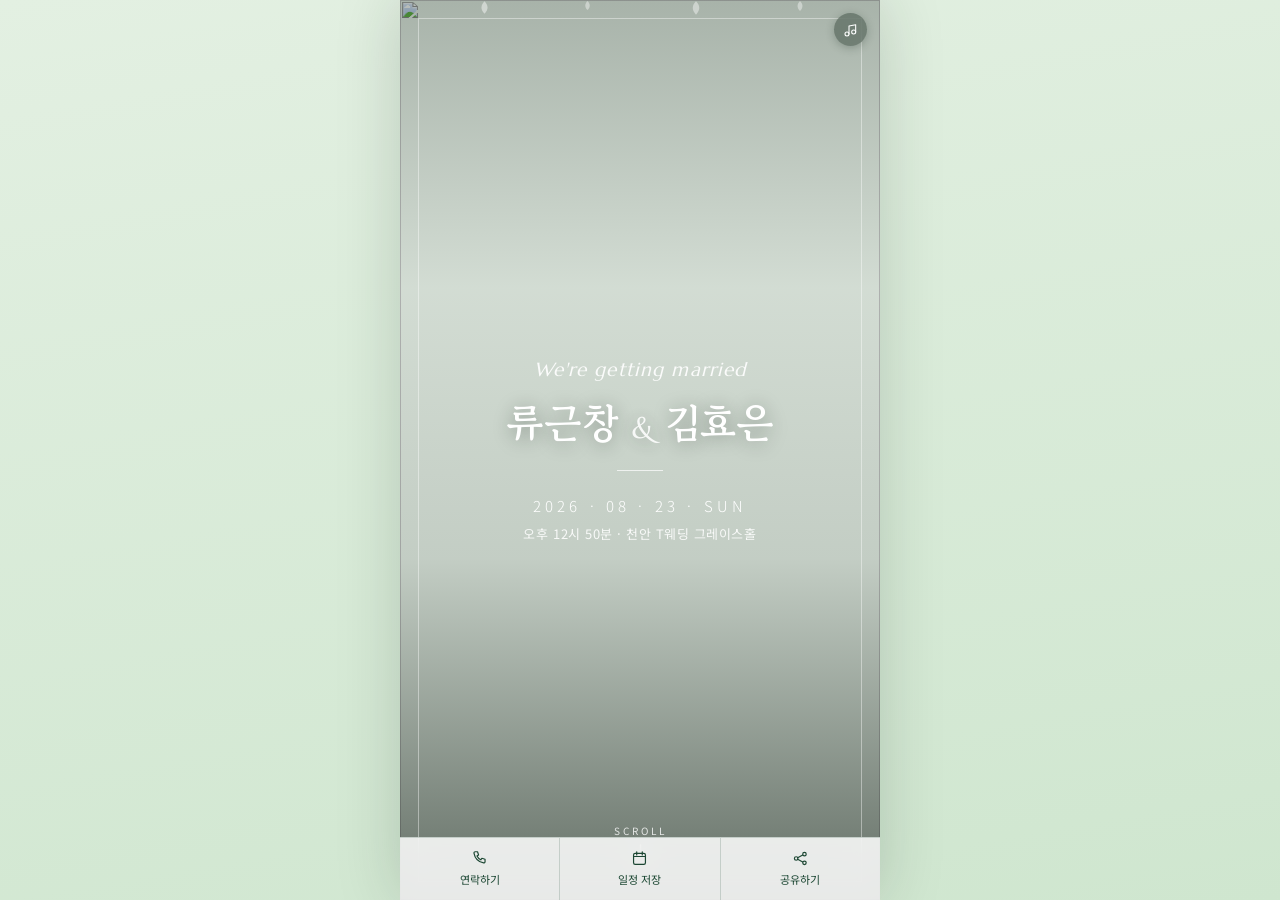
==== index.html @ 2bc33053 "청첩장_배포 디자인 구현: 류근창·김효은 모바일 청첩장 Claude Design .dc.html을 순수 HTML/CSS/JS 정적 사이트로 재구현. - 커버·인사말·소개·달력/D-" ====
<!DOCTYPE html>
<html lang="ko">
<head>
<meta charset="utf-8">
<meta name="viewport" content="width=device-width, initial-scale=1, maximum-scale=1, user-scalable=no">
<title>류근창 ♥ 김효은 결혼합니다</title>
<meta name="description" content="2026년 8월 23일 일요일 오후 12시 50분 · 천안 T웨딩 그레이스홀">
<meta property="og:type" content="website">
<meta property="og:title" content="류근창 · 김효은 결혼합니다">
<meta property="og:description" content="2026년 8월 23일, 저희 두 사람의 결혼식에 초대합니다.">
<meta property="og:image" content="https://lh3.googleusercontent.com/d/1HU-cmM_zGHq_GwoNxlMlmOtzhJCgrHWK=w1200">
<meta property="og:url" content="https://20260823.hyoeun.io">
<link rel="preconnect" href="https://fonts.googleapis.com">
<link rel="preconnect" href="https://fonts.gstatic.com" crossorigin>
<link href="https://fonts.googleapis.com/css2?family=Cormorant+Garamond:ital,wght@0,400;0,500;0,600;1,400&family=Marcellus&family=Jost:wght@300;400;500&family=Gowun+Batang:wght@400;700&family=Nanum+Pen+Script&family=Noto+Sans+KR:wght@300;400;500;700&display=swap" rel="stylesheet">
<style>
  * { box-sizing: border-box; }
  body { margin: 0; }
  ::-webkit-scrollbar { width: 0; height: 0; }
  #invscroll { scroll-snap-type: none; }
  [hidden] { display: none !important; }
  @keyframes cueBounce { 0%,100%{ transform: translateY(0); opacity:.5 } 50%{ transform: translateY(7px); opacity:1 } }
  @keyframes pulseRing { 0%{ transform: scale(.85); opacity:.55 } 70%{ transform: scale(1.5); opacity:0 } 100%{ opacity:0 } }
  @keyframes toastIn { from{ opacity:0; transform: translate(-50%, 12px) } to{ opacity:1; transform: translate(-50%,0) } }
  @keyframes lbIn { from{ opacity:0 } to{ opacity:1 } }
  @keyframes leafFall { 0%{ transform: translate(0,-34px) rotate(0); opacity:0 } 9%{ opacity:.78 } 90%{ opacity:.5 } 100%{ transform: translate(38px,880px) rotate(280deg); opacity:0 } }
  @keyframes kenburns { 0%{ transform: scale(1.05) } 100%{ transform: scale(1.15) } }
  @keyframes flrMove { 0%{ transform: translateX(-110%) } 100%{ transform: translateX(110%) } }
  @keyframes flrHold { 0%{ opacity:1 } 42%{ opacity:1 } 72%{ opacity:0 } 100%{ opacity:0 } }
  @keyframes flrFade { 0%{ opacity:0 } 16%{ opacity:1 } 84%{ opacity:1 } 100%{ opacity:0 } }
  @keyframes flrVeil { 0%{ opacity:0 } 48%{ opacity:.92 } 58%{ opacity:.92 } 100%{ opacity:0 } }
  @keyframes flrMono { 0%{ opacity:1 } 52%{ opacity:1 } 78%{ opacity:0 } 100%{ opacity:0 } }
  /* keep centered content clear of the fixed bottom bar (~48px) */
  #invscroll > section:not(:first-child):not(:last-child) { padding-bottom: 92px !important; }
  .seg { flex:1; padding:12px; border-radius:6px; cursor:pointer; font-size:13px; transition:all .2s ease; font-family:inherit; border:1px solid var(--c-line,rgba(54,68,61,.16)); background:transparent; color:var(--c-deep,#36443d); }
  .seg.on { border:1px solid var(--c-accent,#7a9277); background:var(--c-accent,#7a9277); color:#fff; }
  .mapfallback { display:none; }
  .mapfail .mapfallback { display:flex; }
  .mapfail img { display:none; }
</style>
</head>
<body>
<div id="page" style="min-height:100dvh; background:linear-gradient(170deg,#e3f0e2,#cfe6cf); display:flex; justify-content:center; align-items:stretch; font-family:'Noto Sans KR',sans-serif;">

  <div id="screen" style="position:relative; width:100%; max-width:480px; height:100dvh; overflow:hidden; background:var(--c-bg,#f4f1ea); box-shadow:0 0 60px rgba(20,40,28,.18); --c-bg:#eaf3ea; --c-paper:#ffffff; --c-cream:#e2f2e2; --c-deep:#1c4733; --c-accent:#2f9e5f; --c-soft:#c6eccf; --c-line:rgba(28,71,51,.18); --c-ink:#2c4a3a; --f-disp:'Marcellus',serif; --f-kr:'Gowun Batang',serif; --f-body:'Noto Sans KR',sans-serif; --align:center;">

    <audio id="bgm" loop preload="auto" src="https://drive.google.com/uc?export=download&id=1CvDtnBqQvxfju5xZDW-bJQG2Vm-kQZB6"></audio>
    <button id="musicBtn" aria-label="배경음악" style="position:absolute; top:13px; right:13px; z-index:45; width:33px; height:33px; border-radius:50%; border:none; background:rgba(20,40,28,.4); backdrop-filter:blur(6px); -webkit-backdrop-filter:blur(6px); display:flex; align-items:center; justify-content:center; cursor:pointer; color:#fff; box-shadow:0 2px 8px rgba(20,40,28,.25);"></button>

    <div id="invscroll" style="height:100%; overflow-y:auto; -webkit-overflow-scrolling:touch; font-family:var(--f-body,'Noto Sans KR',sans-serif); color:var(--c-ink,#4a554d);">

      <!-- ===== COVER ===== -->
      <section style="position:relative; min-height:100%; display:flex; flex-direction:column; justify-content:center; align-items:center; text-align:center; overflow:hidden;">
        <img src="https://lh3.googleusercontent.com/d/1HU-cmM_zGHq_GwoNxlMlmOtzhJCgrHWK=w1600" alt="" style="position:absolute; inset:0; width:100%; height:100%; object-fit:cover; animation:kenburns 22s ease-in-out infinite alternate; transform-origin:center;">
        <div style="position:absolute; inset:0; background:linear-gradient(180deg, rgba(40,55,45,.34) 0%, rgba(40,55,45,.12) 32%, rgba(40,55,45,.20) 62%, rgba(30,42,33,.66) 100%); pointer-events:none;"></div>
        <div style="position:absolute; inset:0; z-index:2; overflow:hidden; pointer-events:none;">
          <svg width="15" height="15" viewBox="0 0 24 24" fill="rgba(255,255,255,.45)" style="position:absolute; top:0; left:16%; animation:leafFall 10s linear infinite 1.5s;"><path d="M12 2C6 8 5 15 12 22 19 15 18 8 12 2Z"></path></svg>
          <svg width="11" height="11" viewBox="0 0 24 24" fill="rgba(255,255,255,.4)" style="position:absolute; top:0; left:38%; animation:leafFall 13s linear infinite 4s;"><path d="M12 2C6 8 5 15 12 22 19 15 18 8 12 2Z"></path></svg>
          <svg width="16" height="16" viewBox="0 0 24 24" fill="rgba(255,255,255,.42)" style="position:absolute; top:0; left:60%; animation:leafFall 11.5s linear infinite .5s;"><path d="M12 2C6 8 5 15 12 22 19 15 18 8 12 2Z"></path></svg>
          <svg width="12" height="12" viewBox="0 0 24 24" fill="rgba(255,255,255,.4)" style="position:absolute; top:0; left:82%; animation:leafFall 12s linear infinite 2.8s;"><path d="M12 2C6 8 5 15 12 22 19 15 18 8 12 2Z"></path></svg>
        </div>
        <div style="position:absolute; inset:18px; border:1px solid rgba(255,255,255,.4); pointer-events:none;"></div>
        <div style="position:relative; z-index:3; pointer-events:none; padding:0 30px;">
          <div style="font-family:var(--f-disp,'Cormorant Garamond',serif); font-style:italic; font-size:19px; letter-spacing:.06em; color:#fff; opacity:.92; margin-bottom:18px;">We're getting married</div>
          <div style="font-family:var(--f-kr,'Gowun Batang',serif); font-size:40px; line-height:1.18; color:#fff; font-weight:700; text-shadow:0 2px 18px rgba(20,30,22,.4);">류근창<span style="font-family:var(--f-disp,'Cormorant Garamond',serif); font-size:30px; vertical-align:middle; margin:0 12px; opacity:.85; font-weight:400;">&amp;</span>김효은</div>
          <div style="width:46px; height:1px; background:rgba(255,255,255,.7); margin:24px auto;"></div>
          <div style="color:#fff; font-size:15px; letter-spacing:.28em; font-weight:300;">2026 · 08 · 23 · SUN</div>
          <div style="color:rgba(255,255,255,.88); font-size:13px; margin-top:8px; letter-spacing:.04em;">오후 12시 50분 · 천안 T웨딩 그레이스홀</div>
        </div>
        <div style="position:absolute; bottom:34px; left:50%; transform:translateX(-50%); z-index:3; display:flex; flex-direction:column; align-items:center; gap:6px; pointer-events:none;">
          <span style="font-size:10px; letter-spacing:.3em; color:rgba(255,255,255,.8);">SCROLL</span>
          <svg width="16" height="22" viewBox="0 0 16 22" style="animation:cueBounce 1.8s ease-in-out infinite;"><path d="M8 1v18M2 13l6 6 6-6" stroke="#fff" stroke-width="1.4" fill="none" stroke-linecap="round" stroke-linejoin="round"></path></svg>
        </div>
      </section>

      <!-- ===== 인사말 ===== -->
      <section style="min-height:100%; display:flex; flex-direction:column; justify-content:center; background:#f6f3ec; padding:62px 32px; position:relative; overflow:hidden;">
        <div data-reveal style="text-align:var(--align,center); margin-bottom:30px;">
          <div style="font-family:var(--f-disp,'Cormorant Garamond',serif); font-size:13px; letter-spacing:.34em; text-transform:uppercase; color:var(--c-accent,#7a9277); margin-bottom:12px;">Invitation</div>
          <h2 style="font-family:var(--f-kr,'Gowun Batang',serif); font-weight:500; font-size:24px; color:var(--c-deep,#36443d); margin:0;">초대합니다</h2>
          <div style="display:flex; align-items:center; justify-content:center; gap:9px; margin-top:16px;"><span style="width:20px; height:1px; background:var(--c-accent,#2f9e5f); opacity:.5;"></span><svg width="17" height="17" viewBox="0 0 24 24" fill="none" stroke="var(--c-accent,#2f9e5f)" stroke-width="1.4" stroke-linecap="round" stroke-linejoin="round"><path d="M12 21C6.5 17 4.5 10.5 12 3c7.5 7.5 5.5 14 0 18Z"></path><path d="M12 6.5V19"></path><path d="M12 12l2.6-2.6M12 14.6l-2.4-2.4"></path></svg><span style="width:20px; height:1px; background:var(--c-accent,#2f9e5f); opacity:.5;"></span></div>
        </div>
        <p data-reveal style="font-family:var(--f-kr,'Gowun Batang',serif); text-align:center; font-size:17px; line-height:2.15; color:var(--c-ink,#4a554d); margin:0 0 40px; letter-spacing:.01em; text-wrap:pretty;">
          여름의 푸른 빛이<br>가장 짙어질 무렵,<br><br>오랜 시간 서로의 계절을<br>함께 걸어온 두 사람이<br>이제 같은 곳을 바라보며<br>새로운 길을 시작합니다.<br><br>귀한 걸음으로 축복해 주시면<br>더없는 기쁨으로 간직하겠습니다.
        </p>
        <div data-reveal style="display:flex; flex-direction:column; align-items:center; gap:14px;">
          <div style="display:flex; align-items:center; gap:10px; font-family:var(--f-kr,'Gowun Batang',serif); font-size:15px; color:var(--c-deep,#36443d);">
            <span style="color:var(--c-accent,#7a9277); font-size:13px;">류청림 · 송소영</span>의 <strong style="font-weight:500;">아들</strong> 근창
          </div>
          <div style="display:flex; align-items:center; gap:10px; font-family:var(--f-kr,'Gowun Batang',serif); font-size:15px; color:var(--c-deep,#36443d);">
            <span style="color:var(--c-accent,#7a9277); font-size:13px;">김승수 · 변수아</span>의 <strong style="font-weight:500;">딸</strong> 효은
          </div>
          <div style="display:flex; gap:10px; margin-top:10px;">
            <a href="tel:01075284143" style="display:flex; align-items:center; gap:6px; padding:9px 16px; border:1px solid var(--c-line,rgba(54,68,61,.16)); border-radius:999px; font-size:12px; color:var(--c-deep,#36443d); text-decoration:none;"><svg width="13" height="13" viewBox="0 0 24 24" fill="none" stroke="currentColor" stroke-width="1.6" stroke-linecap="round" stroke-linejoin="round" style="flex-shrink:0;"><path d="M6.5 3.5h3l1.3 4-2 1.4a11 11 0 0 0 4.8 4.8l1.4-2 4 1.3v3a1.6 1.6 0 0 1-1.7 1.6A15.4 15.4 0 0 1 5 5.2 1.6 1.6 0 0 1 6.5 3.5Z"></path></svg>신랑측에 연락</a>
            <a href="tel:01075287504" style="display:flex; align-items:center; gap:6px; padding:9px 16px; border:1px solid var(--c-line,rgba(54,68,61,.16)); border-radius:999px; font-size:12px; color:var(--c-deep,#36443d); text-decoration:none;"><svg width="13" height="13" viewBox="0 0 24 24" fill="none" stroke="currentColor" stroke-width="1.6" stroke-linecap="round" stroke-linejoin="round" style="flex-shrink:0;"><path d="M6.5 3.5h3l1.3 4-2 1.4a11 11 0 0 0 4.8 4.8l1.4-2 4 1.3v3a1.6 1.6 0 0 1-1.7 1.6A15.4 15.4 0 0 1 5 5.2 1.6 1.6 0 0 1 6.5 3.5Z"></path></svg>신부측에 연락</a>
          </div>
        </div>
      </section>

      <!-- ===== 신랑·신부 소개 ===== -->
      <section style="min-height:100%; display:flex; flex-direction:column; justify-content:center; background:#f6f3ec; padding:62px 28px;">
        <div data-reveal style="text-align:var(--align,center); margin-bottom:34px;">
          <div style="font-family:var(--f-disp,'Cormorant Garamond',serif); font-size:13px; letter-spacing:.34em; text-transform:uppercase; color:var(--c-accent,#7a9277); margin-bottom:12px;">The Couple</div>
          <h2 style="font-family:var(--f-kr,'Gowun Batang',serif); font-weight:500; font-size:24px; color:var(--c-deep,#36443d); margin:0;">신랑 &amp; 신부</h2>
          <div style="display:flex; align-items:center; justify-content:center; gap:9px; margin-top:16px;"><span style="width:20px; height:1px; background:var(--c-accent,#2f9e5f); opacity:.5;"></span><svg width="17" height="17" viewBox="0 0 24 24" fill="none" stroke="var(--c-accent,#2f9e5f)" stroke-width="1.4" stroke-linecap="round" stroke-linejoin="round"><path d="M12 21C6.5 17 4.5 10.5 12 3c7.5 7.5 5.5 14 0 18Z"></path><path d="M12 6.5V19"></path><path d="M12 12l2.6-2.6M12 14.6l-2.4-2.4"></path></svg><span style="width:20px; height:1px; background:var(--c-accent,#2f9e5f); opacity:.5;"></span></div>
        </div>
        <div data-reveal style="border-radius:9px; overflow:hidden; box-shadow:0 10px 30px -18px rgba(40,55,45,.5); margin-bottom:22px;">
          <img src="https://lh3.googleusercontent.com/d/1rzuOg5e8L5MOCc_r9_g5XE16R3dM5-Sp=w1200" alt="신랑 신부" style="display:block; width:100%; aspect-ratio:4/3; object-fit:cover;">
        </div>
        <div data-reveal style="background:var(--c-paper,#fff); border-radius:9px; padding:24px 8px; display:flex; align-items:stretch; box-shadow:0 8px 24px -16px rgba(40,55,45,.4);">
          <div style="flex:1; text-align:center; padding:0 5px;">
            <div style="font-family:var(--f-disp,'Cormorant Garamond',serif); font-size:13px; letter-spacing:.2em; color:var(--c-accent,#7a9277);">GROOM</div>
            <div style="font-family:var(--f-kr,'Gowun Batang',serif); font-size:20px; color:var(--c-deep,#36443d); margin:6px 0 10px;">류근창</div>
            <p style="font-size:12px; line-height:1.95; letter-spacing:-.01em; color:var(--c-ink,#4a554d); margin:0;">오랜 시간 변함없이<br>늘 한결같은 사람<br>효은이의 사랑하는 반쪽</p>
          </div>
          <div style="width:1px; background:var(--c-line,rgba(54,68,61,.18)); flex-shrink:0;"></div>
          <div style="flex:1; text-align:center; padding:0 5px;">
            <div style="font-family:var(--f-disp,'Cormorant Garamond',serif); font-size:13px; letter-spacing:.2em; color:var(--c-accent,#7a9277);">BRIDE</div>
            <div style="font-family:var(--f-kr,'Gowun Batang',serif); font-size:20px; color:var(--c-deep,#36443d); margin:6px 0 10px;">김효은</div>
            <p style="font-size:12px; line-height:1.95; letter-spacing:-.01em; color:var(--c-ink,#4a554d); margin:0;">끊임없이 도전하는<br>늘 열정적인 사람<br>근창이의 평생 동반자</p>
          </div>
        </div>
      </section>

      <!-- ===== 캘린더 / D-day ===== -->
      <section style="min-height:100%; display:flex; flex-direction:column; justify-content:center; background:#f6f3ec; padding:62px 30px;">
        <div data-reveal style="text-align:var(--align,center); margin-bottom:26px;">
          <div style="font-family:var(--f-disp,'Cormorant Garamond',serif); font-size:13px; letter-spacing:.34em; text-transform:uppercase; color:var(--c-accent,#7a9277); margin-bottom:12px;">The Date</div>
          <h2 style="font-family:var(--f-kr,'Gowun Batang',serif); font-weight:500; font-size:24px; color:var(--c-deep,#36443d); margin:0;">예식 날짜</h2><div style="display:flex; align-items:center; justify-content:center; gap:9px; margin-top:14px;"><span style="width:20px; height:1px; background:var(--c-accent,#2f9e5f); opacity:.5;"></span><svg width="17" height="17" viewBox="0 0 24 24" fill="none" stroke="var(--c-accent,#2f9e5f)" stroke-width="1.4" stroke-linecap="round" stroke-linejoin="round"><path d="M12 21C6.5 17 4.5 10.5 12 3c7.5 7.5 5.5 14 0 18Z"></path><path d="M12 6.5V19"></path><path d="M12 12l2.6-2.6M12 14.6l-2.4-2.4"></path></svg><span style="width:20px; height:1px; background:var(--c-accent,#2f9e5f); opacity:.5;"></span></div>
        </div>
        <div data-reveal style="background:var(--c-paper,#fff); border-radius:9px; padding:24px 20px; box-shadow:0 8px 24px -16px rgba(40,55,45,.4);">
          <div style="text-align:center; font-family:var(--f-disp,'Cormorant Garamond',serif); font-size:17px; letter-spacing:.2em; color:var(--c-deep,#36443d); margin-bottom:18px;">AUGUST 2026</div>
          <div style="display:grid; grid-template-columns:repeat(7,1fr); gap:2px; text-align:center; font-size:12px;">
            <div style="color:#c98b7a; padding:6px 0;">일</div><div style="color:var(--c-ink,#4a554d); padding:6px 0;">월</div><div style="color:var(--c-ink,#4a554d); padding:6px 0;">화</div><div style="color:var(--c-ink,#4a554d); padding:6px 0;">수</div><div style="color:var(--c-ink,#4a554d); padding:6px 0;">목</div><div style="color:var(--c-ink,#4a554d); padding:6px 0;">금</div><div style="color:var(--c-accent,#7a9277); padding:6px 0;">토</div>
            <div></div><div></div><div></div><div></div><div></div><div></div><div style="padding:8px 0; color:var(--c-deep,#36443d);">1</div>
            <div style="padding:8px 0; color:#c98b7a;">2</div><div style="padding:8px 0;">3</div><div style="padding:8px 0;">4</div><div style="padding:8px 0;">5</div><div style="padding:8px 0;">6</div><div style="padding:8px 0;">7</div><div style="padding:8px 0; color:var(--c-deep,#36443d);">8</div>
            <div style="padding:8px 0; color:#c98b7a;">9</div><div style="padding:8px 0;">10</div><div style="padding:8px 0;">11</div><div style="padding:8px 0;">12</div><div style="padding:8px 0;">13</div><div style="padding:8px 0;">14</div><div style="padding:8px 0; color:var(--c-deep,#36443d);">15</div>
            <div style="padding:8px 0; color:#c98b7a;">16</div><div style="padding:8px 0;">17</div><div style="padding:8px 0;">18</div><div style="padding:8px 0;">19</div><div style="padding:8px 0;">20</div><div style="padding:8px 0;">21</div><div style="padding:8px 0; color:var(--c-deep,#36443d);">22</div>
            <div style="padding:2px 0;"><div style="position:relative; width:38px; height:38px; margin:0 auto; display:flex; align-items:center; justify-content:center;"><svg viewBox="0 0 24 24" style="position:absolute; inset:0; width:100%; height:100%; filter:drop-shadow(0 2px 4px rgba(214,40,40,.45));"><path d="M12 21C6.5 17 3 13 3 8.8 3 6 5 4 7.5 4c1.7 0 3.2 1 4.5 2.6C13.3 5 14.8 4 16.5 4 19 4 21 6 21 8.8c0 4.2-3.5 8.2-9 12.2Z" fill="#e23b4e"></path></svg><span style="position:absolute; inset:-4px;"><svg viewBox="0 0 24 24" style="width:100%; height:100%; animation:pulseRing 2.4s ease-out infinite; transform-origin:center;"><path d="M12 21C6.5 17 3 13 3 8.8 3 6 5 4 7.5 4c1.7 0 3.2 1 4.5 2.6C13.3 5 14.8 4 16.5 4 19 4 21 6 21 8.8c0 4.2-3.5 8.2-9 12.2Z" fill="none" stroke="#e23b4e" stroke-width="1.1"></path></svg></span><span style="position:relative; z-index:1; color:#fff; font-size:11px; font-weight:600; margin-top:1px;">23</span></div></div><div style="padding:8px 0;">24</div><div style="padding:8px 0;">25</div><div style="padding:8px 0;">26</div><div style="padding:8px 0;">27</div><div style="padding:8px 0;">28</div><div style="padding:8px 0; color:var(--c-deep,#36443d);">29</div>
            <div style="padding:8px 0; color:#c98b7a;">30</div><div style="padding:8px 0;">31</div>
          </div>
          <div style="text-align:center; margin-top:18px; padding-top:16px; border-top:1px solid var(--c-line,rgba(54,68,61,.16)); font-size:13px; color:var(--c-ink,#4a554d);">2026년 8월 23일 일요일 · 오후 12시 50분</div>
        </div>
        <div data-reveal style="margin-top:20px; background:linear-gradient(160deg,#1f5138,#143a29); border-radius:10px; padding:20px 20px 18px; text-align:center; color:#fff; position:relative; overflow:hidden; box-shadow:0 14px 30px -16px rgba(20,40,28,.7);">
          <svg viewBox="0 0 24 24" width="120" height="120" fill="rgba(255,255,255,.05)" style="position:absolute; right:-22px; bottom:-26px; pointer-events:none;"><path d="M12 2C6 8 5 15 12 22 19 15 18 8 12 2Z"></path></svg>
          <div style="display:inline-flex; align-items:center; gap:7px; font-size:12.5px; letter-spacing:.04em; opacity:.92;"><span style="display:inline-flex; color:#ff8fa0;"><svg width="12" height="12" viewBox="0 0 24 24" fill="#ff8fa0"><path d="M12 20C6.5 16 3.5 12.5 3.5 8.8 3.5 6.2 5.5 4.5 8 4.5c1.7 0 3.1 1 4 2.3.9-1.3 2.3-2.3 4-2.3 2.5 0 4.5 1.7 4.5 4.3 0 3.7-3 7.2-8.5 11.2Z"></path></svg></span>류근창 · 김효은의 결혼식까지</div>
          <div style="display:flex; justify-content:center; gap:7px; margin-top:14px;">
            <div style="flex:1; max-width:68px; background:rgba(255,255,255,.1); border:1px solid rgba(255,255,255,.16); border-radius:6.5px; padding:13px 0;"><div id="cdD" style="font-family:'Gowun Batang',serif; font-size:26px; font-weight:700; line-height:1;">00</div><div style="font-size:10.5px; letter-spacing:.14em; opacity:.7; margin-top:7px;">DAYS</div></div>
            <div style="flex:1; max-width:68px; background:rgba(255,255,255,.1); border:1px solid rgba(255,255,255,.16); border-radius:6.5px; padding:13px 0;"><div id="cdH" style="font-family:'Gowun Batang',serif; font-size:26px; font-weight:700; line-height:1;">00</div><div style="font-size:10.5px; letter-spacing:.14em; opacity:.7; margin-top:7px;">HOURS</div></div>
            <div style="flex:1; max-width:68px; background:rgba(255,255,255,.1); border:1px solid rgba(255,255,255,.16); border-radius:6.5px; padding:13px 0;"><div id="cdM" style="font-family:'Gowun Batang',serif; font-size:26px; font-weight:700; line-height:1;">00</div><div style="font-size:10.5px; letter-spacing:.14em; opacity:.7; margin-top:7px;">MIN</div></div>
            <div style="flex:1; max-width:68px; background:rgba(255,255,255,.1); border:1px solid rgba(255,255,255,.16); border-radius:6.5px; padding:13px 0;"><div id="cdS" style="font-family:'Gowun Batang',serif; font-size:26px; font-weight:700; line-height:1; color:#ffd9a0;">00</div><div style="font-size:10.5px; letter-spacing:.14em; opacity:.7; margin-top:7px;">SEC</div></div>
          </div>
        </div>
      </section>

      <!-- ===== 갤러리 ===== -->
      <section style="min-height:100%; display:flex; flex-direction:column; justify-content:center; background:#f6f3ec; padding:62px 24px;">
        <div data-reveal style="text-align:var(--align,center); margin-bottom:14px;">
          <div style="font-family:var(--f-disp,'Cormorant Garamond',serif); font-size:13px; letter-spacing:.34em; text-transform:uppercase; color:var(--c-accent,#7a9277); margin-bottom:12px;">Gallery</div>
          <h2 style="font-family:var(--f-kr,'Gowun Batang',serif); font-weight:500; font-size:24px; color:var(--c-deep,#36443d); margin:0;">우리의 순간들</h2><div style="display:flex; align-items:center; justify-content:center; gap:9px; margin-top:14px;"><span style="width:20px; height:1px; background:var(--c-accent,#2f9e5f); opacity:.5;"></span><svg width="17" height="17" viewBox="0 0 24 24" fill="none" stroke="var(--c-accent,#2f9e5f)" stroke-width="1.4" stroke-linecap="round" stroke-linejoin="round"><path d="M12 21C6.5 17 4.5 10.5 12 3c7.5 7.5 5.5 14 0 18Z"></path><path d="M12 6.5V19"></path><path d="M12 12l2.6-2.6M12 14.6l-2.4-2.4"></path></svg><span style="width:20px; height:1px; background:var(--c-accent,#2f9e5f); opacity:.5;"></span></div>
        </div>
        <p data-reveal style="text-align:center; font-size:11.5px; color:var(--c-ink,#4a554d); opacity:.75; margin:0 0 22px;">사진을 누르면 크게 볼 수 있어요</p>
        <div id="gallery" style="display:grid; grid-auto-flow:column; grid-template-rows:repeat(2, auto); grid-auto-columns:132px; gap:8px; overflow-x:auto; padding:2px 24px 12px; margin:0 -24px; -webkit-overflow-scrolling:touch; scroll-snap-type:x proximity;"></div>
      </section>

      <!-- ===== 오시는 길 ===== -->
      <section style="min-height:100%; display:flex; flex-direction:column; justify-content:center; background:#f6f3ec; padding:62px 28px;">
        <div data-reveal style="text-align:var(--align,center); margin-bottom:26px;">
          <div style="font-family:var(--f-disp,'Cormorant Garamond',serif); font-size:13px; letter-spacing:.34em; text-transform:uppercase; color:var(--c-accent,#7a9277); margin-bottom:12px;">Location</div>
          <h2 style="font-family:var(--f-kr,'Gowun Batang',serif); font-weight:500; font-size:24px; color:var(--c-deep,#36443d); margin:0;">오시는 길</h2><div style="display:flex; align-items:center; justify-content:center; gap:9px; margin-top:14px;"><span style="width:20px; height:1px; background:var(--c-accent,#2f9e5f); opacity:.5;"></span><svg width="17" height="17" viewBox="0 0 24 24" fill="none" stroke="var(--c-accent,#2f9e5f)" stroke-width="1.4" stroke-linecap="round" stroke-linejoin="round"><path d="M12 21C6.5 17 4.5 10.5 12 3c7.5 7.5 5.5 14 0 18Z"></path><path d="M12 6.5V19"></path><path d="M12 12l2.6-2.6M12 14.6l-2.4-2.4"></path></svg><span style="width:20px; height:1px; background:var(--c-accent,#2f9e5f); opacity:.5;"></span></div>
        </div>
        <div data-reveal style="text-align:center; margin-bottom:18px;">
          <div style="font-family:var(--f-kr,'Gowun Batang',serif); font-size:18px; color:var(--c-deep,#36443d);">천안 T웨딩 그레이스홀</div>
          <div style="font-size:13px; color:var(--c-ink,#4a554d); margin-top:6px;">충남 천안시 동남구 목천읍 응원3길 27 · 그레이스홀</div>
        </div>
        <div data-reveal style="margin-bottom:18px;">
          <a href="https://naver.me/5WUywOkk" target="_blank" rel="noopener" class="mapwrap" style="display:block; border-radius:8px; overflow:hidden; box-shadow:0 8px 24px -16px rgba(40,55,45,.4);">
            <img src="https://lh3.googleusercontent.com/d/1PEMx1M0zTEIC0MtdOgb6MJo6tQ1mpjhr=w1000" alt="티웨딩 천안 그레이스홀 약도" style="display:block; width:100%; height:auto;" onerror="this.closest('.mapwrap').classList.add('mapfail')">
            <div class="mapfallback" style="flex-direction:column; align-items:center; justify-content:center; gap:8px; height:200px; background:repeating-linear-gradient(45deg,#eef3ee 0 14px,#e6efe6 14px 28px); color:var(--c-ink,#4a554d);">
              <svg width="30" height="30" viewBox="0 0 24 24" fill="none" stroke="currentColor" stroke-width="1.4"><path d="M12 21s7-6.2 7-11a7 7 0 1 0-14 0c0 4.8 7 11 7 11Z"></path><circle cx="12" cy="10" r="2.4"></circle></svg>
              <span style="font-size:12px;">네이버 지도에서 약도 보기</span>
            </div>
          </a>
        </div>
        <div data-reveal style="display:grid; grid-template-columns:repeat(3,1fr); gap:8px; margin-bottom:24px;">
          <a href="https://naver.me/5WUywOkk" target="_blank" rel="noopener" style="text-align:center; padding:11px 0; border:1px solid var(--c-line,rgba(54,68,61,.16)); border-radius:6px; font-size:12px; color:var(--c-deep,#36443d); text-decoration:none;">네이버지도</a>
          <a href="https://map.kakao.com" target="_blank" rel="noopener" style="text-align:center; padding:11px 0; border:1px solid var(--c-line,rgba(54,68,61,.16)); border-radius:6px; font-size:12px; color:var(--c-deep,#36443d); text-decoration:none;">카카오맵</a>
          <a href="https://www.tmap.co.kr" target="_blank" rel="noopener" style="text-align:center; padding:11px 0; border:1px solid var(--c-line,rgba(54,68,61,.16)); border-radius:6px; font-size:12px; color:var(--c-deep,#36443d); text-decoration:none;">티맵</a>
        </div>
        <div data-reveal style="display:flex; flex-direction:column; gap:14px;">
          <div style="display:flex; gap:12px;"><span style="flex-shrink:0; line-height:1; color:var(--c-deep,#36443d);"><svg width="19" height="19" viewBox="0 0 24 24" fill="none" stroke="currentColor" stroke-width="1.5" stroke-linecap="round" stroke-linejoin="round"><path d="M5 11V6.5A2.5 2.5 0 0 1 7.5 4h9A2.5 2.5 0 0 1 19 6.5V16H5z"></path><path d="M5 12h14"></path><path d="M8 19v1.5M16 19v1.5"></path><path d="M8 16h.01M16 16h.01"></path></svg></span><div><div style="font-size:13px; color:var(--c-deep,#36443d); font-weight:500; margin-bottom:7px;">셔틀버스 탑승 정보 (20~30분 간격)</div><div style="font-size:12px; line-height:1.6; color:var(--c-ink,#4a554d);"><b>천안 터미널</b> : 신세계백화점 옆 올리브영 앞 탑승<br>"올리브영 천안타운" 검색 (스타벅스, 애슐리 사이 위치)</div><div style="font-size:12px; line-height:1.6; color:var(--c-ink,#4a554d); margin-top:5px;"><b>천안역</b> : 동부광장 건너편 GS25편의점 앞 탑승<br>"GS25 천안역점"으로 검색</div></div></div>
          <div style="display:flex; gap:12px;"><span style="flex-shrink:0; line-height:1; color:var(--c-deep,#36443d);"><svg width="19" height="19" viewBox="0 0 24 24" fill="none" stroke="currentColor" stroke-width="1.5" stroke-linecap="round" stroke-linejoin="round"><rect x="4.5" y="4.5" width="15" height="15" rx="3"></rect><path d="M9.5 16V8h3a2.5 2.5 0 0 1 0 5h-3"></path></svg></span><div><div style="font-size:13px; color:var(--c-deep,#36443d); font-weight:500; margin-bottom:3px;">주차 안내</div><div style="font-size:12px; line-height:1.6; color:var(--c-ink,#4a554d);">건물 야외 주차장 · 2시간 무료 (예식 하객)</div></div></div>
        </div>
      </section>

      <!-- ===== 마음 전하실 곳 ===== -->
      <section style="min-height:100%; display:flex; flex-direction:column; justify-content:center; background:#f6f3ec; padding:62px 28px;">
        <div data-reveal style="text-align:var(--align,center); margin-bottom:14px;">
          <div style="font-family:var(--f-disp,'Cormorant Garamond',serif); font-size:13px; letter-spacing:.34em; text-transform:uppercase; color:var(--c-accent,#7a9277); margin-bottom:12px;">With Heart</div>
          <h2 style="font-family:var(--f-kr,'Gowun Batang',serif); font-weight:500; font-size:24px; color:var(--c-deep,#36443d); margin:0;">마음 전하실 곳</h2><div style="display:flex; align-items:center; justify-content:center; gap:9px; margin-top:14px;"><span style="width:20px; height:1px; background:var(--c-accent,#2f9e5f); opacity:.5;"></span><svg width="17" height="17" viewBox="0 0 24 24" fill="none" stroke="var(--c-accent,#2f9e5f)" stroke-width="1.4" stroke-linecap="round" stroke-linejoin="round"><path d="M12 21C6.5 17 4.5 10.5 12 3c7.5 7.5 5.5 14 0 18Z"></path><path d="M12 6.5V19"></path><path d="M12 12l2.6-2.6M12 14.6l-2.4-2.4"></path></svg><span style="width:20px; height:1px; background:var(--c-accent,#2f9e5f); opacity:.5;"></span></div>
        </div>
        <p data-reveal style="text-align:center; font-size:12.5px; line-height:1.7; color:var(--c-ink,#4a554d); margin:0 0 24px;">참석이 어려우신 분들을 위해<br>계좌번호를 안내드립니다.</p>
        <div data-reveal style="display:flex; flex-direction:column; gap:12px;">
          <div style="background:var(--c-paper,#fff); border-radius:7px; overflow:hidden; box-shadow:0 6px 18px -14px rgba(40,55,45,.4);">
            <button data-acc-toggle="groom" style="width:100%; display:flex; justify-content:space-between; align-items:center; padding:16px 20px; background:transparent; border:none; cursor:pointer; font-size:14px; color:var(--c-deep,#36443d); font-family:var(--f-kr,'Gowun Batang',serif);"><span>신랑측 마음 전하실 곳</span><span class="acc-label" style="color:var(--c-accent,#7a9277); font-size:12px;">열기 +</span></button>
            <div class="acc-body" data-acc="groom" hidden style="padding:0 20px 12px;"></div>
          </div>
          <div style="background:var(--c-paper,#fff); border-radius:7px; overflow:hidden; box-shadow:0 6px 18px -14px rgba(40,55,45,.4);">
            <button data-acc-toggle="bride" style="width:100%; display:flex; justify-content:space-between; align-items:center; padding:16px 20px; background:transparent; border:none; cursor:pointer; font-size:14px; color:var(--c-deep,#36443d); font-family:var(--f-kr,'Gowun Batang',serif);"><span>신부측 마음 전하실 곳</span><span class="acc-label" style="color:var(--c-accent,#7a9277); font-size:12px;">열기 +</span></button>
            <div class="acc-body" data-acc="bride" hidden style="padding:0 20px 12px;"></div>
          </div>
        </div>
      </section>

      <!-- ===== RSVP ===== -->
      <section style="min-height:100%; display:flex; flex-direction:column; justify-content:center; background:#f6f3ec; padding:62px 30px;">
        <div data-reveal style="text-align:var(--align,center); margin-bottom:14px;">
          <div style="font-family:var(--f-disp,'Cormorant Garamond',serif); font-size:13px; letter-spacing:.34em; text-transform:uppercase; color:var(--c-accent,#7a9277); margin-bottom:12px;">R.S.V.P</div>
          <h2 style="font-family:var(--f-kr,'Gowun Batang',serif); font-weight:500; font-size:24px; color:var(--c-deep,#36443d); margin:0;">참석 의사 전달</h2><div style="display:flex; align-items:center; justify-content:center; gap:9px; margin-top:14px;"><span style="width:20px; height:1px; background:var(--c-accent,#2f9e5f); opacity:.5;"></span><svg width="17" height="17" viewBox="0 0 24 24" fill="none" stroke="var(--c-accent,#2f9e5f)" stroke-width="1.4" stroke-linecap="round" stroke-linejoin="round"><path d="M12 21C6.5 17 4.5 10.5 12 3c7.5 7.5 5.5 14 0 18Z"></path><path d="M12 6.5V19"></path><path d="M12 12l2.6-2.6M12 14.6l-2.4-2.4"></path></svg><span style="width:20px; height:1px; background:var(--c-accent,#2f9e5f); opacity:.5;"></span></div>
        </div>
        <p data-reveal style="text-align:center; font-size:12.5px; line-height:1.7; color:var(--c-ink,#4a554d); margin:0 0 26px;">정성껏 준비하기 위해<br>참석 여부를 알려주시면 감사하겠습니다.</p>
        <div id="rsvpDone" hidden style="text-align:center; padding:34px 20px; background:var(--c-soft,#dde6dc); border-radius:9px;">
          <div style="display:flex; justify-content:center; margin-bottom:10px; color:var(--c-accent,#2f9e5f);"><svg width="34" height="34" viewBox="0 0 24 24" fill="none" stroke="currentColor" stroke-width="1.4" stroke-linecap="round" stroke-linejoin="round"><path d="M5 19C5 11 11 5 19 5c0 8-6 14-14 14Z"></path><path d="M5 19c4-1 8-4 11-8"></path></svg></div>
          <div style="font-family:var(--f-kr,'Gowun Batang',serif); font-size:17px; color:var(--c-deep,#36443d);">소중한 마음 감사합니다</div>
          <div style="font-size:12.5px; color:var(--c-ink,#4a554d); margin-top:6px;">참석 의사가 전달되었어요.</div>
        </div>
        <div id="rsvpForm" data-reveal style="display:flex; flex-direction:column; gap:16px;">
          <div>
            <div style="font-size:12px; color:var(--c-deep,#36443d); margin-bottom:8px;">어느 측 하객이신가요?</div>
            <div style="display:flex; gap:8px;">
              <button class="seg on" data-rsvp="side" data-val="신랑측">신랑측</button>
              <button class="seg" data-rsvp="side" data-val="신부측">신부측</button>
            </div>
          </div>
          <div>
            <div style="font-size:12px; color:var(--c-deep,#36443d); margin-bottom:8px;">참석 여부</div>
            <div style="display:flex; gap:8px;">
              <button class="seg on" data-rsvp="attending" data-val="참석">참석합니다</button>
              <button class="seg" data-rsvp="attending" data-val="불참">참석이 어려워요</button>
            </div>
          </div>
          <div>
            <div style="font-size:12px; color:var(--c-deep,#36443d); margin-bottom:8px;">식사 여부</div>
            <div style="display:flex; gap:8px;">
              <button class="seg on" data-rsvp="meal" data-val="식사 함">식사 함</button>
              <button class="seg" data-rsvp="meal" data-val="식사 안함">식사 안함</button>
            </div>
          </div>
          <div>
            <div style="font-size:12px; color:var(--c-deep,#36443d); margin-bottom:8px;">성함</div>
            <input id="rsvpName" placeholder="이름을 입력해 주세요" style="width:100%; padding:13px 14px; border:1px solid var(--c-line,rgba(54,68,61,.16)); border-radius:6px; font-size:14px; color:var(--c-deep,#36443d); outline:none; background:var(--c-bg,#f4f1ea);">
          </div>
          <div>
            <div style="font-size:12px; color:var(--c-deep,#36443d); margin-bottom:8px;">동행 인원 (본인 포함)</div>
            <div style="display:flex; align-items:center; gap:18px;">
              <button id="countDec" style="width:38px; height:38px; border-radius:50%; border:1px solid var(--c-line,rgba(54,68,61,.16)); background:transparent; font-size:18px; color:var(--c-deep,#36443d); cursor:pointer;">−</button>
              <span id="countVal" style="font-family:var(--f-disp,'Cormorant Garamond',serif); font-size:22px; color:var(--c-deep,#36443d); min-width:24px; text-align:center;">1</span>
              <button id="countInc" style="width:38px; height:38px; border-radius:50%; border:1px solid var(--c-line,rgba(54,68,61,.16)); background:transparent; font-size:18px; color:var(--c-deep,#36443d); cursor:pointer;">+</button>
              <span style="font-size:13px; color:var(--c-ink,#4a554d);">명</span>
            </div>
          </div>
          <button id="rsvpSubmit" style="margin-top:6px; width:100%; padding:15px; border:none; border-radius:6px; background:var(--c-accent,#7a9277); color:#fff; font-size:14px; font-weight:500; cursor:pointer; letter-spacing:.04em;">참석 의사 전달하기</button>
        </div>
      </section>

      <!-- ===== 방명록 ===== -->
      <section style="min-height:100%; display:flex; flex-direction:column; justify-content:center; background:#f6f3ec; padding:70px 26px;">
        <div data-reveal style="text-align:var(--align,center); margin-bottom:24px;">
          <div style="font-family:var(--f-disp,'Cormorant Garamond',serif); font-size:13px; letter-spacing:.34em; text-transform:uppercase; color:var(--c-accent,#7a9277); margin-bottom:12px;">Guestbook</div>
          <h2 style="font-family:var(--f-kr,'Gowun Batang',serif); font-weight:500; font-size:24px; color:var(--c-deep,#36443d); margin:0;">축하 한마디</h2><div style="display:flex; align-items:center; justify-content:center; gap:9px; margin-top:14px;"><span style="width:20px; height:1px; background:var(--c-accent,#2f9e5f); opacity:.5;"></span><svg width="17" height="17" viewBox="0 0 24 24" fill="none" stroke="var(--c-accent,#2f9e5f)" stroke-width="1.4" stroke-linecap="round" stroke-linejoin="round"><path d="M12 21C6.5 17 4.5 10.5 12 3c7.5 7.5 5.5 14 0 18Z"></path><path d="M12 6.5V19"></path><path d="M12 12l2.6-2.6M12 14.6l-2.4-2.4"></path></svg><span style="width:20px; height:1px; background:var(--c-accent,#2f9e5f); opacity:.5;"></span></div>
        </div>
        <div data-reveal style="text-align:center; font-size:11.5px; color:var(--c-ink,#4a554d); opacity:.75; margin:-10px 0 18px;">남겨주신 한마디가 <span id="gbCount" style="color:var(--c-accent,#2f9e5f); font-weight:600;">0</span>개 모였어요</div>
        <div data-reveal style="position:relative; margin-bottom:20px; box-shadow:0 14px 32px -18px rgba(28,71,51,.5); background:#fbf7ec; border-radius:8px; min-height:480px;">
          <img src="https://lh3.googleusercontent.com/d/1d8DTrn1e1Z0Q5IqJGQxYq7F-xcFn2dWh=w1000" alt="방명록" style="display:block; width:100%;" onerror="this.style.display='none'">
          <div id="gbBoard" style="position:absolute; inset:0;"></div>
        </div>
        <div id="gbPager" hidden style="display:flex; align-items:center; justify-content:center; gap:16px; margin-bottom:20px;">
          <button id="gbPrev" style="width:38px; height:38px; border-radius:50%; border:1px solid var(--c-line,rgba(28,71,51,.18)); background:var(--c-paper,#fff); color:var(--c-deep,#36443d); font-size:17px; cursor:pointer; display:flex; align-items:center; justify-content:center; box-shadow:0 4px 12px -8px rgba(28,71,51,.5);">‹</button>
          <span id="gbPageLabel" style="font-family:var(--f-disp,'Cormorant Garamond',serif); font-size:13px; letter-spacing:.1em; color:var(--c-deep,#36443d);">1 / 1</span>
          <button id="gbNext" style="width:38px; height:38px; border-radius:50%; border:1px solid var(--c-line,rgba(28,71,51,.18)); background:var(--c-paper,#fff); color:var(--c-deep,#36443d); font-size:17px; cursor:pointer; display:flex; align-items:center; justify-content:center; box-shadow:0 4px 12px -8px rgba(28,71,51,.5);">›</button>
        </div>
        <button id="gbFormBtn" style="width:100%; padding:14px; border:1px solid var(--c-deep,#36443d); border-radius:8px; background:transparent; color:var(--c-deep,#36443d); font-size:13px; font-family:inherit; cursor:pointer; letter-spacing:.03em; display:inline-flex; align-items:center; justify-content:center; gap:7px;"><svg width="16" height="16" viewBox="0 0 24 24" fill="none" stroke="currentColor" stroke-width="1.5" stroke-linecap="round" stroke-linejoin="round"><path d="M12 20h9"></path><path d="M16.5 3.5a2.1 2.1 0 0 1 3 3L7 19l-4 1 1-4Z"></path></svg>방명록 남기기</button>
      </section>

      <!-- ===== 마무리 / 공유 ===== -->
      <section style="min-height:100%; display:flex; flex-direction:column; justify-content:flex-start; background:#132a1e; padding:80px 0 40px; text-align:center; color:#fff; position:relative; overflow:hidden;">
        <img src="https://lh3.googleusercontent.com/d/140Dj7KTsQaoLHNhXYe7yNgWlylRfezfH=w1000" alt="" style="position:absolute; inset:0; object-fit:cover; z-index:0; width:100%; height:100%;">
        <div style="position:absolute; z-index:1; inset:0; background:linear-gradient(0deg, rgba(15,32,22,0) 55%, rgba(15,32,22,.34) 82%, rgba(15,32,22,.72) 100%);"></div>
        <div data-reveal style="position:relative; z-index:2; padding:0 34px;">
          <div style="font-family:var(--f-disp,'Cormorant Garamond',serif); font-style:italic; font-size:20px; opacity:.9; margin-bottom:18px;">Thank you</div><p style="font-family:var(--f-kr,'Gowun Batang',serif); font-size:15px; line-height:2; opacity:.95; margin:0 0 30px;">저희의 시작을 함께해 주셔서<br>진심으로 감사합니다.</p>
          <div style="font-size:12px; letter-spacing:.24em; opacity:.7;">2026 · 08 · 23</div>
        </div>
      </section>

    </div>

    <!-- BOTTOM BAR -->
    <div style="position:absolute; bottom:0; left:0; right:0; z-index:40; display:flex; background:rgba(255,255,255,.85); backdrop-filter:blur(12px); -webkit-backdrop-filter:blur(12px); border-top:1px solid var(--c-line,rgba(54,68,61,.16));">
      <button id="barContact" style="flex:1; display:flex; flex-direction:column; align-items:center; gap:3px; padding:11px 0 13px; border:none; background:transparent; cursor:pointer; color:var(--c-deep,#36443d); font-size:11px; font-family:inherit;"><svg width="19" height="19" viewBox="0 0 24 24" fill="none" stroke="currentColor" stroke-width="1.5" stroke-linecap="round" stroke-linejoin="round"><path d="M6.5 3.5h3l1.3 4-2 1.4a11 11 0 0 0 4.8 4.8l1.4-2 4 1.3v3a1.6 1.6 0 0 1-1.7 1.6A15.4 15.4 0 0 1 5 5.2 1.6 1.6 0 0 1 6.5 3.5Z"></path></svg>연락하기</button>
      <button id="barCal" style="flex:1; display:flex; flex-direction:column; align-items:center; gap:3px; padding:11px 0 13px; border:none; border-left:1px solid var(--c-line,rgba(54,68,61,.12)); border-right:1px solid var(--c-line,rgba(54,68,61,.12)); background:transparent; cursor:pointer; color:var(--c-deep,#36443d); font-size:11px; font-family:inherit;"><svg width="19" height="19" viewBox="0 0 24 24" fill="none" stroke="currentColor" stroke-width="1.5" stroke-linecap="round" stroke-linejoin="round"><rect x="4.5" y="5.5" width="15" height="14" rx="2"></rect><path d="M4.5 9.5h15"></path><path d="M8.5 3.5v4M15.5 3.5v4"></path></svg>일정 저장</button>
      <button id="barShare" style="flex:1; display:flex; flex-direction:column; align-items:center; gap:3px; padding:11px 0 13px; border:none; background:transparent; cursor:pointer; color:var(--c-deep,#36443d); font-size:11px; font-family:inherit;"><svg width="19" height="19" viewBox="0 0 24 24" fill="none" stroke="currentColor" stroke-width="1.5" stroke-linecap="round" stroke-linejoin="round"><circle cx="6.5" cy="12" r="2.2"></circle><circle cx="17" cy="6.5" r="2.2"></circle><circle cx="17" cy="17.5" r="2.2"></circle><path d="M8.4 11l6.4-3.4M8.4 13l6.4 3.4"></path></svg>공유하기</button>
    </div>

    <!-- INTRO LENS-FLARE SWEEP -->
    <div id="flare" style="position:absolute; inset:0; z-index:46; pointer-events:none; overflow:hidden;">
      <div style="position:absolute; inset:0; background:#ffffff; animation:flrHold 2.3s ease-in-out forwards;"></div>
      <div style="position:absolute; inset:0; background:radial-gradient(ellipse 120% 80% at 50% 44%, #ffffff 0%, rgba(255,250,238,.82) 45%, rgba(255,246,228,.4) 70%, rgba(255,246,228,0) 100%); animation:flrVeil 2.3s ease-in-out forwards;"></div>
      <div style="position:absolute; inset:0; animation:flrMove 2.3s cubic-bezier(.5,0,.5,1) forwards, flrFade 2.3s ease forwards;">
        <div style="position:absolute; top:44%; left:50%; transform:translate(-50%,-50%); width:230%; height:2px; background:linear-gradient(90deg, transparent, rgba(255,247,228,.85) 40%, #ffffff 50%, rgba(255,247,228,.85) 60%, transparent); box-shadow:0 0 9px 1px rgba(255,250,238,.85);"></div>
        <div style="position:absolute; top:44%; left:50%; transform:translate(-50%,-50%); width:170%; height:12px; background:linear-gradient(90deg, transparent, rgba(255,244,224,.4) 44%, rgba(255,251,240,.7) 50%, rgba(255,244,224,.4) 56%, transparent); filter:blur(5px);"></div>
        <div style="position:absolute; top:44%; left:50%; transform:translate(-50%,-50%); width:3px; height:62%; background:linear-gradient(180deg, transparent, rgba(255,251,240,.7) 50%, transparent);"></div>
        <div style="position:absolute; top:44%; left:50%; transform:translate(-50%,-50%); width:78px; height:78px; border-radius:50%; background:radial-gradient(circle, #ffffff 0%, rgba(255,250,236,.85) 32%, rgba(255,246,226,0) 72%); box-shadow:0 0 44px 16px rgba(255,249,232,.8);"></div>
        <div style="position:absolute; top:50%; left:63%; transform:translate(-50%,-50%); width:18px; height:18px; border-radius:50%; background:rgba(255,240,210,.32);"></div>
        <div style="position:absolute; top:38%; left:39%; transform:translate(-50%,-50%); width:11px; height:11px; border-radius:50%; background:rgba(214,236,255,.3);"></div>
        <div style="position:absolute; top:55%; left:29%; transform:translate(-50%,-50%); width:26px; height:26px; border-radius:50%; border:1px solid rgba(255,236,205,.35); background:rgba(255,236,205,.12);"></div>
        <div style="position:absolute; top:46%; left:72%; transform:translate(-50%,-50%); width:34px; height:34px; border-radius:50%; border:1px solid rgba(220,240,255,.3); background:transparent;"></div>
      </div>
      <div style="position:absolute; inset:0; display:flex; flex-direction:column; align-items:center; justify-content:center; gap:13px; animation:flrMono 2.3s ease forwards;">
        <div style="font-family:var(--f-disp,'Cormorant Garamond',serif); font-style:italic; font-size:15px; letter-spacing:.14em; color:#6f8a72;">The Wedding of</div>
        <div style="font-family:var(--f-disp,'Cormorant Garamond',serif); font-size:30px; letter-spacing:.1em; color:#1c4733;">R &amp; K</div>
        <div style="font-family:var(--f-disp,'Cormorant Garamond',serif); font-size:12px; letter-spacing:.24em; color:#3a5643;">2026 · 08 · 23</div>
      </div>
    </div>

    <!-- LIGHTBOX -->
    <div id="lightbox" hidden style="position:absolute; inset:0; z-index:60; background:rgba(20,28,22,.94); display:flex; flex-direction:column; align-items:center; justify-content:center; animation:lbIn .25s ease;">
      <div id="lbCounter" style="position:absolute; top:46px; left:0; right:0; text-align:center; color:rgba(255,255,255,.85); font-family:'Cormorant Garamond',serif; letter-spacing:.2em; font-size:14px;">1 / 20</div>
      <button id="lbClose" style="position:absolute; top:42px; right:18px; width:34px; height:34px; border-radius:50%; border:none; background:rgba(255,255,255,.16); color:#fff; font-size:18px; cursor:pointer;"><svg width="15" height="15" viewBox="0 0 24 24" fill="none" stroke="currentColor" stroke-width="1.8" stroke-linecap="round"><path d="M6 6l12 12M18 6L6 18"></path></svg></button>
      <img id="lbImg" src="" alt="" style="width:300px; height:400px; object-fit:cover; border-radius:7px;">
      <div style="position:absolute; bottom:48px; left:0; right:0; display:flex; justify-content:center; gap:40px;">
        <button id="lbPrev" style="width:46px; height:46px; border-radius:50%; border:1px solid rgba(255,255,255,.4); background:rgba(255,255,255,.1); color:#fff; font-size:18px; cursor:pointer;">‹</button>
        <button id="lbNext" style="width:46px; height:46px; border-radius:50%; border:1px solid rgba(255,255,255,.4); background:rgba(255,255,255,.1); color:#fff; font-size:18px; cursor:pointer;">›</button>
      </div>
    </div>

    <!-- GUESTBOOK FORM MODAL -->
    <div id="gbModal" hidden style="position:absolute; inset:0; z-index:60; background:rgba(20,28,22,.55); display:flex; align-items:center; justify-content:center; padding:26px; animation:lbIn .2s ease;">
      <div style="width:100%; max-width:320px; background:var(--c-paper,#fff); border-radius:12px; padding:22px; box-shadow:0 24px 60px -20px rgba(0,0,0,.5);">
        <div style="display:flex; align-items:center; justify-content:space-between; margin-bottom:14px;"><span style="font-family:var(--f-kr,'Gowun Batang',serif); font-size:15px; color:var(--c-deep,#36443d);">두 사람에게 한마디</span><button id="gbModalClose" style="width:28px; height:28px; border-radius:50%; border:none; background:var(--c-bg,#f4f1ea); color:var(--c-deep,#36443d); font-size:14px; cursor:pointer;">✕</button></div>
        <input id="gbName" placeholder="이름" style="width:100%; padding:11px 13px; border:1px solid var(--c-line,rgba(54,68,61,.16)); border-radius:5px; font-size:13px; color:var(--c-deep,#36443d); outline:none; background:var(--c-bg,#f4f1ea); margin-bottom:9px;">
        <textarea id="gbMsg" placeholder="축하 메시지를 남겨주세요" rows="3" style="width:100%; padding:11px 13px; border:1px solid var(--c-line,rgba(54,68,61,.16)); border-radius:5px; font-size:13px; color:var(--c-deep,#36443d); outline:none; resize:none; background:var(--c-bg,#f4f1ea); font-family:inherit; margin-bottom:10px;"></textarea>
        <button id="gbAdd" style="width:100%; padding:13px; border:none; border-radius:5px; background:var(--c-deep,#36443d); color:#fff; font-size:13px; cursor:pointer; letter-spacing:.03em; display:inline-flex; align-items:center; justify-content:center; gap:7px;"><svg width="16" height="16" viewBox="0 0 24 24" fill="none" stroke="currentColor" stroke-width="1.5" stroke-linecap="round" stroke-linejoin="round"><rect x="3.5" y="5.5" width="17" height="13" rx="2"></rect><path d="M4 6.5l8 6 8-6"></path></svg>축하 메시지 남기기</button>
      </div>
    </div>

    <!-- TOAST -->
    <div id="toast" hidden style="position:absolute; bottom:38px; left:50%; transform:translateX(-50%); z-index:70; background:rgba(30,42,33,.94); color:#fff; padding:12px 22px; border-radius:999px; font-size:12.5px; white-space:nowrap; animation:toastIn .3s ease; box-shadow:0 8px 24px rgba(0,0,0,.25);"></div>

  </div>
</div>
<script src="app.js"></script>
</body>
</html>
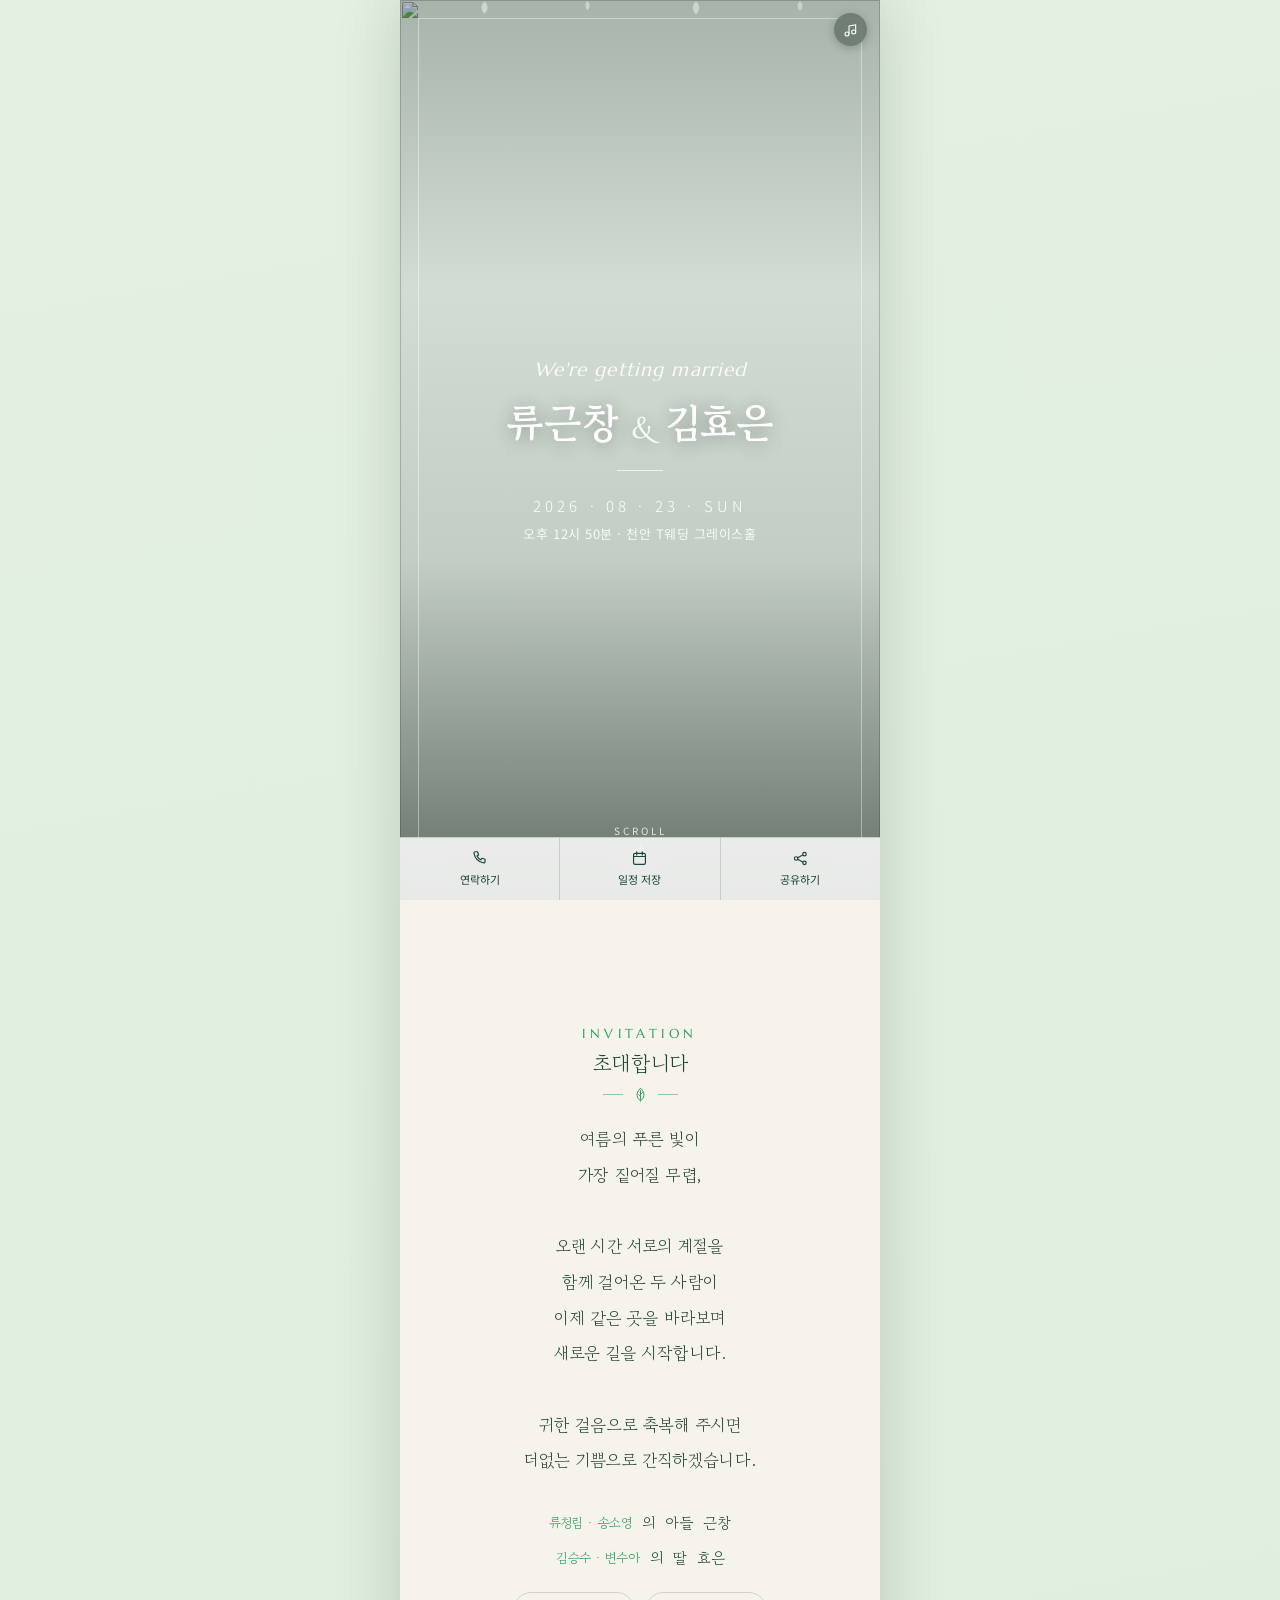
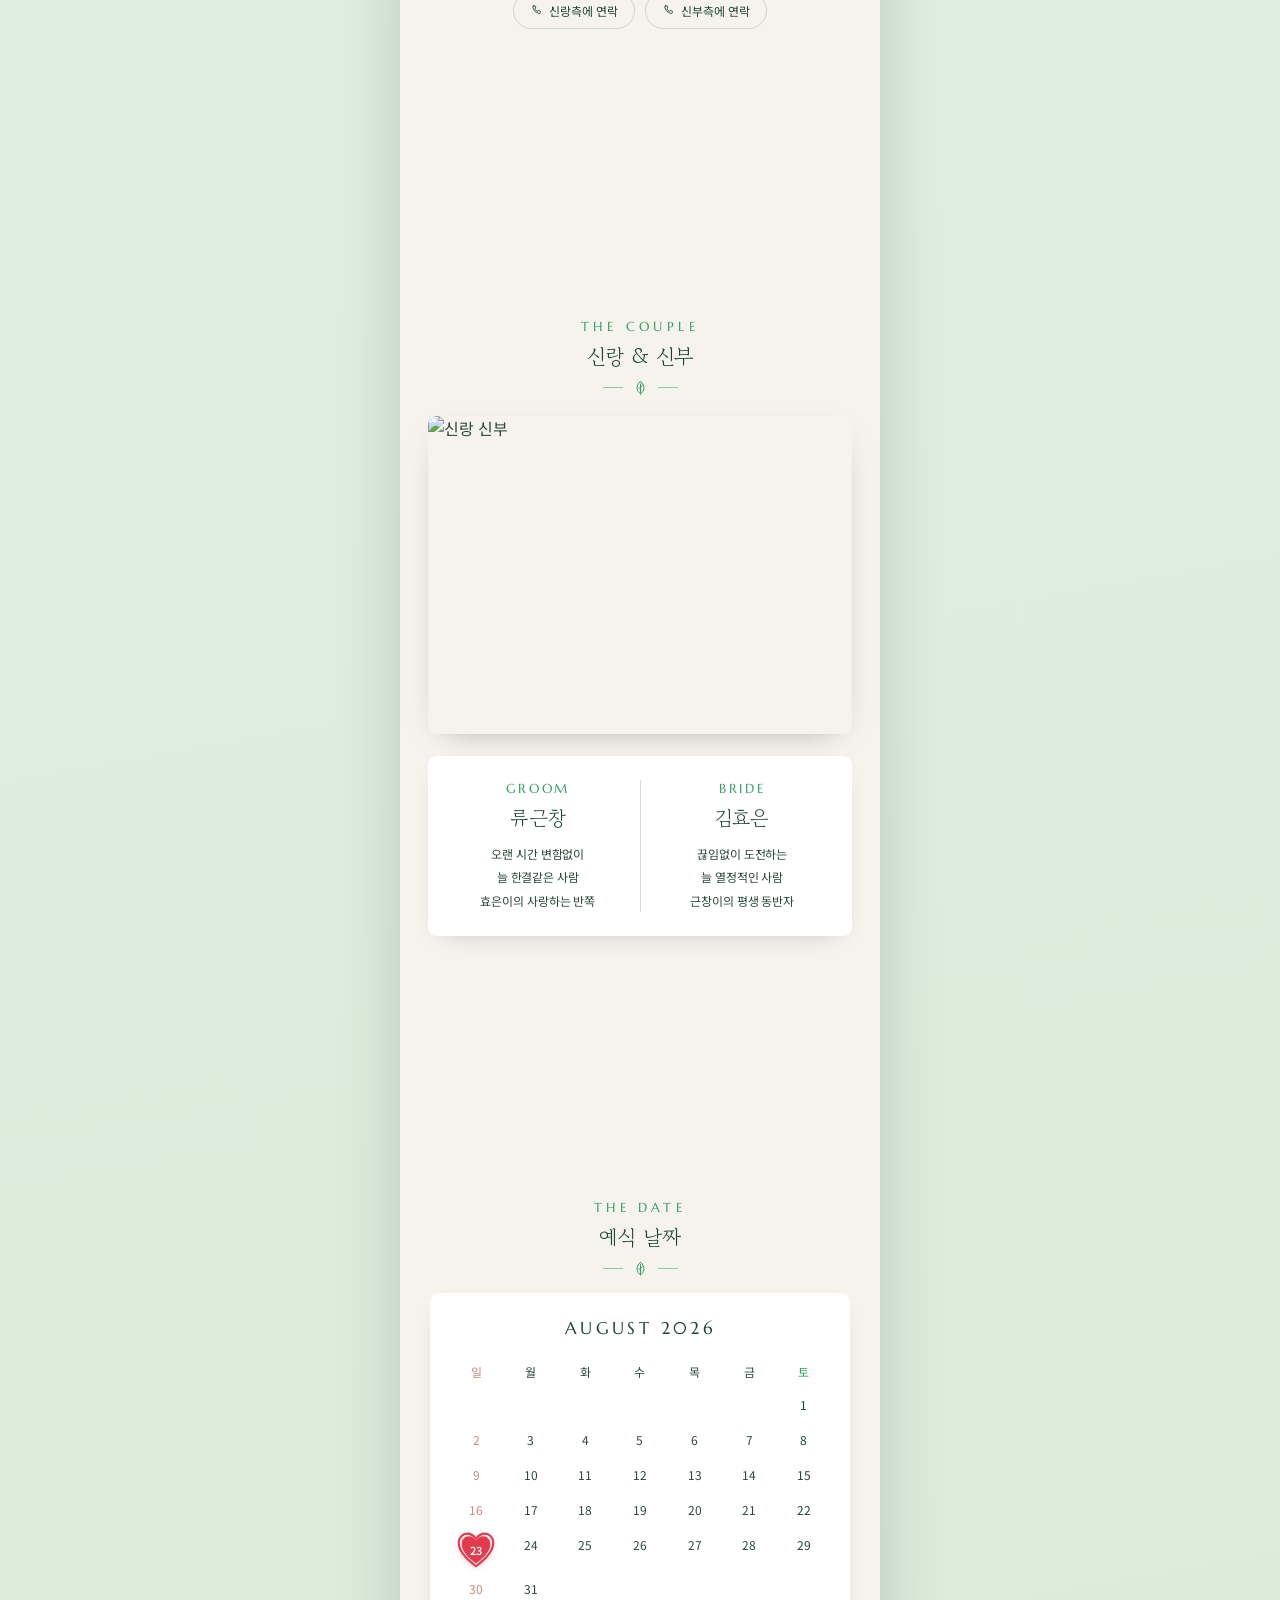
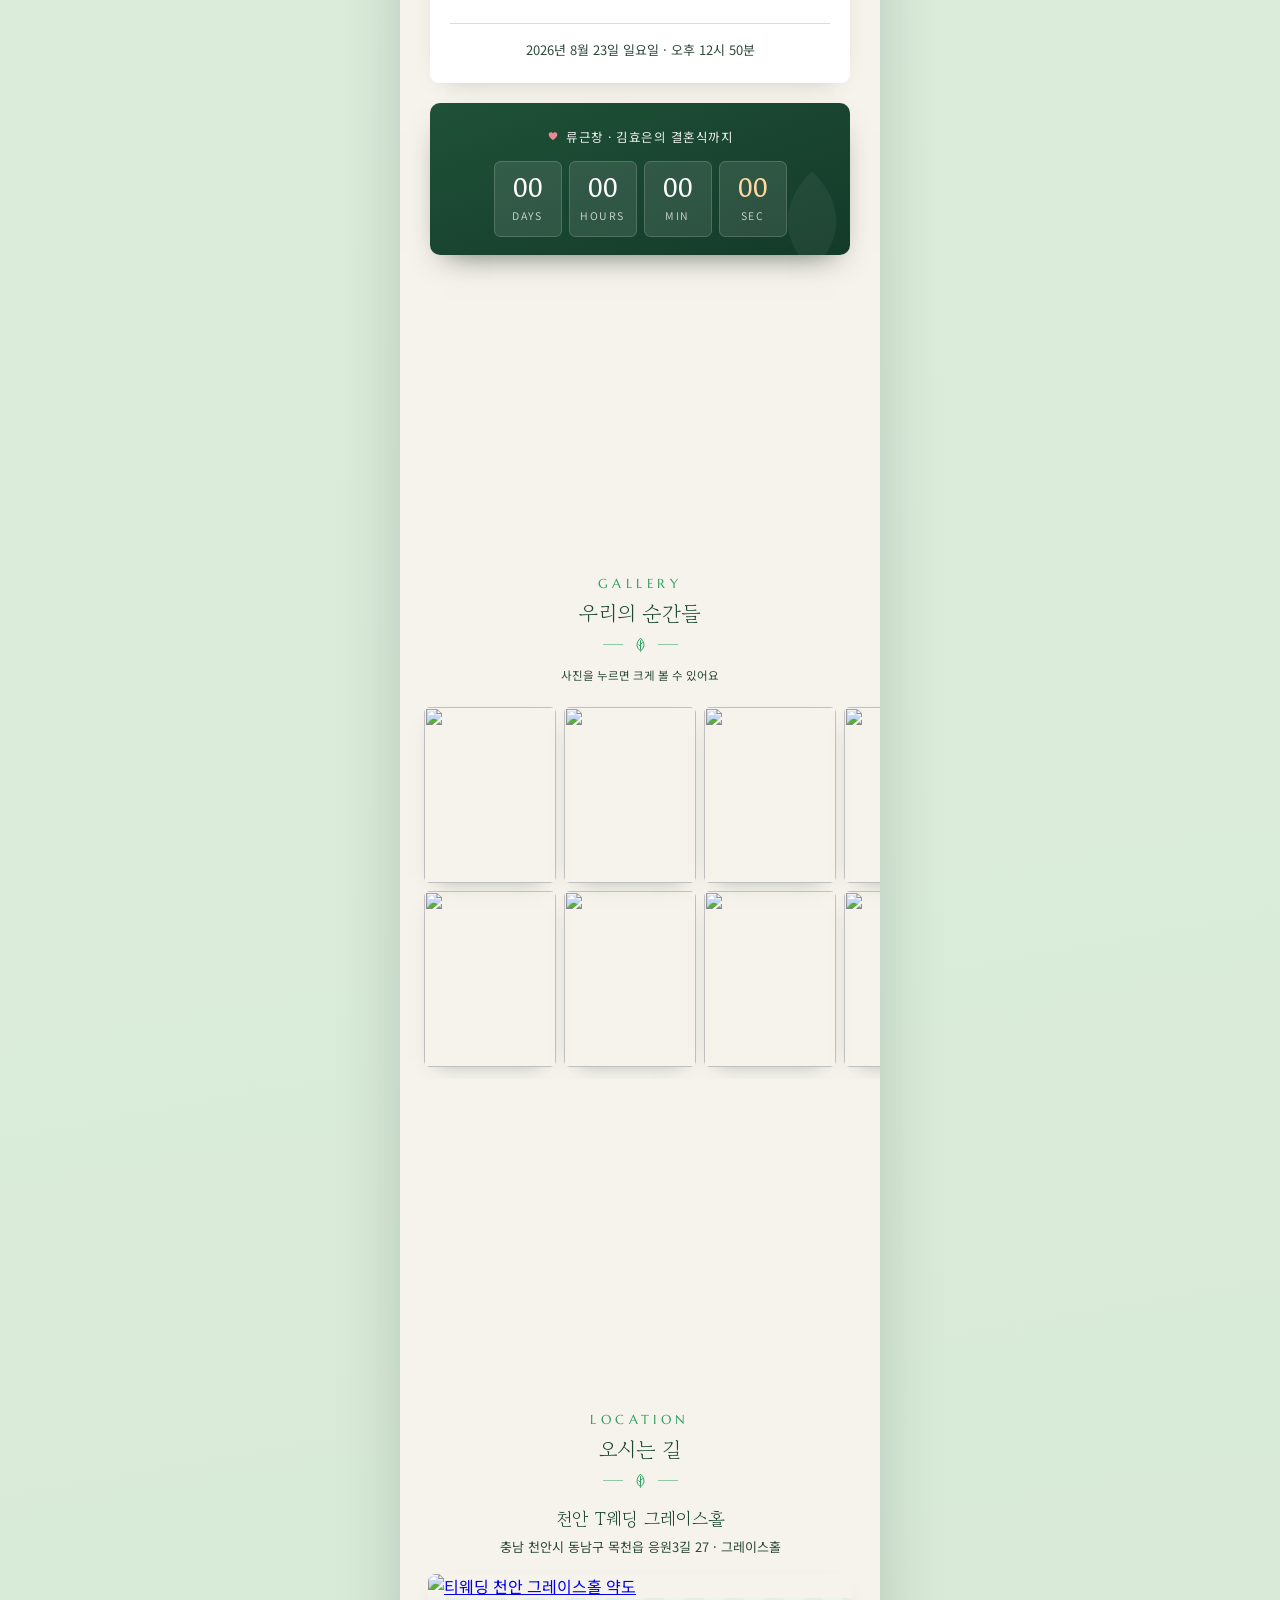
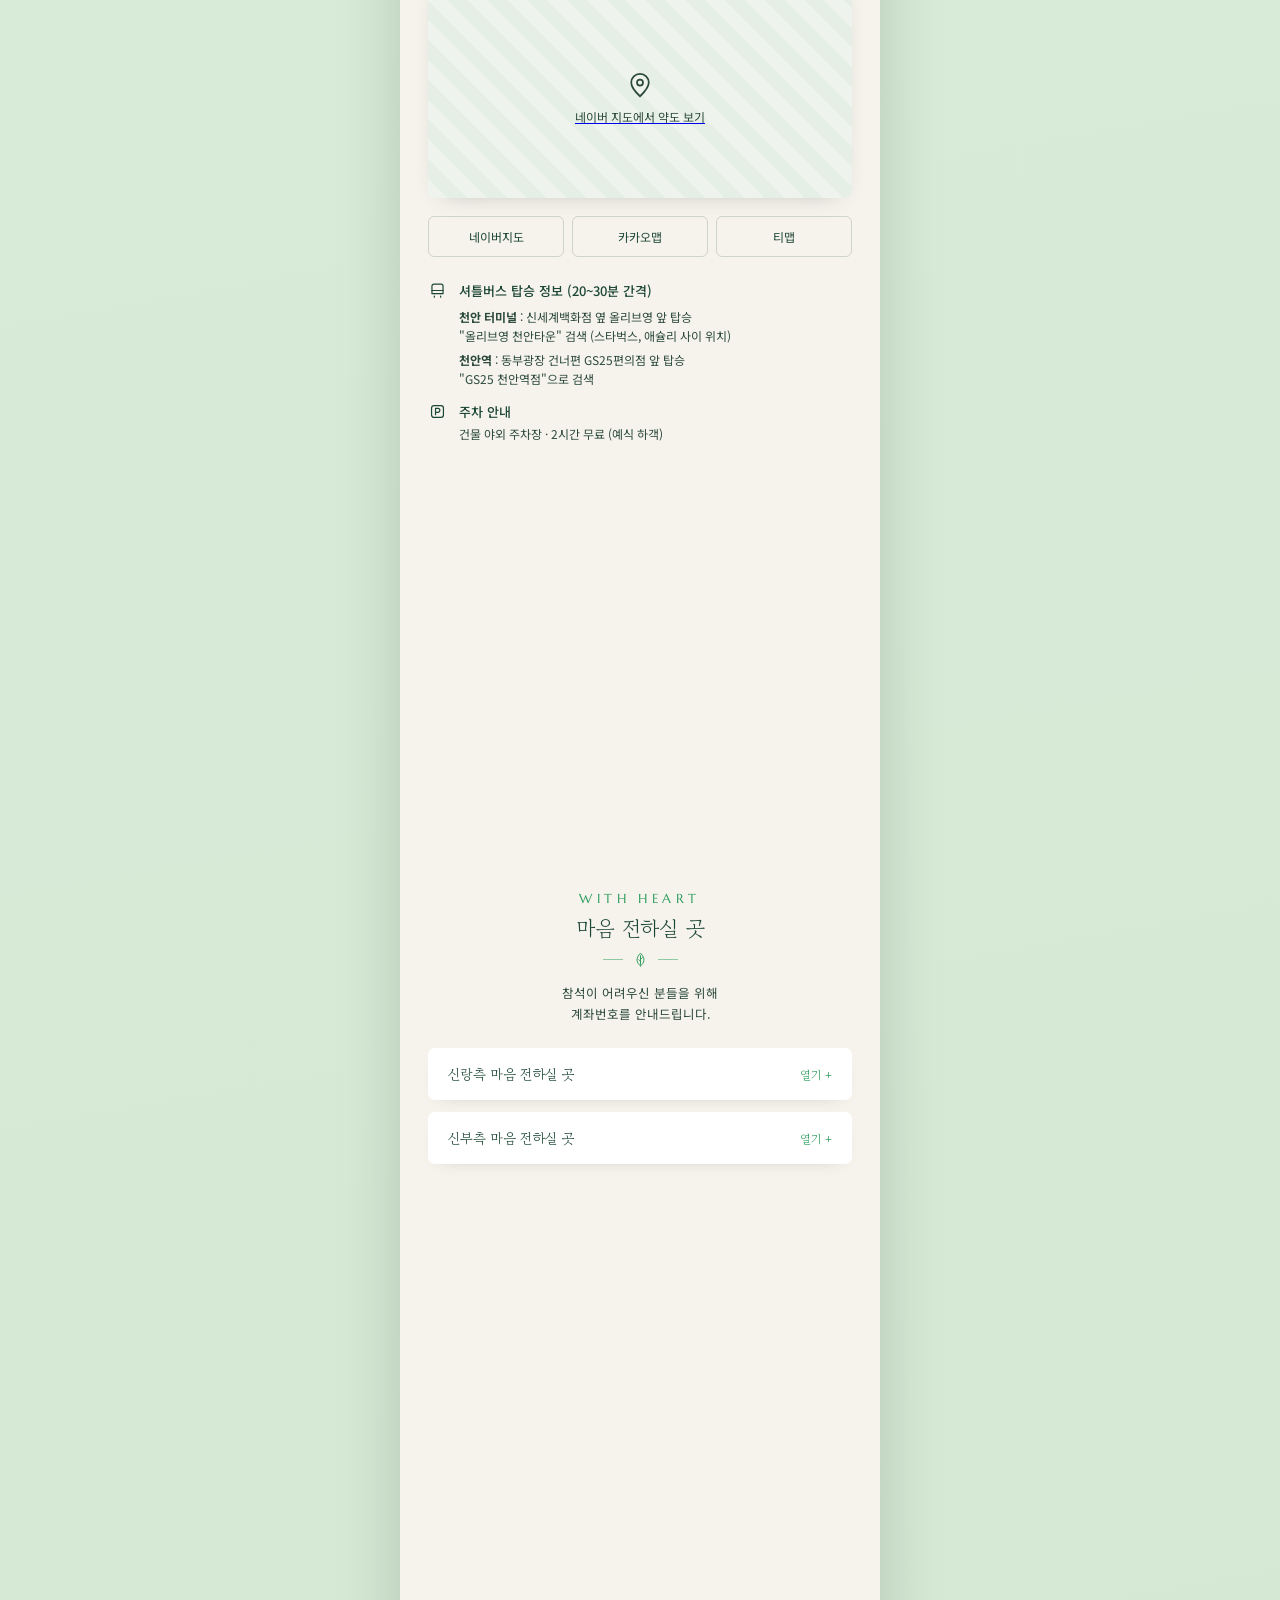
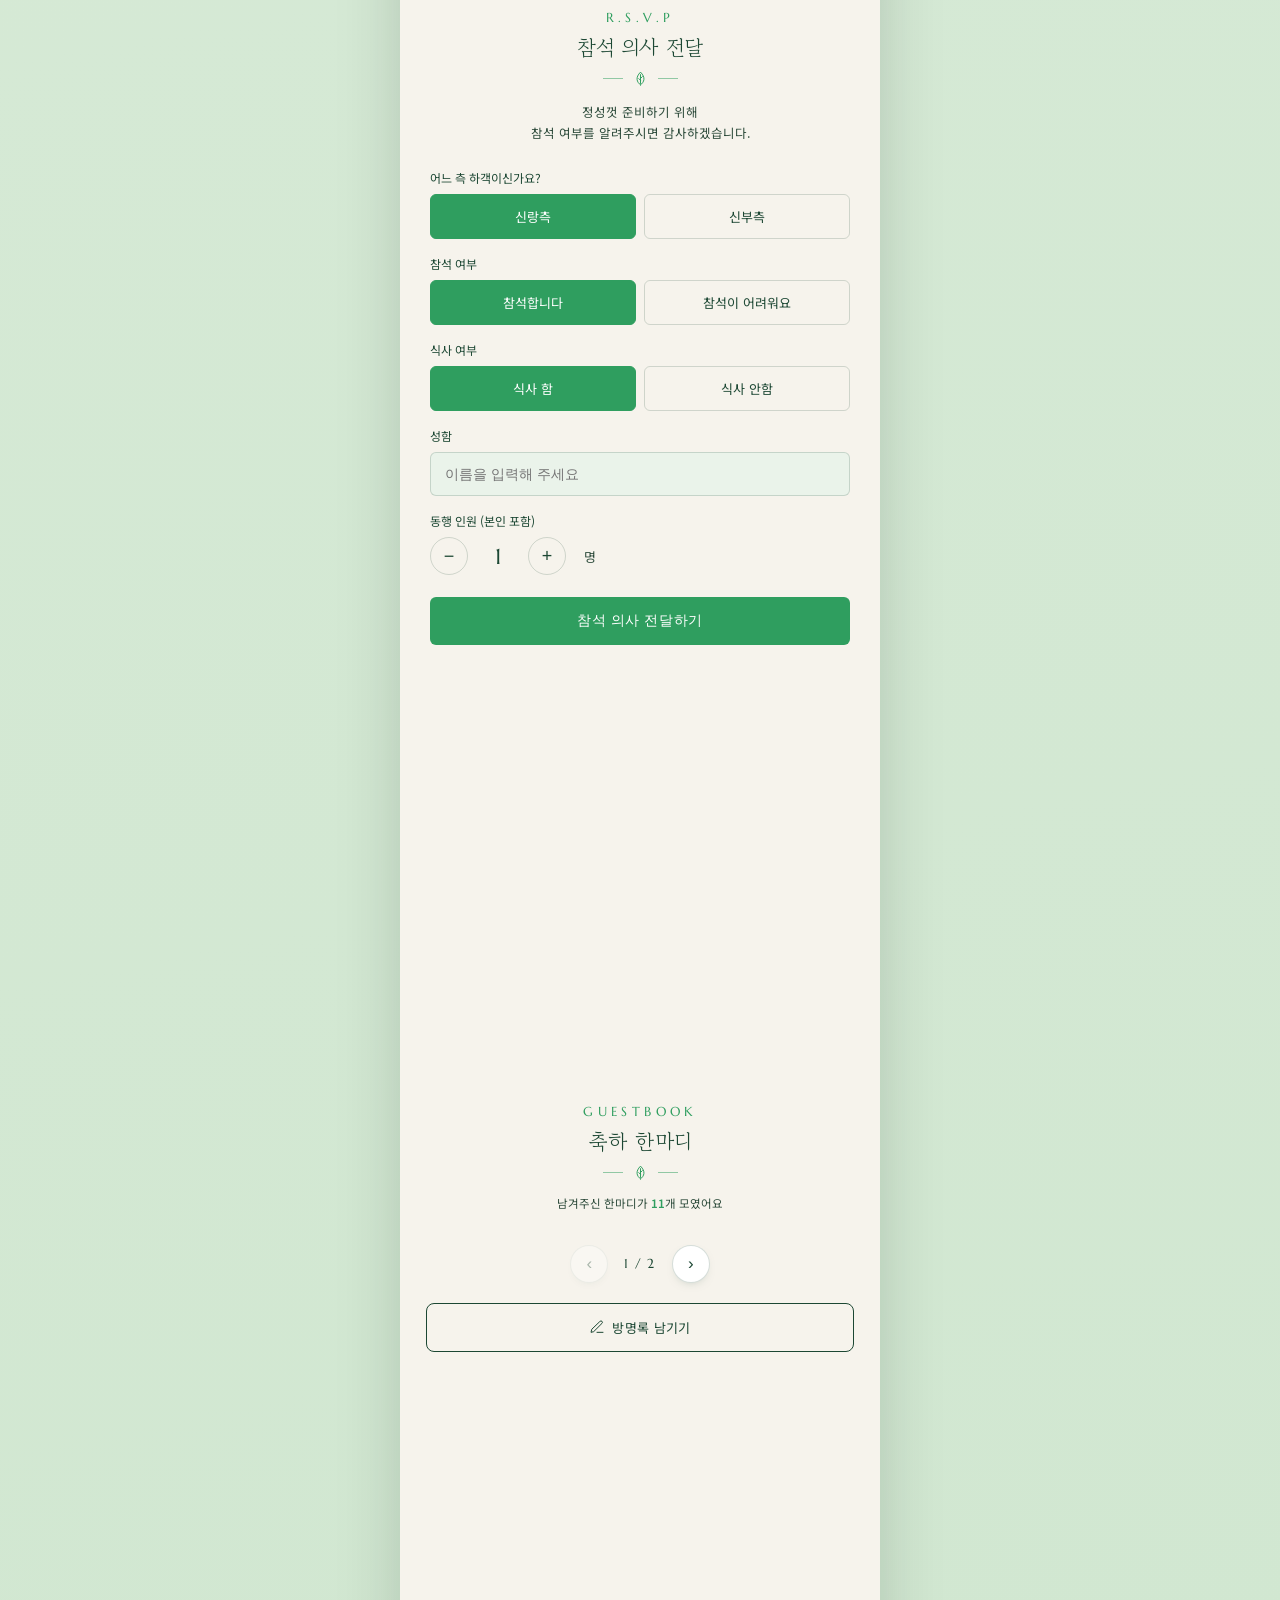
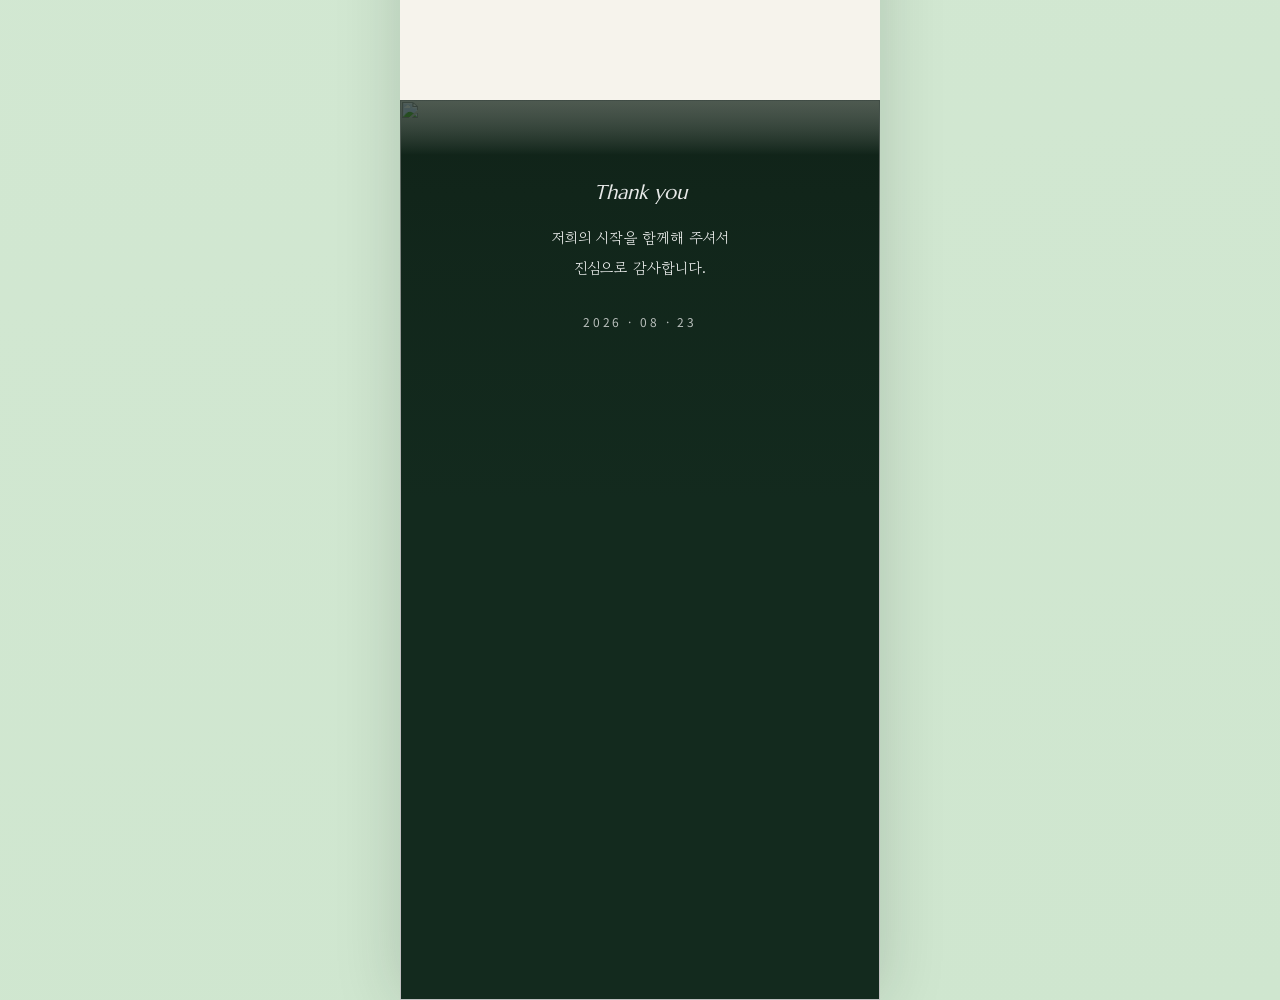
==== commit 3578fff1: "문서 스크롤 구조로 전환 — 모바일 주소창 자동 숨김 내부 div(#invscroll) 스크롤은 브라우저가 '페이지 스크롤'로 인식하지 않아 주소창이 접히지 않던 문제 해결. 문서" ====
--- a/index.html
+++ b/index.html
@@ -17,8 +17,13 @@
   * { box-sizing: border-box; }
   body { margin: 0; }
   ::-webkit-scrollbar { width: 0; height: 0; }
-  #invscroll { scroll-snap-type: none; }
+  /* 문서(html) 자체가 스크롤 컨테이너 → 모바일 브라우저 주소창이 스크롤 시 자동으로 접힘.
+     네이티브 CSS 스크롤 스냅(iOS 사파리 포함). */
+  html { scroll-snap-type: y proximity; }
+  #invscroll > section { scroll-snap-align: start; }
   [hidden] { display: none !important; }
+  /* 데스크톱: 우상단 음악 버튼을 480px 프레임 안쪽에 정렬 */
+  @media (min-width: 481px) { #musicBtn { right: calc(50% - 227px) !important; } }
   @keyframes cueBounce { 0%,100%{ transform: translateY(0); opacity:.5 } 50%{ transform: translateY(7px); opacity:1 } }
   @keyframes pulseRing { 0%{ transform: scale(.85); opacity:.55 } 70%{ transform: scale(1.5); opacity:0 } 100%{ opacity:0 } }
   @keyframes toastIn { from{ opacity:0; transform: translate(-50%, 12px) } to{ opacity:1; transform: translate(-50%,0) } }
@@ -40,17 +45,20 @@
 </style>
 </head>
 <body>
-<div id="page" style="min-height:100dvh; background:linear-gradient(170deg,#e3f0e2,#cfe6cf); display:flex; justify-content:center; align-items:stretch; font-family:'Noto Sans KR',sans-serif;">
-
-  <div id="screen" style="position:relative; width:100%; max-width:480px; height:100dvh; overflow:hidden; background:var(--c-bg,#f4f1ea); box-shadow:0 0 60px rgba(20,40,28,.18); --c-bg:#eaf3ea; --c-paper:#ffffff; --c-cream:#e2f2e2; --c-deep:#1c4733; --c-accent:#2f9e5f; --c-soft:#c6eccf; --c-line:rgba(28,71,51,.18); --c-ink:#2c4a3a; --f-disp:'Marcellus',serif; --f-kr:'Gowun Batang',serif; --f-body:'Noto Sans KR',sans-serif; --align:center;">
-
-    <audio id="bgm" loop preload="auto" src="https://drive.google.com/uc?export=download&id=1CvDtnBqQvxfju5xZDW-bJQG2Vm-kQZB6"></audio>
-    <button id="musicBtn" aria-label="배경음악" style="position:absolute; top:13px; right:13px; z-index:45; width:33px; height:33px; border-radius:50%; border:none; background:rgba(20,40,28,.4); backdrop-filter:blur(6px); -webkit-backdrop-filter:blur(6px); display:flex; align-items:center; justify-content:center; cursor:pointer; color:#fff; box-shadow:0 2px 8px rgba(20,40,28,.25);"></button>
-
-    <div id="invscroll" style="height:100%; overflow-y:auto; -webkit-overflow-scrolling:touch; font-family:var(--f-body,'Noto Sans KR',sans-serif); color:var(--c-ink,#4a554d);">
+<div id="page" style="min-height:100dvh; background:linear-gradient(170deg,#e3f0e2,#cfe6cf); display:flex; justify-content:center; align-items:flex-start; font-family:'Noto Sans KR',sans-serif;">
+
+  <div id="screen" style="position:relative; width:100%; max-width:480px; min-height:100dvh; background:var(--c-bg,#f4f1ea); box-shadow:0 0 60px rgba(20,40,28,.18); --c-bg:#eaf3ea; --c-paper:#ffffff; --c-cream:#e2f2e2; --c-deep:#1c4733; --c-accent:#2f9e5f; --c-soft:#c6eccf; --c-line:rgba(28,71,51,.18); --c-ink:#2c4a3a; --f-disp:'Marcellus',serif; --f-kr:'Gowun Batang',serif; --f-body:'Noto Sans KR',sans-serif; --align:center;">
+
+    <audio id="bgm" loop preload="auto">
+      <source src="assets/bgm.mp3" type="audio/mpeg">
+      <source src="https://drive.google.com/uc?export=download&id=1CvDtnBqQvxfju5xZDW-bJQG2Vm-kQZB6" type="audio/mpeg">
+    </audio>
+    <button id="musicBtn" aria-label="배경음악" style="position:fixed; top:13px; right:13px; z-index:45; width:33px; height:33px; border-radius:50%; border:none; background:rgba(20,40,28,.4); backdrop-filter:blur(6px); -webkit-backdrop-filter:blur(6px); display:flex; align-items:center; justify-content:center; cursor:pointer; color:#fff; box-shadow:0 2px 8px rgba(20,40,28,.25);"></button>
+
+    <div id="invscroll" style="font-family:var(--f-body,'Noto Sans KR',sans-serif); color:var(--c-ink,#4a554d);">
 
       <!-- ===== COVER ===== -->
-      <section style="position:relative; min-height:100%; display:flex; flex-direction:column; justify-content:center; align-items:center; text-align:center; overflow:hidden;">
+      <section style="position:relative; min-height:100dvh; display:flex; flex-direction:column; justify-content:center; align-items:center; text-align:center; overflow:hidden;">
         <img src="https://lh3.googleusercontent.com/d/1HU-cmM_zGHq_GwoNxlMlmOtzhJCgrHWK=w1600" alt="" style="position:absolute; inset:0; width:100%; height:100%; object-fit:cover; animation:kenburns 22s ease-in-out infinite alternate; transform-origin:center;">
         <div style="position:absolute; inset:0; background:linear-gradient(180deg, rgba(40,55,45,.34) 0%, rgba(40,55,45,.12) 32%, rgba(40,55,45,.20) 62%, rgba(30,42,33,.66) 100%); pointer-events:none;"></div>
         <div style="position:absolute; inset:0; z-index:2; overflow:hidden; pointer-events:none;">
@@ -74,13 +82,13 @@
       </section>
 
       <!-- ===== 인사말 ===== -->
-      <section style="min-height:100%; display:flex; flex-direction:column; justify-content:center; background:#f6f3ec; padding:62px 32px; position:relative; overflow:hidden;">
-        <div data-reveal style="text-align:var(--align,center); margin-bottom:30px;">
-          <div style="font-family:var(--f-disp,'Cormorant Garamond',serif); font-size:13px; letter-spacing:.34em; text-transform:uppercase; color:var(--c-accent,#7a9277); margin-bottom:12px;">Invitation</div>
-          <h2 style="font-family:var(--f-kr,'Gowun Batang',serif); font-weight:500; font-size:24px; color:var(--c-deep,#36443d); margin:0;">초대합니다</h2>
-          <div style="display:flex; align-items:center; justify-content:center; gap:9px; margin-top:16px;"><span style="width:20px; height:1px; background:var(--c-accent,#2f9e5f); opacity:.5;"></span><svg width="17" height="17" viewBox="0 0 24 24" fill="none" stroke="var(--c-accent,#2f9e5f)" stroke-width="1.4" stroke-linecap="round" stroke-linejoin="round"><path d="M12 21C6.5 17 4.5 10.5 12 3c7.5 7.5 5.5 14 0 18Z"></path><path d="M12 6.5V19"></path><path d="M12 12l2.6-2.6M12 14.6l-2.4-2.4"></path></svg><span style="width:20px; height:1px; background:var(--c-accent,#2f9e5f); opacity:.5;"></span></div>
-        </div>
-        <p data-reveal style="font-family:var(--f-kr,'Gowun Batang',serif); text-align:center; font-size:17px; line-height:2.15; color:var(--c-ink,#4a554d); margin:0 0 40px; letter-spacing:.01em; text-wrap:pretty;">
+      <section style="min-height:100dvh; display:flex; flex-direction:column; justify-content:center; background:#f6f3ec; padding:46px 32px; position:relative; overflow:hidden;">
+        <div data-reveal style="text-align:var(--align,center); margin-bottom:18px;">
+          <div style="font-family:var(--f-disp,'Cormorant Garamond',serif); font-size:13px; letter-spacing:.34em; text-transform:uppercase; color:var(--c-accent,#7a9277); margin-bottom:6px;">Invitation</div>
+          <h2 style="font-family:var(--f-kr,'Gowun Batang',serif); font-weight:500; font-size:21px; color:var(--c-deep,#36443d); margin:0;">초대합니다</h2>
+          <div style="display:flex; align-items:center; justify-content:center; gap:9px; margin-top:8px;"><span style="width:20px; height:1px; background:var(--c-accent,#2f9e5f); opacity:.5;"></span><svg width="17" height="17" viewBox="0 0 24 24" fill="none" stroke="var(--c-accent,#2f9e5f)" stroke-width="1.4" stroke-linecap="round" stroke-linejoin="round"><path d="M12 21C6.5 17 4.5 10.5 12 3c7.5 7.5 5.5 14 0 18Z"></path><path d="M12 6.5V19"></path><path d="M12 12l2.6-2.6M12 14.6l-2.4-2.4"></path></svg><span style="width:20px; height:1px; background:var(--c-accent,#2f9e5f); opacity:.5;"></span></div>
+        </div>
+        <p data-reveal style="font-family:var(--f-kr,'Gowun Batang',serif); text-align:center; font-size:17px; line-height:2.1; color:var(--c-ink,#4a554d); margin:0 0 34px; letter-spacing:.01em; text-wrap:pretty;">
           여름의 푸른 빛이<br>가장 짙어질 무렵,<br><br>오랜 시간 서로의 계절을<br>함께 걸어온 두 사람이<br>이제 같은 곳을 바라보며<br>새로운 길을 시작합니다.<br><br>귀한 걸음으로 축복해 주시면<br>더없는 기쁨으로 간직하겠습니다.
         </p>
         <div data-reveal style="display:flex; flex-direction:column; align-items:center; gap:14px;">
@@ -98,11 +106,11 @@
       </section>
 
       <!-- ===== 신랑·신부 소개 ===== -->
-      <section style="min-height:100%; display:flex; flex-direction:column; justify-content:center; background:#f6f3ec; padding:62px 28px;">
-        <div data-reveal style="text-align:var(--align,center); margin-bottom:34px;">
-          <div style="font-family:var(--f-disp,'Cormorant Garamond',serif); font-size:13px; letter-spacing:.34em; text-transform:uppercase; color:var(--c-accent,#7a9277); margin-bottom:12px;">The Couple</div>
-          <h2 style="font-family:var(--f-kr,'Gowun Batang',serif); font-weight:500; font-size:24px; color:var(--c-deep,#36443d); margin:0;">신랑 &amp; 신부</h2>
-          <div style="display:flex; align-items:center; justify-content:center; gap:9px; margin-top:16px;"><span style="width:20px; height:1px; background:var(--c-accent,#2f9e5f); opacity:.5;"></span><svg width="17" height="17" viewBox="0 0 24 24" fill="none" stroke="var(--c-accent,#2f9e5f)" stroke-width="1.4" stroke-linecap="round" stroke-linejoin="round"><path d="M12 21C6.5 17 4.5 10.5 12 3c7.5 7.5 5.5 14 0 18Z"></path><path d="M12 6.5V19"></path><path d="M12 12l2.6-2.6M12 14.6l-2.4-2.4"></path></svg><span style="width:20px; height:1px; background:var(--c-accent,#2f9e5f); opacity:.5;"></span></div>
+      <section style="min-height:100dvh; display:flex; flex-direction:column; justify-content:center; background:#f6f3ec; padding:46px 28px;">
+        <div data-reveal style="text-align:var(--align,center); margin-bottom:20px;">
+          <div style="font-family:var(--f-disp,'Cormorant Garamond',serif); font-size:13px; letter-spacing:.34em; text-transform:uppercase; color:var(--c-accent,#7a9277); margin-bottom:6px;">The Couple</div>
+          <h2 style="font-family:var(--f-kr,'Gowun Batang',serif); font-weight:500; font-size:21px; color:var(--c-deep,#36443d); margin:0;">신랑 &amp; 신부</h2>
+          <div style="display:flex; align-items:center; justify-content:center; gap:9px; margin-top:8px;"><span style="width:20px; height:1px; background:var(--c-accent,#2f9e5f); opacity:.5;"></span><svg width="17" height="17" viewBox="0 0 24 24" fill="none" stroke="var(--c-accent,#2f9e5f)" stroke-width="1.4" stroke-linecap="round" stroke-linejoin="round"><path d="M12 21C6.5 17 4.5 10.5 12 3c7.5 7.5 5.5 14 0 18Z"></path><path d="M12 6.5V19"></path><path d="M12 12l2.6-2.6M12 14.6l-2.4-2.4"></path></svg><span style="width:20px; height:1px; background:var(--c-accent,#2f9e5f); opacity:.5;"></span></div>
         </div>
         <div data-reveal style="border-radius:9px; overflow:hidden; box-shadow:0 10px 30px -18px rgba(40,55,45,.5); margin-bottom:22px;">
           <img src="https://lh3.googleusercontent.com/d/1rzuOg5e8L5MOCc_r9_g5XE16R3dM5-Sp=w1200" alt="신랑 신부" style="display:block; width:100%; aspect-ratio:4/3; object-fit:cover;">
@@ -123,10 +131,10 @@
       </section>
 
       <!-- ===== 캘린더 / D-day ===== -->
-      <section style="min-height:100%; display:flex; flex-direction:column; justify-content:center; background:#f6f3ec; padding:62px 30px;">
-        <div data-reveal style="text-align:var(--align,center); margin-bottom:26px;">
-          <div style="font-family:var(--f-disp,'Cormorant Garamond',serif); font-size:13px; letter-spacing:.34em; text-transform:uppercase; color:var(--c-accent,#7a9277); margin-bottom:12px;">The Date</div>
-          <h2 style="font-family:var(--f-kr,'Gowun Batang',serif); font-weight:500; font-size:24px; color:var(--c-deep,#36443d); margin:0;">예식 날짜</h2><div style="display:flex; align-items:center; justify-content:center; gap:9px; margin-top:14px;"><span style="width:20px; height:1px; background:var(--c-accent,#2f9e5f); opacity:.5;"></span><svg width="17" height="17" viewBox="0 0 24 24" fill="none" stroke="var(--c-accent,#2f9e5f)" stroke-width="1.4" stroke-linecap="round" stroke-linejoin="round"><path d="M12 21C6.5 17 4.5 10.5 12 3c7.5 7.5 5.5 14 0 18Z"></path><path d="M12 6.5V19"></path><path d="M12 12l2.6-2.6M12 14.6l-2.4-2.4"></path></svg><span style="width:20px; height:1px; background:var(--c-accent,#2f9e5f); opacity:.5;"></span></div>
+      <section style="min-height:100dvh; display:flex; flex-direction:column; justify-content:center; background:#f6f3ec; padding:46px 30px;">
+        <div data-reveal style="text-align:var(--align,center); margin-bottom:16px;">
+          <div style="font-family:var(--f-disp,'Cormorant Garamond',serif); font-size:13px; letter-spacing:.34em; text-transform:uppercase; color:var(--c-accent,#7a9277); margin-bottom:6px;">The Date</div>
+          <h2 style="font-family:var(--f-kr,'Gowun Batang',serif); font-weight:500; font-size:21px; color:var(--c-deep,#36443d); margin:0;">예식 날짜</h2><div style="display:flex; align-items:center; justify-content:center; gap:9px; margin-top:8px;"><span style="width:20px; height:1px; background:var(--c-accent,#2f9e5f); opacity:.5;"></span><svg width="17" height="17" viewBox="0 0 24 24" fill="none" stroke="var(--c-accent,#2f9e5f)" stroke-width="1.4" stroke-linecap="round" stroke-linejoin="round"><path d="M12 21C6.5 17 4.5 10.5 12 3c7.5 7.5 5.5 14 0 18Z"></path><path d="M12 6.5V19"></path><path d="M12 12l2.6-2.6M12 14.6l-2.4-2.4"></path></svg><span style="width:20px; height:1px; background:var(--c-accent,#2f9e5f); opacity:.5;"></span></div>
         </div>
         <div data-reveal style="background:var(--c-paper,#fff); border-radius:9px; padding:24px 20px; box-shadow:0 8px 24px -16px rgba(40,55,45,.4);">
           <div style="text-align:center; font-family:var(--f-disp,'Cormorant Garamond',serif); font-size:17px; letter-spacing:.2em; color:var(--c-deep,#36443d); margin-bottom:18px;">AUGUST 2026</div>
@@ -154,20 +162,20 @@
       </section>
 
       <!-- ===== 갤러리 ===== -->
-      <section style="min-height:100%; display:flex; flex-direction:column; justify-content:center; background:#f6f3ec; padding:62px 24px;">
+      <section style="min-height:100dvh; display:flex; flex-direction:column; justify-content:center; background:#f6f3ec; padding:46px 24px;">
         <div data-reveal style="text-align:var(--align,center); margin-bottom:14px;">
-          <div style="font-family:var(--f-disp,'Cormorant Garamond',serif); font-size:13px; letter-spacing:.34em; text-transform:uppercase; color:var(--c-accent,#7a9277); margin-bottom:12px;">Gallery</div>
-          <h2 style="font-family:var(--f-kr,'Gowun Batang',serif); font-weight:500; font-size:24px; color:var(--c-deep,#36443d); margin:0;">우리의 순간들</h2><div style="display:flex; align-items:center; justify-content:center; gap:9px; margin-top:14px;"><span style="width:20px; height:1px; background:var(--c-accent,#2f9e5f); opacity:.5;"></span><svg width="17" height="17" viewBox="0 0 24 24" fill="none" stroke="var(--c-accent,#2f9e5f)" stroke-width="1.4" stroke-linecap="round" stroke-linejoin="round"><path d="M12 21C6.5 17 4.5 10.5 12 3c7.5 7.5 5.5 14 0 18Z"></path><path d="M12 6.5V19"></path><path d="M12 12l2.6-2.6M12 14.6l-2.4-2.4"></path></svg><span style="width:20px; height:1px; background:var(--c-accent,#2f9e5f); opacity:.5;"></span></div>
+          <div style="font-family:var(--f-disp,'Cormorant Garamond',serif); font-size:13px; letter-spacing:.34em; text-transform:uppercase; color:var(--c-accent,#7a9277); margin-bottom:6px;">Gallery</div>
+          <h2 style="font-family:var(--f-kr,'Gowun Batang',serif); font-weight:500; font-size:21px; color:var(--c-deep,#36443d); margin:0;">우리의 순간들</h2><div style="display:flex; align-items:center; justify-content:center; gap:9px; margin-top:8px;"><span style="width:20px; height:1px; background:var(--c-accent,#2f9e5f); opacity:.5;"></span><svg width="17" height="17" viewBox="0 0 24 24" fill="none" stroke="var(--c-accent,#2f9e5f)" stroke-width="1.4" stroke-linecap="round" stroke-linejoin="round"><path d="M12 21C6.5 17 4.5 10.5 12 3c7.5 7.5 5.5 14 0 18Z"></path><path d="M12 6.5V19"></path><path d="M12 12l2.6-2.6M12 14.6l-2.4-2.4"></path></svg><span style="width:20px; height:1px; background:var(--c-accent,#2f9e5f); opacity:.5;"></span></div>
         </div>
         <p data-reveal style="text-align:center; font-size:11.5px; color:var(--c-ink,#4a554d); opacity:.75; margin:0 0 22px;">사진을 누르면 크게 볼 수 있어요</p>
         <div id="gallery" style="display:grid; grid-auto-flow:column; grid-template-rows:repeat(2, auto); grid-auto-columns:132px; gap:8px; overflow-x:auto; padding:2px 24px 12px; margin:0 -24px; -webkit-overflow-scrolling:touch; scroll-snap-type:x proximity;"></div>
       </section>
 
       <!-- ===== 오시는 길 ===== -->
-      <section style="min-height:100%; display:flex; flex-direction:column; justify-content:center; background:#f6f3ec; padding:62px 28px;">
-        <div data-reveal style="text-align:var(--align,center); margin-bottom:26px;">
-          <div style="font-family:var(--f-disp,'Cormorant Garamond',serif); font-size:13px; letter-spacing:.34em; text-transform:uppercase; color:var(--c-accent,#7a9277); margin-bottom:12px;">Location</div>
-          <h2 style="font-family:var(--f-kr,'Gowun Batang',serif); font-weight:500; font-size:24px; color:var(--c-deep,#36443d); margin:0;">오시는 길</h2><div style="display:flex; align-items:center; justify-content:center; gap:9px; margin-top:14px;"><span style="width:20px; height:1px; background:var(--c-accent,#2f9e5f); opacity:.5;"></span><svg width="17" height="17" viewBox="0 0 24 24" fill="none" stroke="var(--c-accent,#2f9e5f)" stroke-width="1.4" stroke-linecap="round" stroke-linejoin="round"><path d="M12 21C6.5 17 4.5 10.5 12 3c7.5 7.5 5.5 14 0 18Z"></path><path d="M12 6.5V19"></path><path d="M12 12l2.6-2.6M12 14.6l-2.4-2.4"></path></svg><span style="width:20px; height:1px; background:var(--c-accent,#2f9e5f); opacity:.5;"></span></div>
+      <section style="min-height:100dvh; display:flex; flex-direction:column; justify-content:center; background:#f6f3ec; padding:46px 28px;">
+        <div data-reveal style="text-align:var(--align,center); margin-bottom:16px;">
+          <div style="font-family:var(--f-disp,'Cormorant Garamond',serif); font-size:13px; letter-spacing:.34em; text-transform:uppercase; color:var(--c-accent,#7a9277); margin-bottom:6px;">Location</div>
+          <h2 style="font-family:var(--f-kr,'Gowun Batang',serif); font-weight:500; font-size:21px; color:var(--c-deep,#36443d); margin:0;">오시는 길</h2><div style="display:flex; align-items:center; justify-content:center; gap:9px; margin-top:8px;"><span style="width:20px; height:1px; background:var(--c-accent,#2f9e5f); opacity:.5;"></span><svg width="17" height="17" viewBox="0 0 24 24" fill="none" stroke="var(--c-accent,#2f9e5f)" stroke-width="1.4" stroke-linecap="round" stroke-linejoin="round"><path d="M12 21C6.5 17 4.5 10.5 12 3c7.5 7.5 5.5 14 0 18Z"></path><path d="M12 6.5V19"></path><path d="M12 12l2.6-2.6M12 14.6l-2.4-2.4"></path></svg><span style="width:20px; height:1px; background:var(--c-accent,#2f9e5f); opacity:.5;"></span></div>
         </div>
         <div data-reveal style="text-align:center; margin-bottom:18px;">
           <div style="font-family:var(--f-kr,'Gowun Batang',serif); font-size:18px; color:var(--c-deep,#36443d);">천안 T웨딩 그레이스홀</div>
@@ -194,10 +202,10 @@
       </section>
 
       <!-- ===== 마음 전하실 곳 ===== -->
-      <section style="min-height:100%; display:flex; flex-direction:column; justify-content:center; background:#f6f3ec; padding:62px 28px;">
+      <section style="min-height:100dvh; display:flex; flex-direction:column; justify-content:center; background:#f6f3ec; padding:46px 28px;">
         <div data-reveal style="text-align:var(--align,center); margin-bottom:14px;">
-          <div style="font-family:var(--f-disp,'Cormorant Garamond',serif); font-size:13px; letter-spacing:.34em; text-transform:uppercase; color:var(--c-accent,#7a9277); margin-bottom:12px;">With Heart</div>
-          <h2 style="font-family:var(--f-kr,'Gowun Batang',serif); font-weight:500; font-size:24px; color:var(--c-deep,#36443d); margin:0;">마음 전하실 곳</h2><div style="display:flex; align-items:center; justify-content:center; gap:9px; margin-top:14px;"><span style="width:20px; height:1px; background:var(--c-accent,#2f9e5f); opacity:.5;"></span><svg width="17" height="17" viewBox="0 0 24 24" fill="none" stroke="var(--c-accent,#2f9e5f)" stroke-width="1.4" stroke-linecap="round" stroke-linejoin="round"><path d="M12 21C6.5 17 4.5 10.5 12 3c7.5 7.5 5.5 14 0 18Z"></path><path d="M12 6.5V19"></path><path d="M12 12l2.6-2.6M12 14.6l-2.4-2.4"></path></svg><span style="width:20px; height:1px; background:var(--c-accent,#2f9e5f); opacity:.5;"></span></div>
+          <div style="font-family:var(--f-disp,'Cormorant Garamond',serif); font-size:13px; letter-spacing:.34em; text-transform:uppercase; color:var(--c-accent,#7a9277); margin-bottom:6px;">With Heart</div>
+          <h2 style="font-family:var(--f-kr,'Gowun Batang',serif); font-weight:500; font-size:21px; color:var(--c-deep,#36443d); margin:0;">마음 전하실 곳</h2><div style="display:flex; align-items:center; justify-content:center; gap:9px; margin-top:8px;"><span style="width:20px; height:1px; background:var(--c-accent,#2f9e5f); opacity:.5;"></span><svg width="17" height="17" viewBox="0 0 24 24" fill="none" stroke="var(--c-accent,#2f9e5f)" stroke-width="1.4" stroke-linecap="round" stroke-linejoin="round"><path d="M12 21C6.5 17 4.5 10.5 12 3c7.5 7.5 5.5 14 0 18Z"></path><path d="M12 6.5V19"></path><path d="M12 12l2.6-2.6M12 14.6l-2.4-2.4"></path></svg><span style="width:20px; height:1px; background:var(--c-accent,#2f9e5f); opacity:.5;"></span></div>
         </div>
         <p data-reveal style="text-align:center; font-size:12.5px; line-height:1.7; color:var(--c-ink,#4a554d); margin:0 0 24px;">참석이 어려우신 분들을 위해<br>계좌번호를 안내드립니다.</p>
         <div data-reveal style="display:flex; flex-direction:column; gap:12px;">
@@ -213,10 +221,10 @@
       </section>
 
       <!-- ===== RSVP ===== -->
-      <section style="min-height:100%; display:flex; flex-direction:column; justify-content:center; background:#f6f3ec; padding:62px 30px;">
+      <section style="min-height:100dvh; display:flex; flex-direction:column; justify-content:center; background:#f6f3ec; padding:46px 30px;">
         <div data-reveal style="text-align:var(--align,center); margin-bottom:14px;">
-          <div style="font-family:var(--f-disp,'Cormorant Garamond',serif); font-size:13px; letter-spacing:.34em; text-transform:uppercase; color:var(--c-accent,#7a9277); margin-bottom:12px;">R.S.V.P</div>
-          <h2 style="font-family:var(--f-kr,'Gowun Batang',serif); font-weight:500; font-size:24px; color:var(--c-deep,#36443d); margin:0;">참석 의사 전달</h2><div style="display:flex; align-items:center; justify-content:center; gap:9px; margin-top:14px;"><span style="width:20px; height:1px; background:var(--c-accent,#2f9e5f); opacity:.5;"></span><svg width="17" height="17" viewBox="0 0 24 24" fill="none" stroke="var(--c-accent,#2f9e5f)" stroke-width="1.4" stroke-linecap="round" stroke-linejoin="round"><path d="M12 21C6.5 17 4.5 10.5 12 3c7.5 7.5 5.5 14 0 18Z"></path><path d="M12 6.5V19"></path><path d="M12 12l2.6-2.6M12 14.6l-2.4-2.4"></path></svg><span style="width:20px; height:1px; background:var(--c-accent,#2f9e5f); opacity:.5;"></span></div>
+          <div style="font-family:var(--f-disp,'Cormorant Garamond',serif); font-size:13px; letter-spacing:.34em; text-transform:uppercase; color:var(--c-accent,#7a9277); margin-bottom:6px;">R.S.V.P</div>
+          <h2 style="font-family:var(--f-kr,'Gowun Batang',serif); font-weight:500; font-size:21px; color:var(--c-deep,#36443d); margin:0;">참석 의사 전달</h2><div style="display:flex; align-items:center; justify-content:center; gap:9px; margin-top:8px;"><span style="width:20px; height:1px; background:var(--c-accent,#2f9e5f); opacity:.5;"></span><svg width="17" height="17" viewBox="0 0 24 24" fill="none" stroke="var(--c-accent,#2f9e5f)" stroke-width="1.4" stroke-linecap="round" stroke-linejoin="round"><path d="M12 21C6.5 17 4.5 10.5 12 3c7.5 7.5 5.5 14 0 18Z"></path><path d="M12 6.5V19"></path><path d="M12 12l2.6-2.6M12 14.6l-2.4-2.4"></path></svg><span style="width:20px; height:1px; background:var(--c-accent,#2f9e5f); opacity:.5;"></span></div>
         </div>
         <p data-reveal style="text-align:center; font-size:12.5px; line-height:1.7; color:var(--c-ink,#4a554d); margin:0 0 26px;">정성껏 준비하기 위해<br>참석 여부를 알려주시면 감사하겠습니다.</p>
         <div id="rsvpDone" hidden style="text-align:center; padding:34px 20px; background:var(--c-soft,#dde6dc); border-radius:9px;">
@@ -264,14 +272,14 @@
       </section>
 
       <!-- ===== 방명록 ===== -->
-      <section style="min-height:100%; display:flex; flex-direction:column; justify-content:center; background:#f6f3ec; padding:70px 26px;">
+      <section style="min-height:100dvh; display:flex; flex-direction:column; justify-content:center; background:#f6f3ec; padding:46px 26px;">
         <div data-reveal style="text-align:var(--align,center); margin-bottom:24px;">
-          <div style="font-family:var(--f-disp,'Cormorant Garamond',serif); font-size:13px; letter-spacing:.34em; text-transform:uppercase; color:var(--c-accent,#7a9277); margin-bottom:12px;">Guestbook</div>
-          <h2 style="font-family:var(--f-kr,'Gowun Batang',serif); font-weight:500; font-size:24px; color:var(--c-deep,#36443d); margin:0;">축하 한마디</h2><div style="display:flex; align-items:center; justify-content:center; gap:9px; margin-top:14px;"><span style="width:20px; height:1px; background:var(--c-accent,#2f9e5f); opacity:.5;"></span><svg width="17" height="17" viewBox="0 0 24 24" fill="none" stroke="var(--c-accent,#2f9e5f)" stroke-width="1.4" stroke-linecap="round" stroke-linejoin="round"><path d="M12 21C6.5 17 4.5 10.5 12 3c7.5 7.5 5.5 14 0 18Z"></path><path d="M12 6.5V19"></path><path d="M12 12l2.6-2.6M12 14.6l-2.4-2.4"></path></svg><span style="width:20px; height:1px; background:var(--c-accent,#2f9e5f); opacity:.5;"></span></div>
+          <div style="font-family:var(--f-disp,'Cormorant Garamond',serif); font-size:13px; letter-spacing:.34em; text-transform:uppercase; color:var(--c-accent,#7a9277); margin-bottom:6px;">Guestbook</div>
+          <h2 style="font-family:var(--f-kr,'Gowun Batang',serif); font-weight:500; font-size:21px; color:var(--c-deep,#36443d); margin:0;">축하 한마디</h2><div style="display:flex; align-items:center; justify-content:center; gap:9px; margin-top:8px;"><span style="width:20px; height:1px; background:var(--c-accent,#2f9e5f); opacity:.5;"></span><svg width="17" height="17" viewBox="0 0 24 24" fill="none" stroke="var(--c-accent,#2f9e5f)" stroke-width="1.4" stroke-linecap="round" stroke-linejoin="round"><path d="M12 21C6.5 17 4.5 10.5 12 3c7.5 7.5 5.5 14 0 18Z"></path><path d="M12 6.5V19"></path><path d="M12 12l2.6-2.6M12 14.6l-2.4-2.4"></path></svg><span style="width:20px; height:1px; background:var(--c-accent,#2f9e5f); opacity:.5;"></span></div>
         </div>
         <div data-reveal style="text-align:center; font-size:11.5px; color:var(--c-ink,#4a554d); opacity:.75; margin:-10px 0 18px;">남겨주신 한마디가 <span id="gbCount" style="color:var(--c-accent,#2f9e5f); font-weight:600;">0</span>개 모였어요</div>
-        <div data-reveal style="position:relative; margin-bottom:20px; box-shadow:0 14px 32px -18px rgba(28,71,51,.5); background:#fbf7ec; border-radius:8px; min-height:480px;">
-          <img src="https://lh3.googleusercontent.com/d/1d8DTrn1e1Z0Q5IqJGQxYq7F-xcFn2dWh=w1000" alt="방명록" style="display:block; width:100%;" onerror="this.style.display='none'">
+        <div data-reveal style="position:relative; margin-bottom:16px; box-shadow:0 14px 32px -18px rgba(28,71,51,.5); background:#fbf7ec; border-radius:8px; overflow:hidden;">
+          <img id="gbImg" src="https://lh3.googleusercontent.com/d/1d8DTrn1e1Z0Q5IqJGQxYq7F-xcFn2dWh=w1000" alt="방명록" style="display:block; width:100%; height:auto;" onerror="this.style.display='none'">
           <div id="gbBoard" style="position:absolute; inset:0;"></div>
         </div>
         <div id="gbPager" hidden style="display:flex; align-items:center; justify-content:center; gap:16px; margin-bottom:20px;">
@@ -283,7 +291,7 @@
       </section>
 
       <!-- ===== 마무리 / 공유 ===== -->
-      <section style="min-height:100%; display:flex; flex-direction:column; justify-content:flex-start; background:#132a1e; padding:80px 0 40px; text-align:center; color:#fff; position:relative; overflow:hidden;">
+      <section style="min-height:100dvh; display:flex; flex-direction:column; justify-content:flex-start; background:#132a1e; padding:80px 0 40px; text-align:center; color:#fff; position:relative; overflow:hidden;">
         <img src="https://lh3.googleusercontent.com/d/140Dj7KTsQaoLHNhXYe7yNgWlylRfezfH=w1000" alt="" style="position:absolute; inset:0; object-fit:cover; z-index:0; width:100%; height:100%;">
         <div style="position:absolute; z-index:1; inset:0; background:linear-gradient(0deg, rgba(15,32,22,0) 55%, rgba(15,32,22,.34) 82%, rgba(15,32,22,.72) 100%);"></div>
         <div data-reveal style="position:relative; z-index:2; padding:0 34px;">
@@ -295,14 +303,14 @@
     </div>
 
     <!-- BOTTOM BAR -->
-    <div style="position:absolute; bottom:0; left:0; right:0; z-index:40; display:flex; background:rgba(255,255,255,.85); backdrop-filter:blur(12px); -webkit-backdrop-filter:blur(12px); border-top:1px solid var(--c-line,rgba(54,68,61,.16));">
+    <div style="position:fixed; bottom:0; left:50%; transform:translateX(-50%); width:100%; max-width:480px; z-index:40; display:flex; background:rgba(255,255,255,.85); backdrop-filter:blur(12px); -webkit-backdrop-filter:blur(12px); border-top:1px solid var(--c-line,rgba(54,68,61,.16));">
       <button id="barContact" style="flex:1; display:flex; flex-direction:column; align-items:center; gap:3px; padding:11px 0 13px; border:none; background:transparent; cursor:pointer; color:var(--c-deep,#36443d); font-size:11px; font-family:inherit;"><svg width="19" height="19" viewBox="0 0 24 24" fill="none" stroke="currentColor" stroke-width="1.5" stroke-linecap="round" stroke-linejoin="round"><path d="M6.5 3.5h3l1.3 4-2 1.4a11 11 0 0 0 4.8 4.8l1.4-2 4 1.3v3a1.6 1.6 0 0 1-1.7 1.6A15.4 15.4 0 0 1 5 5.2 1.6 1.6 0 0 1 6.5 3.5Z"></path></svg>연락하기</button>
       <button id="barCal" style="flex:1; display:flex; flex-direction:column; align-items:center; gap:3px; padding:11px 0 13px; border:none; border-left:1px solid var(--c-line,rgba(54,68,61,.12)); border-right:1px solid var(--c-line,rgba(54,68,61,.12)); background:transparent; cursor:pointer; color:var(--c-deep,#36443d); font-size:11px; font-family:inherit;"><svg width="19" height="19" viewBox="0 0 24 24" fill="none" stroke="currentColor" stroke-width="1.5" stroke-linecap="round" stroke-linejoin="round"><rect x="4.5" y="5.5" width="15" height="14" rx="2"></rect><path d="M4.5 9.5h15"></path><path d="M8.5 3.5v4M15.5 3.5v4"></path></svg>일정 저장</button>
       <button id="barShare" style="flex:1; display:flex; flex-direction:column; align-items:center; gap:3px; padding:11px 0 13px; border:none; background:transparent; cursor:pointer; color:var(--c-deep,#36443d); font-size:11px; font-family:inherit;"><svg width="19" height="19" viewBox="0 0 24 24" fill="none" stroke="currentColor" stroke-width="1.5" stroke-linecap="round" stroke-linejoin="round"><circle cx="6.5" cy="12" r="2.2"></circle><circle cx="17" cy="6.5" r="2.2"></circle><circle cx="17" cy="17.5" r="2.2"></circle><path d="M8.4 11l6.4-3.4M8.4 13l6.4 3.4"></path></svg>공유하기</button>
     </div>
 
     <!-- INTRO LENS-FLARE SWEEP -->
-    <div id="flare" style="position:absolute; inset:0; z-index:46; pointer-events:none; overflow:hidden;">
+    <div id="flare" style="position:fixed; inset:0; z-index:46; pointer-events:none; overflow:hidden;">
       <div style="position:absolute; inset:0; background:#ffffff; animation:flrHold 2.3s ease-in-out forwards;"></div>
       <div style="position:absolute; inset:0; background:radial-gradient(ellipse 120% 80% at 50% 44%, #ffffff 0%, rgba(255,250,238,.82) 45%, rgba(255,246,228,.4) 70%, rgba(255,246,228,0) 100%); animation:flrVeil 2.3s ease-in-out forwards;"></div>
       <div style="position:absolute; inset:0; animation:flrMove 2.3s cubic-bezier(.5,0,.5,1) forwards, flrFade 2.3s ease forwards;">
@@ -323,7 +331,7 @@
     </div>
 
     <!-- LIGHTBOX -->
-    <div id="lightbox" hidden style="position:absolute; inset:0; z-index:60; background:rgba(20,28,22,.94); display:flex; flex-direction:column; align-items:center; justify-content:center; animation:lbIn .25s ease;">
+    <div id="lightbox" hidden style="position:fixed; inset:0; z-index:60; background:rgba(20,28,22,.94); display:flex; flex-direction:column; align-items:center; justify-content:center; animation:lbIn .25s ease;">
       <div id="lbCounter" style="position:absolute; top:46px; left:0; right:0; text-align:center; color:rgba(255,255,255,.85); font-family:'Cormorant Garamond',serif; letter-spacing:.2em; font-size:14px;">1 / 20</div>
       <button id="lbClose" style="position:absolute; top:42px; right:18px; width:34px; height:34px; border-radius:50%; border:none; background:rgba(255,255,255,.16); color:#fff; font-size:18px; cursor:pointer;"><svg width="15" height="15" viewBox="0 0 24 24" fill="none" stroke="currentColor" stroke-width="1.8" stroke-linecap="round"><path d="M6 6l12 12M18 6L6 18"></path></svg></button>
       <img id="lbImg" src="" alt="" style="width:300px; height:400px; object-fit:cover; border-radius:7px;">
@@ -334,7 +342,7 @@
     </div>
 
     <!-- GUESTBOOK FORM MODAL -->
-    <div id="gbModal" hidden style="position:absolute; inset:0; z-index:60; background:rgba(20,28,22,.55); display:flex; align-items:center; justify-content:center; padding:26px; animation:lbIn .2s ease;">
+    <div id="gbModal" hidden style="position:fixed; inset:0; z-index:60; background:rgba(20,28,22,.55); display:flex; align-items:center; justify-content:center; padding:26px; animation:lbIn .2s ease;">
       <div style="width:100%; max-width:320px; background:var(--c-paper,#fff); border-radius:12px; padding:22px; box-shadow:0 24px 60px -20px rgba(0,0,0,.5);">
         <div style="display:flex; align-items:center; justify-content:space-between; margin-bottom:14px;"><span style="font-family:var(--f-kr,'Gowun Batang',serif); font-size:15px; color:var(--c-deep,#36443d);">두 사람에게 한마디</span><button id="gbModalClose" style="width:28px; height:28px; border-radius:50%; border:none; background:var(--c-bg,#f4f1ea); color:var(--c-deep,#36443d); font-size:14px; cursor:pointer;">✕</button></div>
         <input id="gbName" placeholder="이름" style="width:100%; padding:11px 13px; border:1px solid var(--c-line,rgba(54,68,61,.16)); border-radius:5px; font-size:13px; color:var(--c-deep,#36443d); outline:none; background:var(--c-bg,#f4f1ea); margin-bottom:9px;">
@@ -344,7 +352,7 @@
     </div>
 
     <!-- TOAST -->
-    <div id="toast" hidden style="position:absolute; bottom:38px; left:50%; transform:translateX(-50%); z-index:70; background:rgba(30,42,33,.94); color:#fff; padding:12px 22px; border-radius:999px; font-size:12.5px; white-space:nowrap; animation:toastIn .3s ease; box-shadow:0 8px 24px rgba(0,0,0,.25);"></div>
+    <div id="toast" hidden style="position:fixed; bottom:38px; left:50%; transform:translateX(-50%); z-index:70; background:rgba(30,42,33,.94); color:#fff; padding:12px 22px; border-radius:999px; font-size:12.5px; white-space:nowrap; animation:toastIn .3s ease; box-shadow:0 8px 24px rgba(0,0,0,.25);"></div>
 
   </div>
 </div>
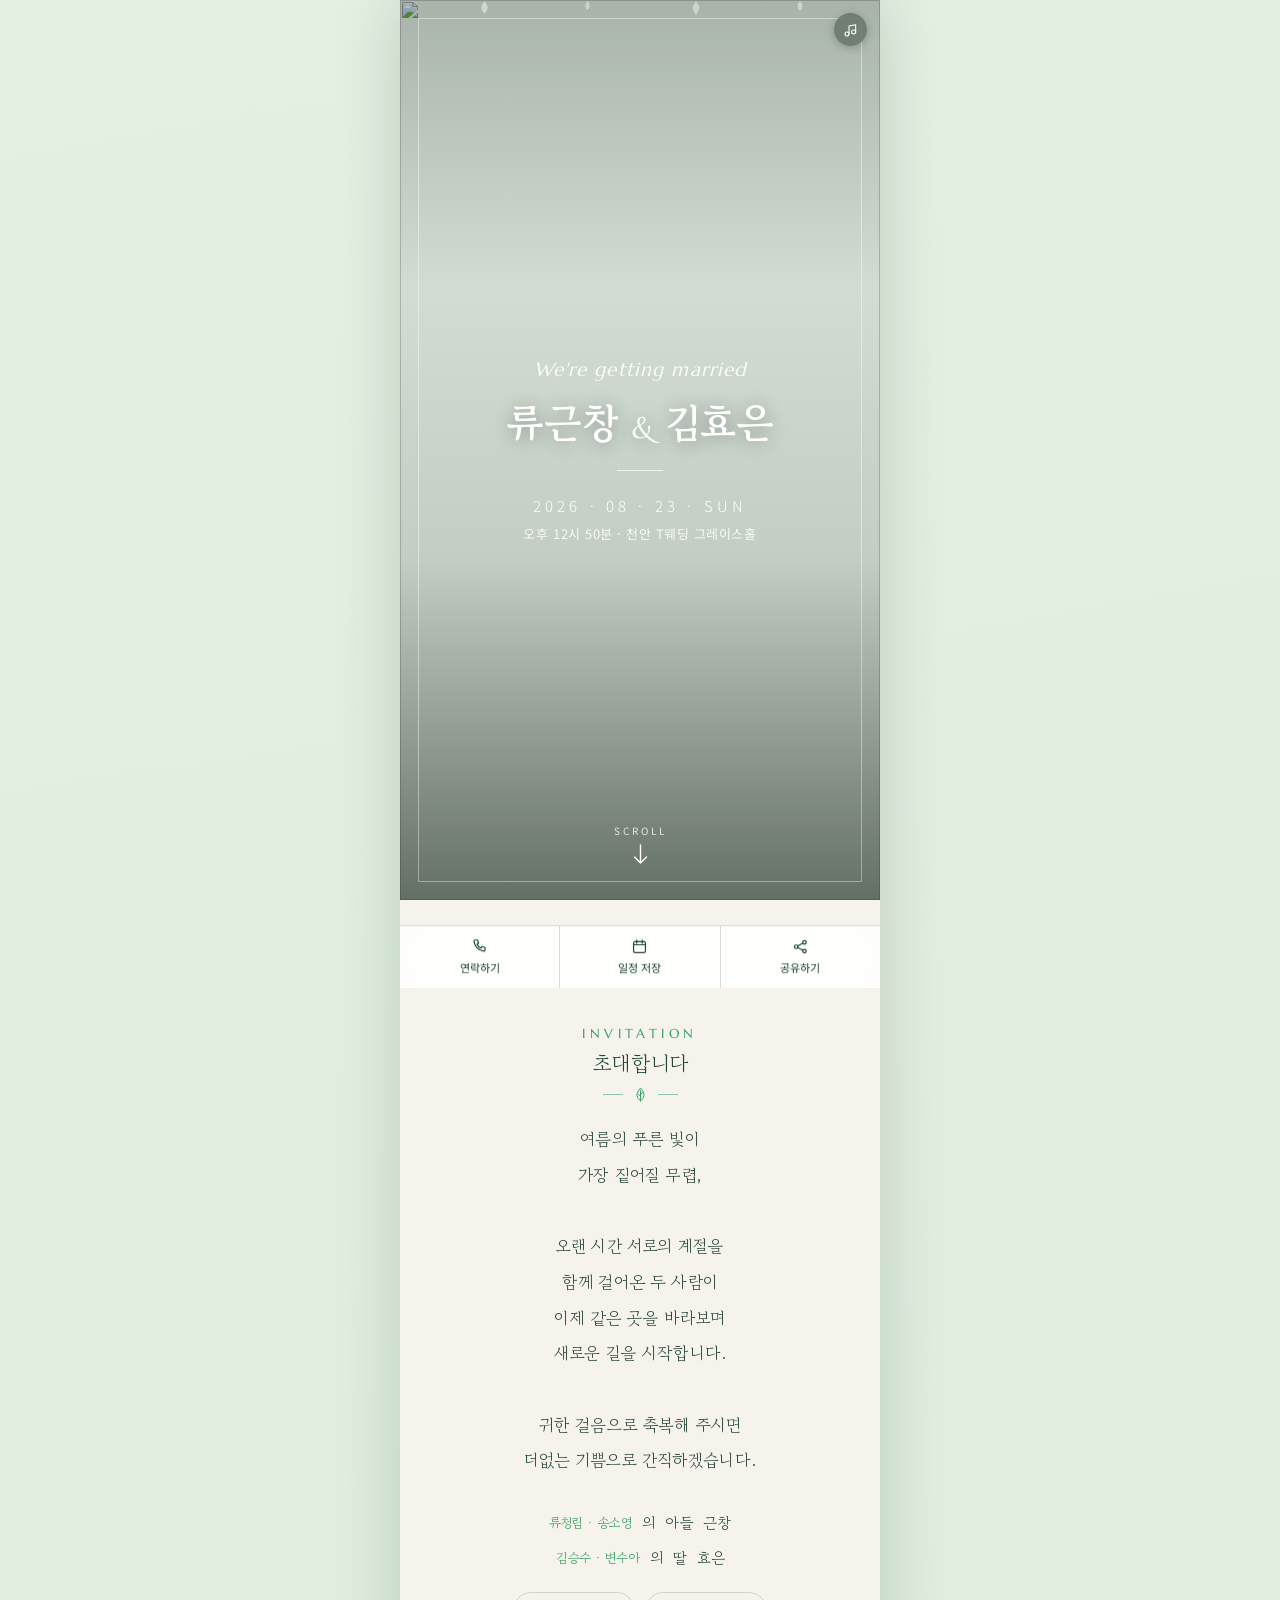
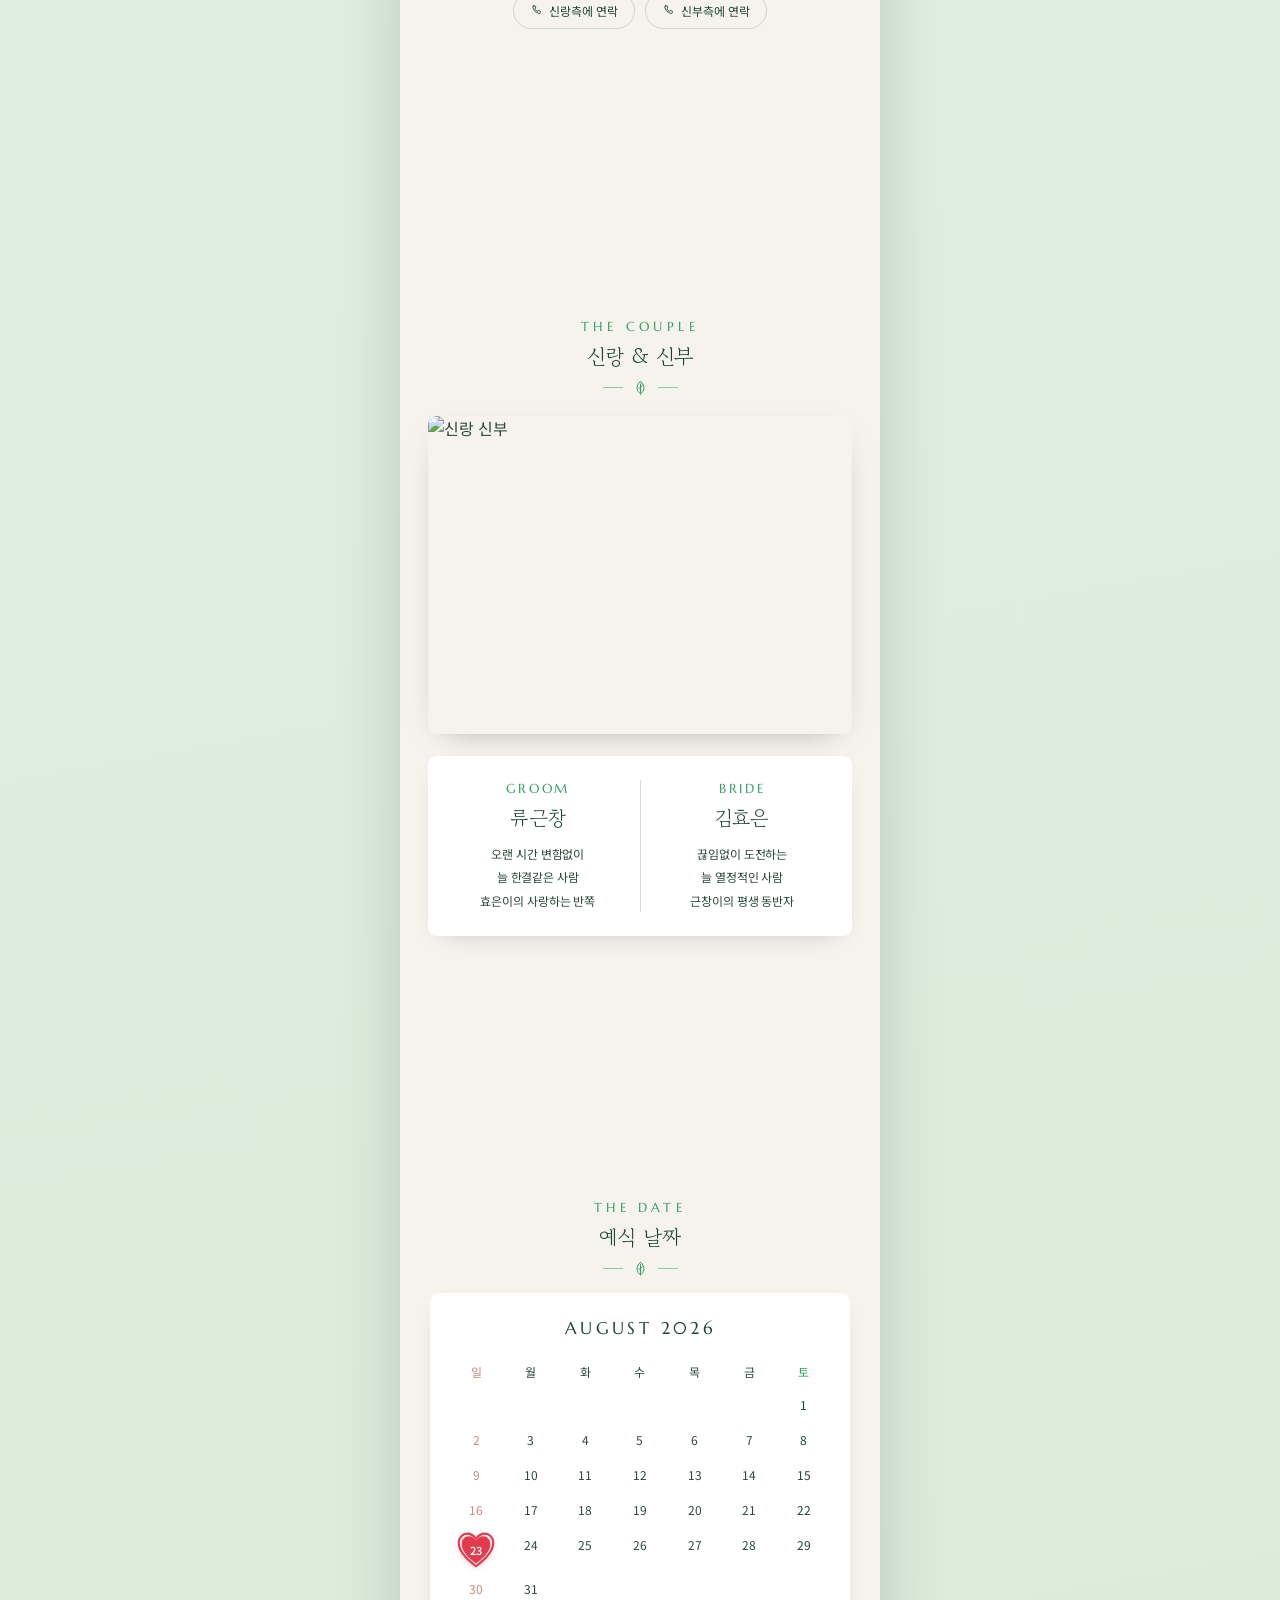
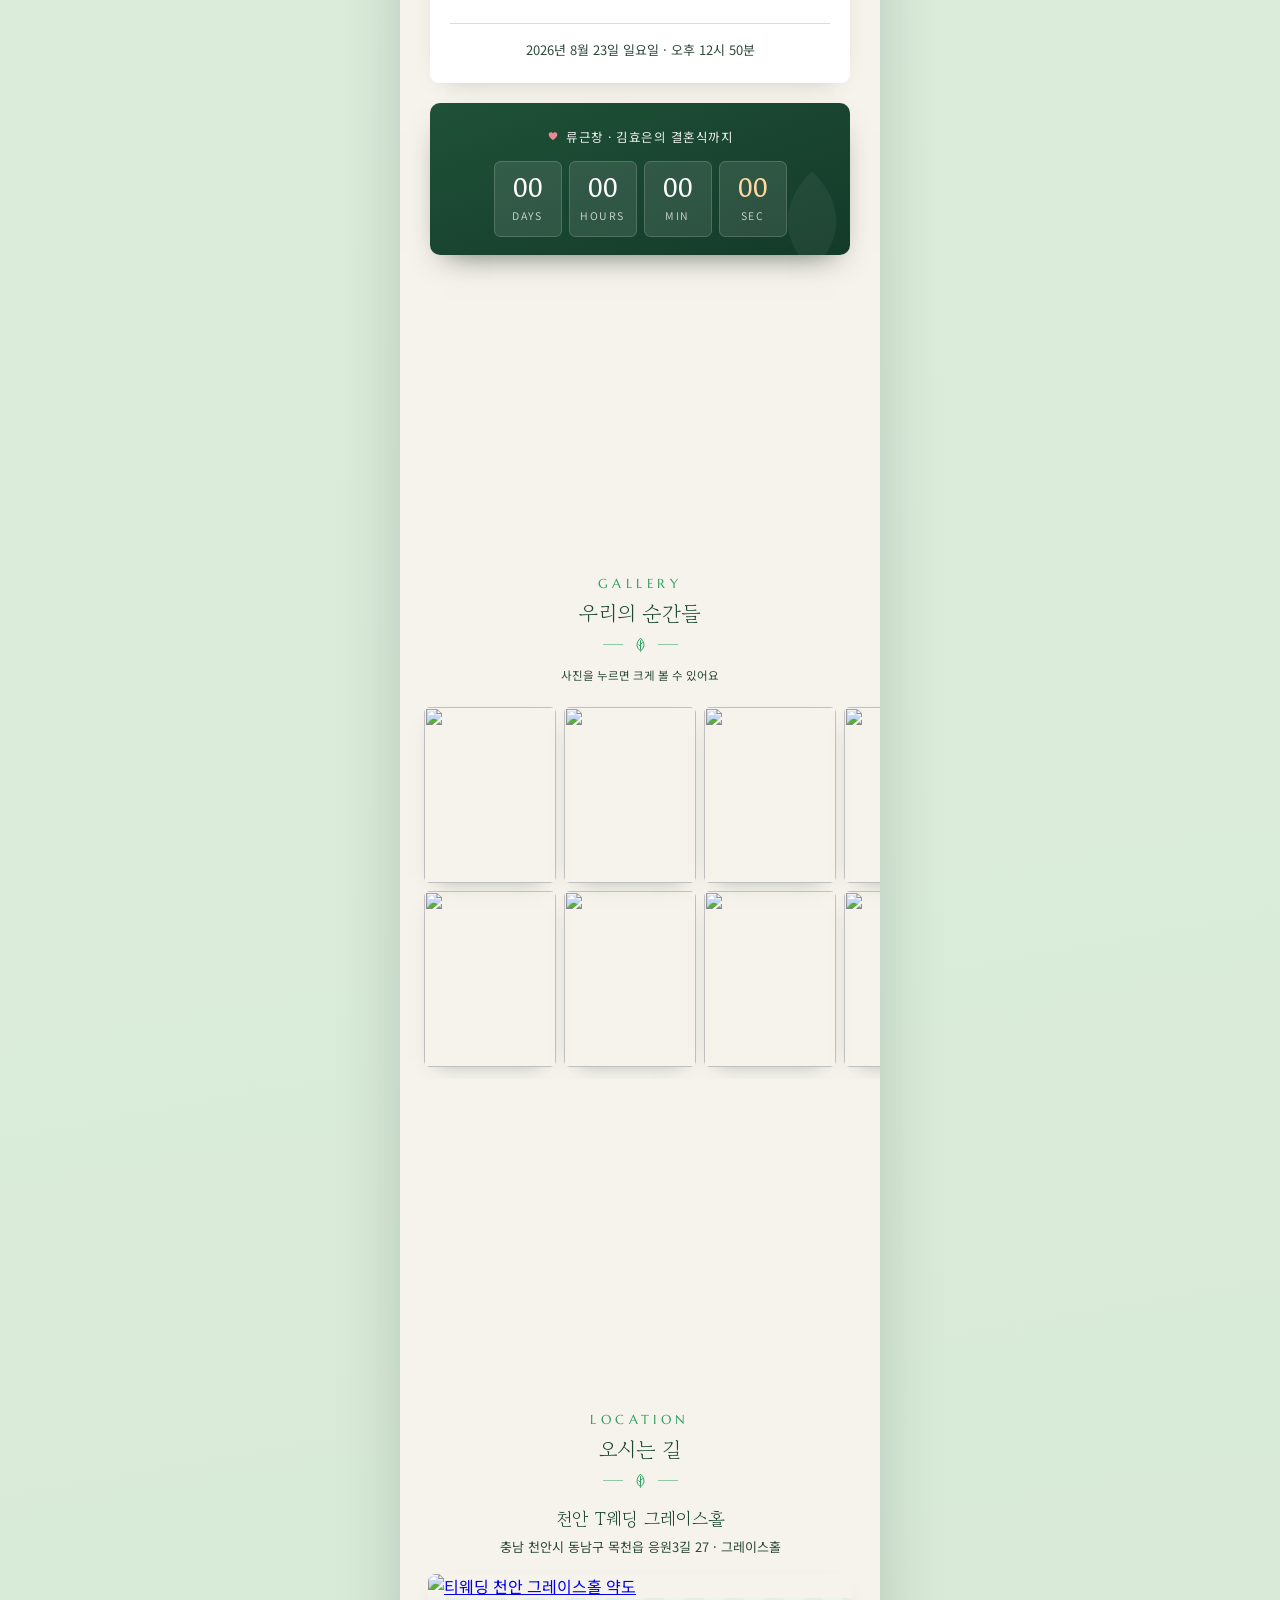
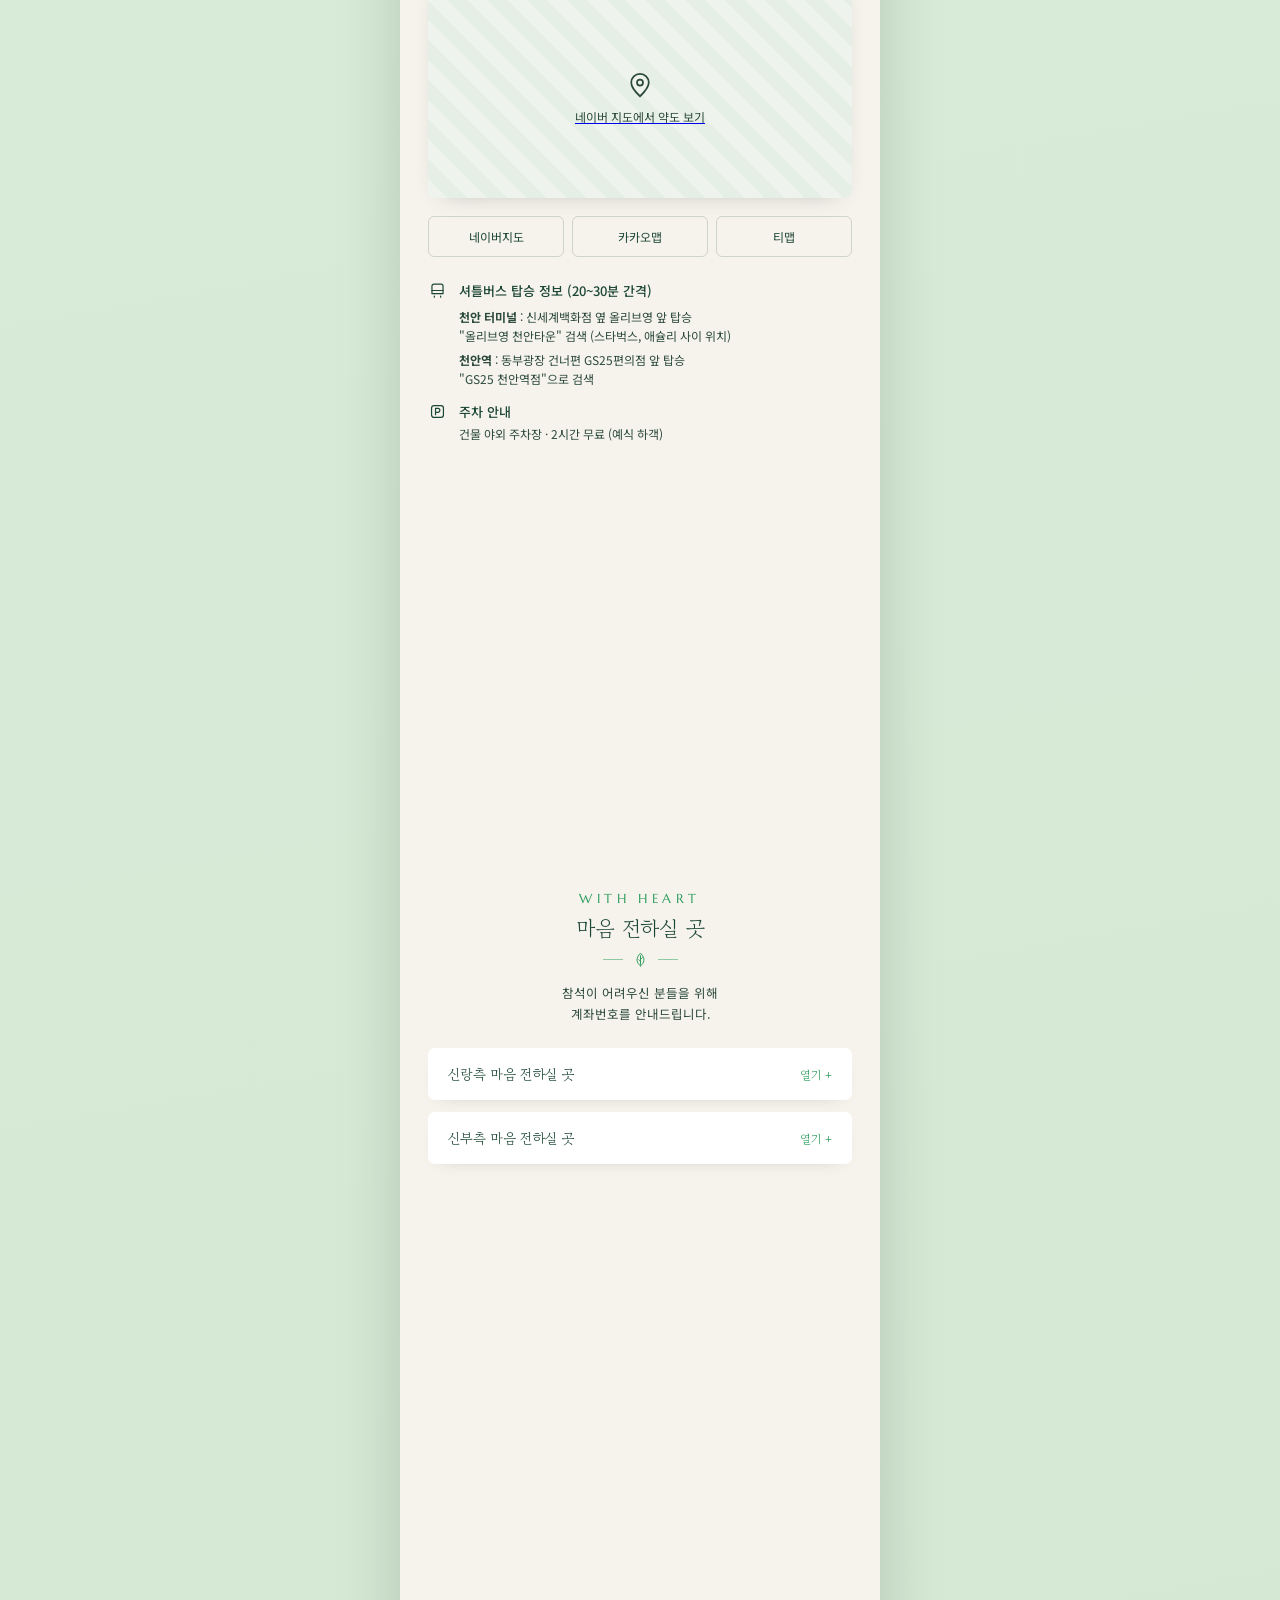
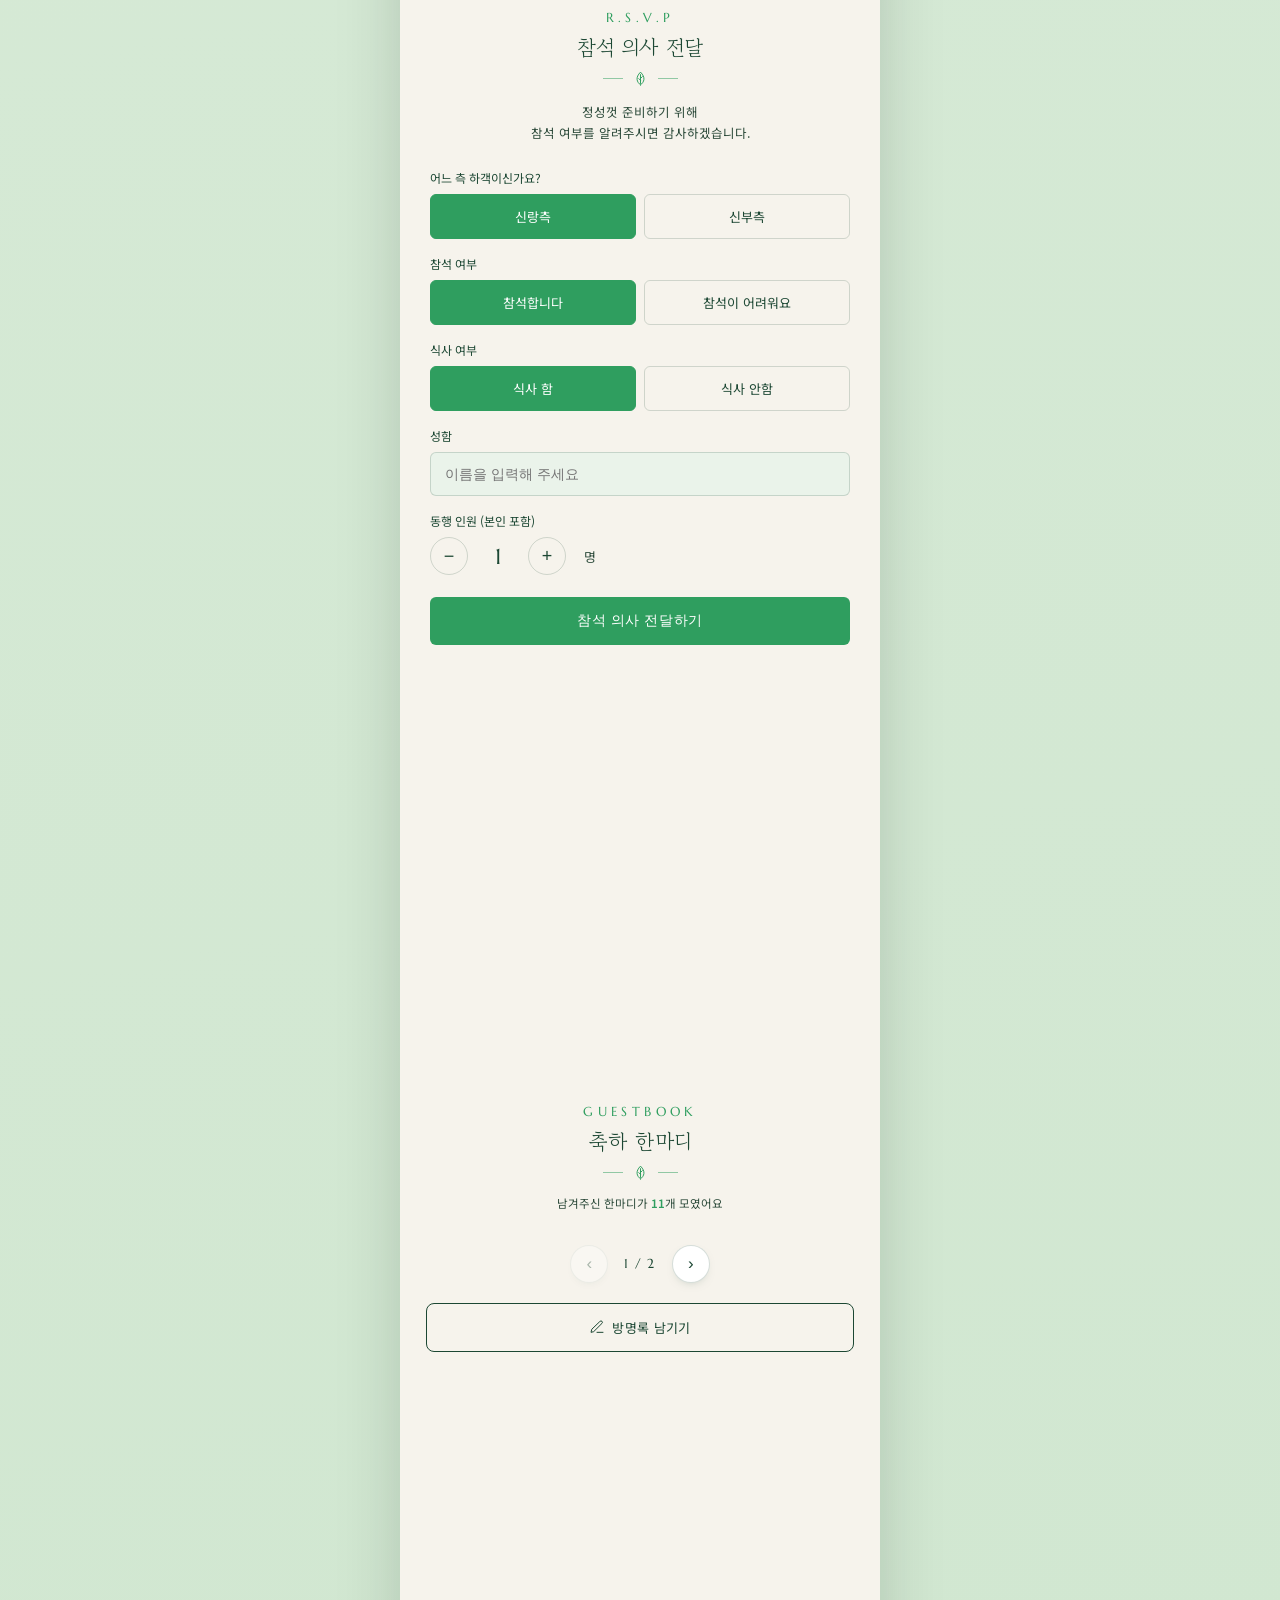
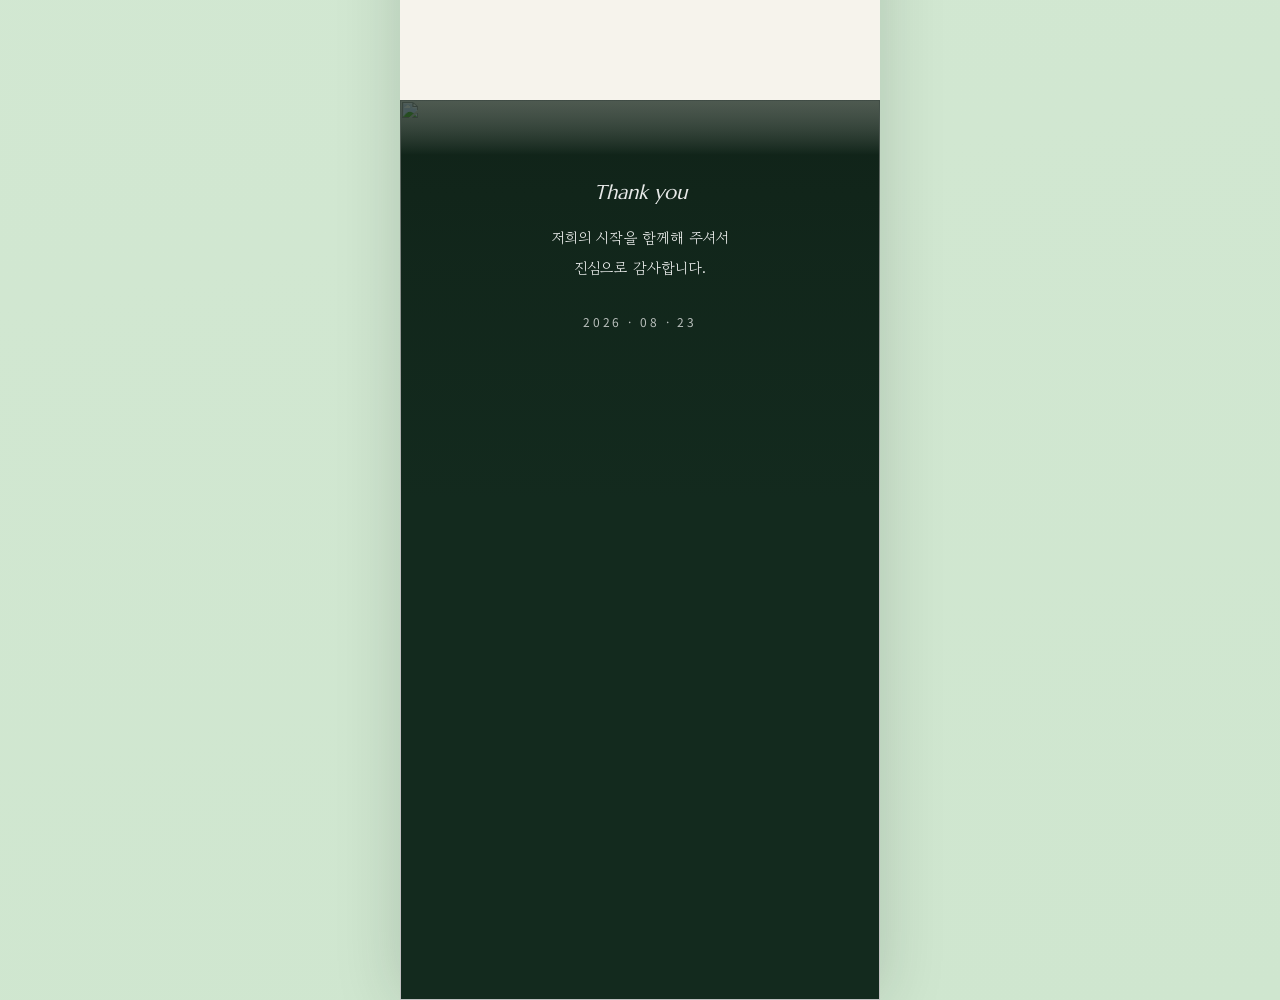
==== commit 3bb2fd6b: "하단 고정탭 자동 표시/숨김 평소에는 아래로 숨겨두고, 다음 경우에만 부드럽게 등장: - 스크롤이 10초 이상 멈춰 있을 때(유휴) - 마지막 섹션(마무리)에 도달했을 때 스크롤 " ====
--- a/index.html
+++ b/index.html
@@ -303,7 +303,7 @@
     </div>
 
     <!-- BOTTOM BAR -->
-    <div style="position:fixed; bottom:0; left:50%; transform:translateX(-50%); width:100%; max-width:480px; z-index:40; display:flex; background:rgba(255,255,255,.85); backdrop-filter:blur(12px); -webkit-backdrop-filter:blur(12px); border-top:1px solid var(--c-line,rgba(54,68,61,.16));">
+    <div id="bottomBar" style="position:fixed; bottom:0; left:50%; transform:translateX(-50%); width:100%; max-width:480px; z-index:40; display:flex; background:rgba(255,255,255,.85); backdrop-filter:blur(12px); -webkit-backdrop-filter:blur(12px); border-top:1px solid var(--c-line,rgba(54,68,61,.16));">
       <button id="barContact" style="flex:1; display:flex; flex-direction:column; align-items:center; gap:3px; padding:11px 0 13px; border:none; background:transparent; cursor:pointer; color:var(--c-deep,#36443d); font-size:11px; font-family:inherit;"><svg width="19" height="19" viewBox="0 0 24 24" fill="none" stroke="currentColor" stroke-width="1.5" stroke-linecap="round" stroke-linejoin="round"><path d="M6.5 3.5h3l1.3 4-2 1.4a11 11 0 0 0 4.8 4.8l1.4-2 4 1.3v3a1.6 1.6 0 0 1-1.7 1.6A15.4 15.4 0 0 1 5 5.2 1.6 1.6 0 0 1 6.5 3.5Z"></path></svg>연락하기</button>
       <button id="barCal" style="flex:1; display:flex; flex-direction:column; align-items:center; gap:3px; padding:11px 0 13px; border:none; border-left:1px solid var(--c-line,rgba(54,68,61,.12)); border-right:1px solid var(--c-line,rgba(54,68,61,.12)); background:transparent; cursor:pointer; color:var(--c-deep,#36443d); font-size:11px; font-family:inherit;"><svg width="19" height="19" viewBox="0 0 24 24" fill="none" stroke="currentColor" stroke-width="1.5" stroke-linecap="round" stroke-linejoin="round"><rect x="4.5" y="5.5" width="15" height="14" rx="2"></rect><path d="M4.5 9.5h15"></path><path d="M8.5 3.5v4M15.5 3.5v4"></path></svg>일정 저장</button>
       <button id="barShare" style="flex:1; display:flex; flex-direction:column; align-items:center; gap:3px; padding:11px 0 13px; border:none; background:transparent; cursor:pointer; color:var(--c-deep,#36443d); font-size:11px; font-family:inherit;"><svg width="19" height="19" viewBox="0 0 24 24" fill="none" stroke="currentColor" stroke-width="1.5" stroke-linecap="round" stroke-linejoin="round"><circle cx="6.5" cy="12" r="2.2"></circle><circle cx="17" cy="6.5" r="2.2"></circle><circle cx="17" cy="17.5" r="2.2"></circle><path d="M8.4 11l6.4-3.4M8.4 13l6.4 3.4"></path></svg>공유하기</button>
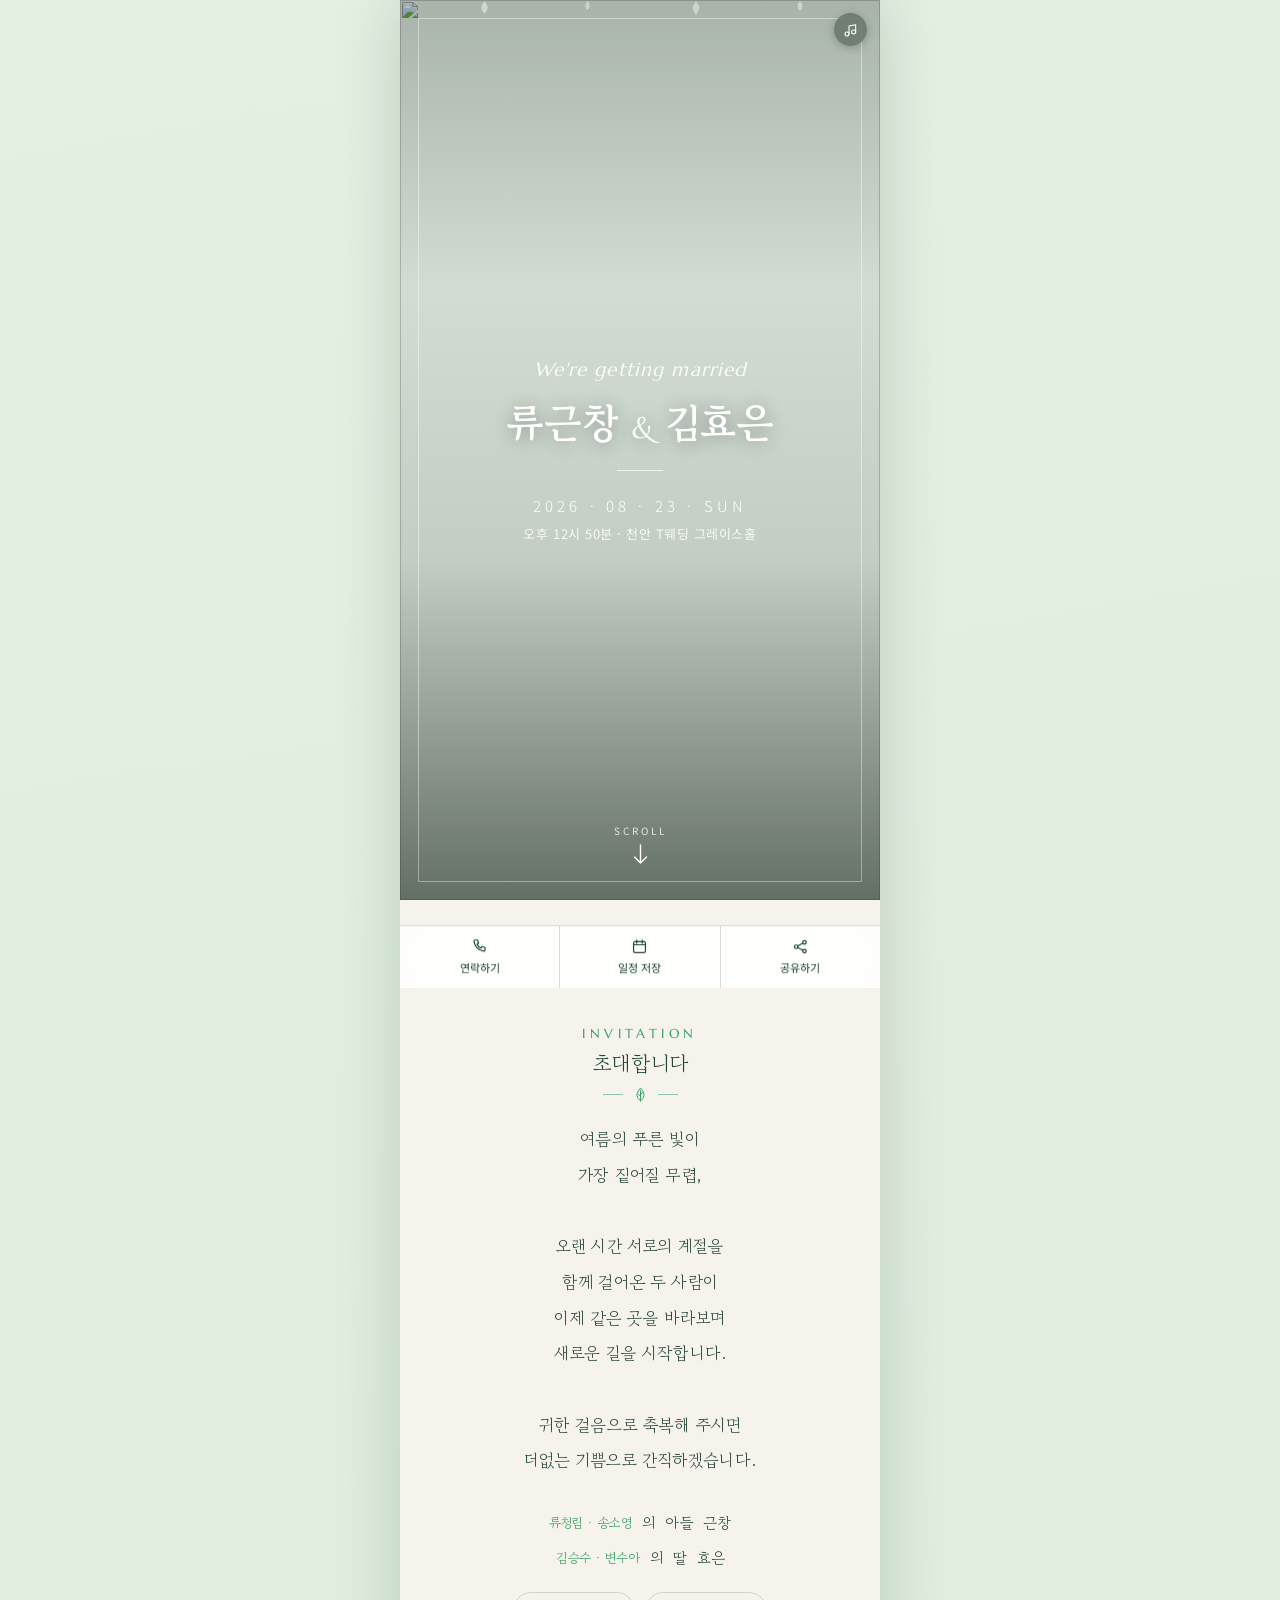
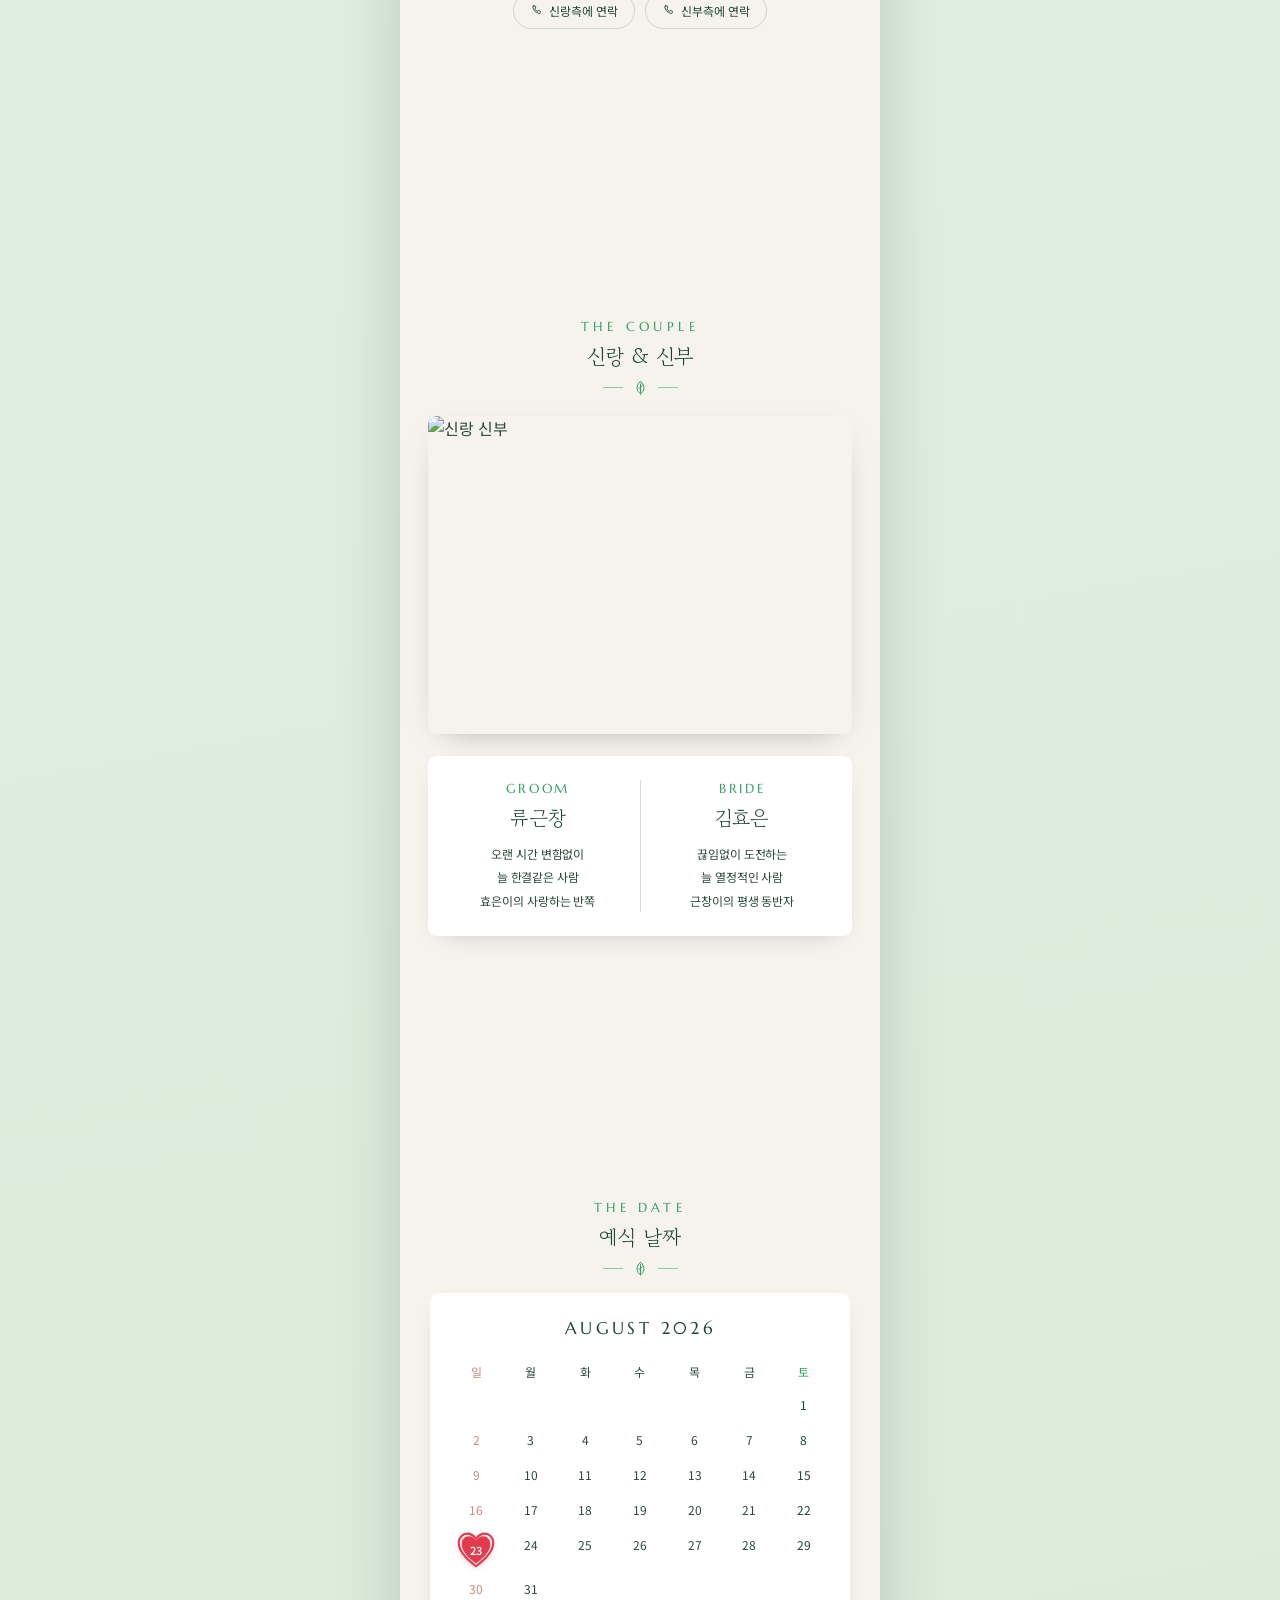
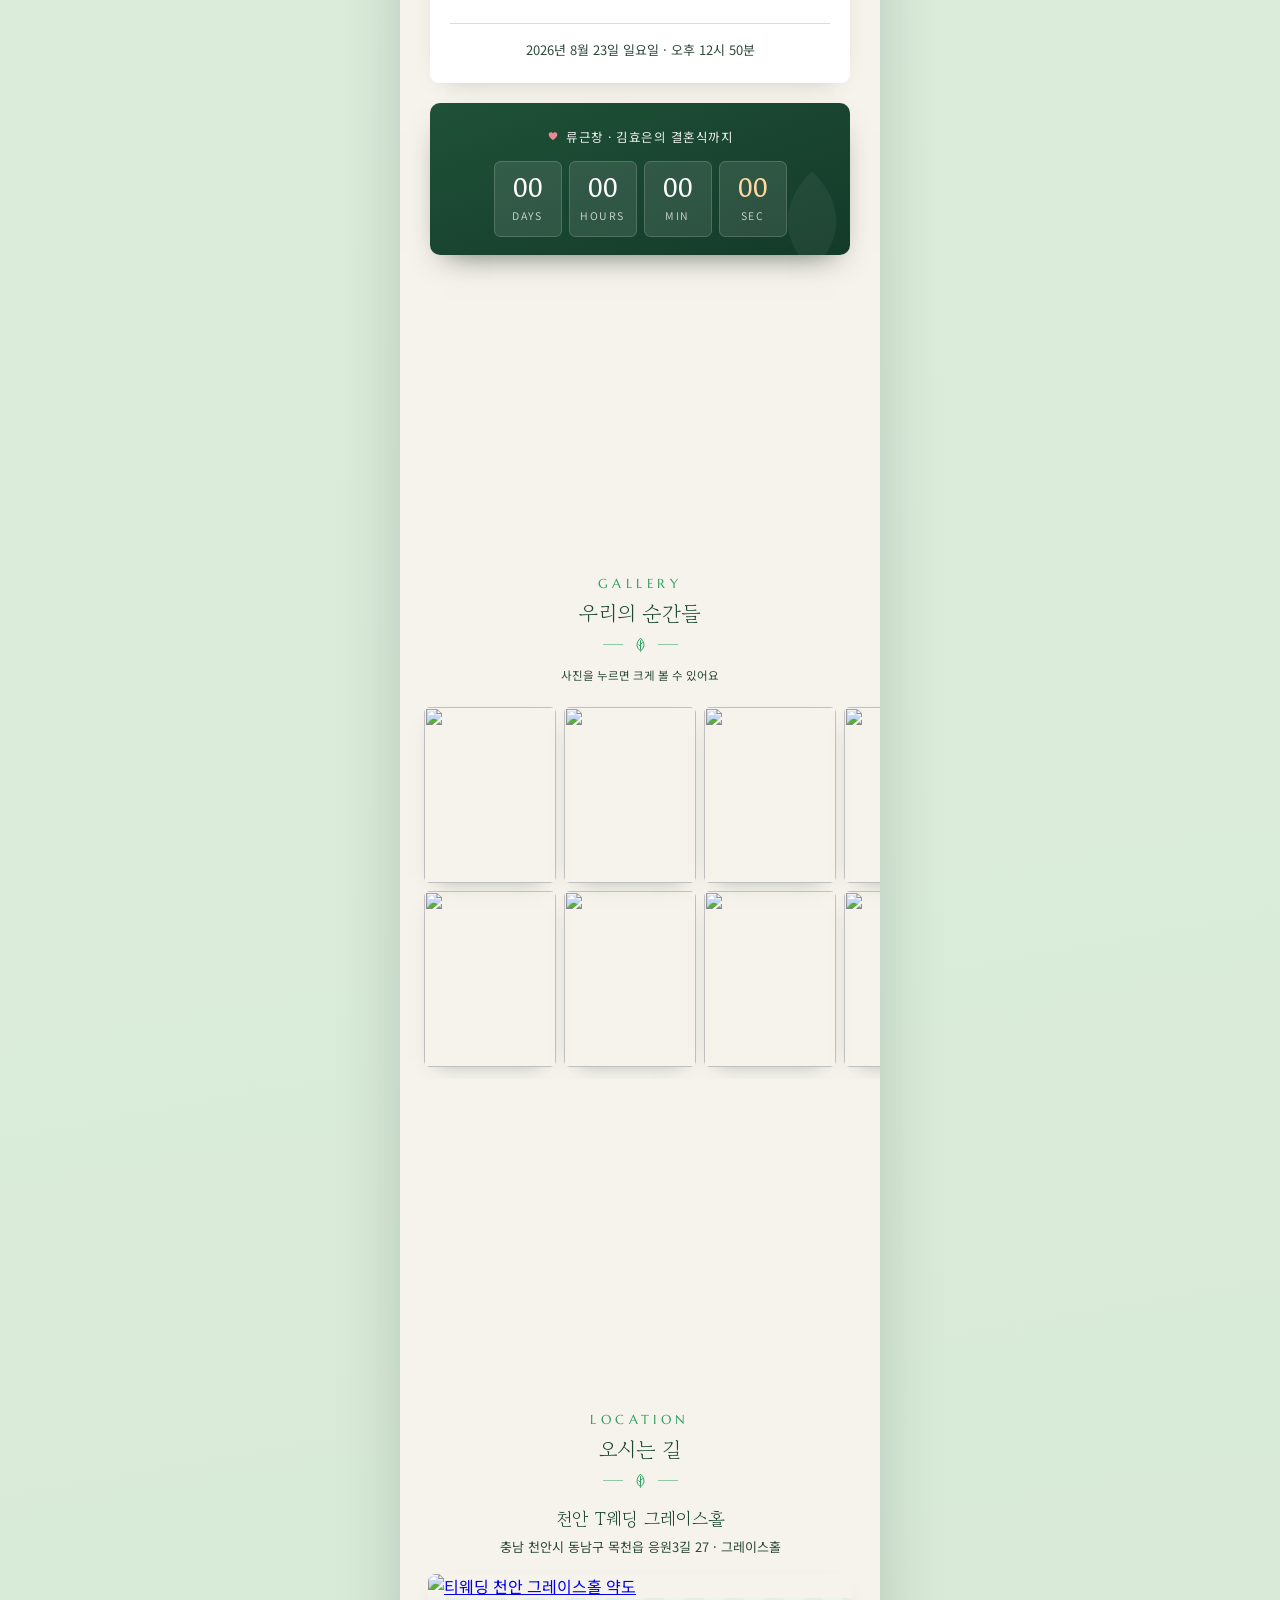
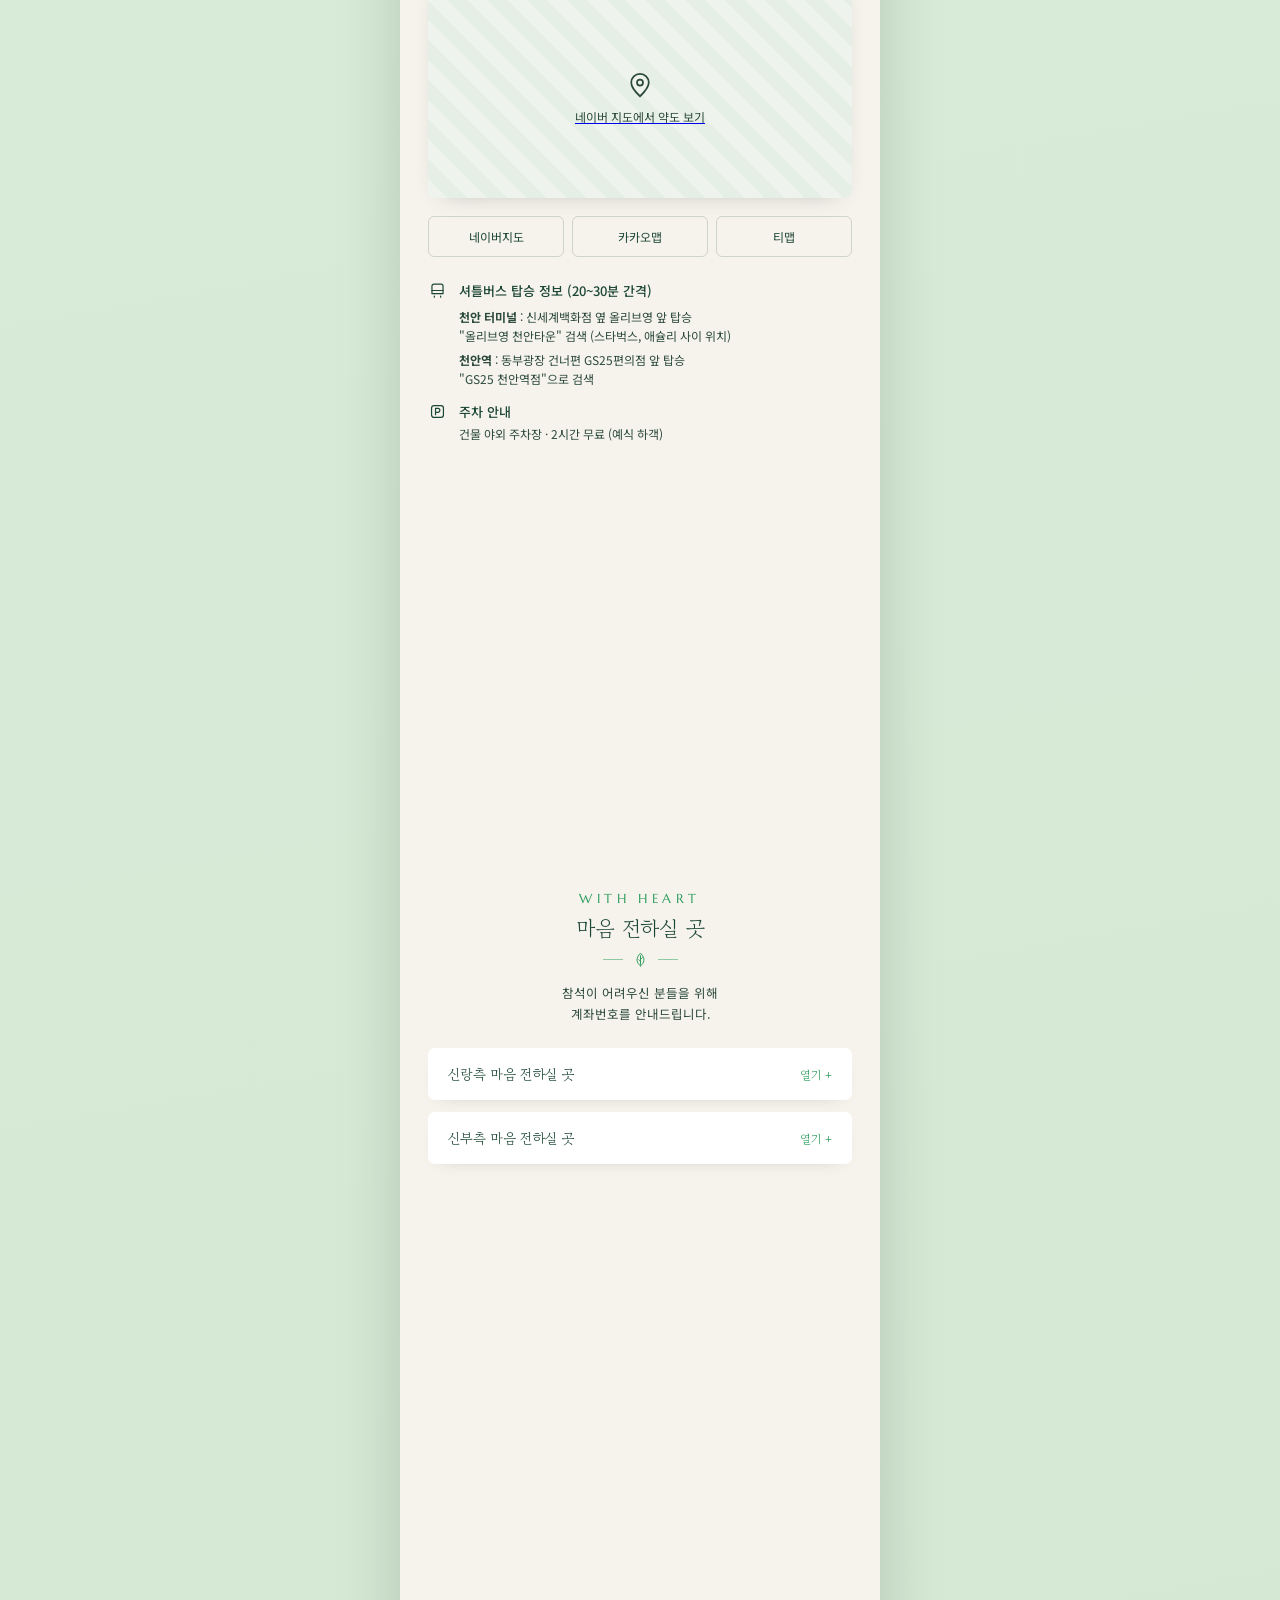
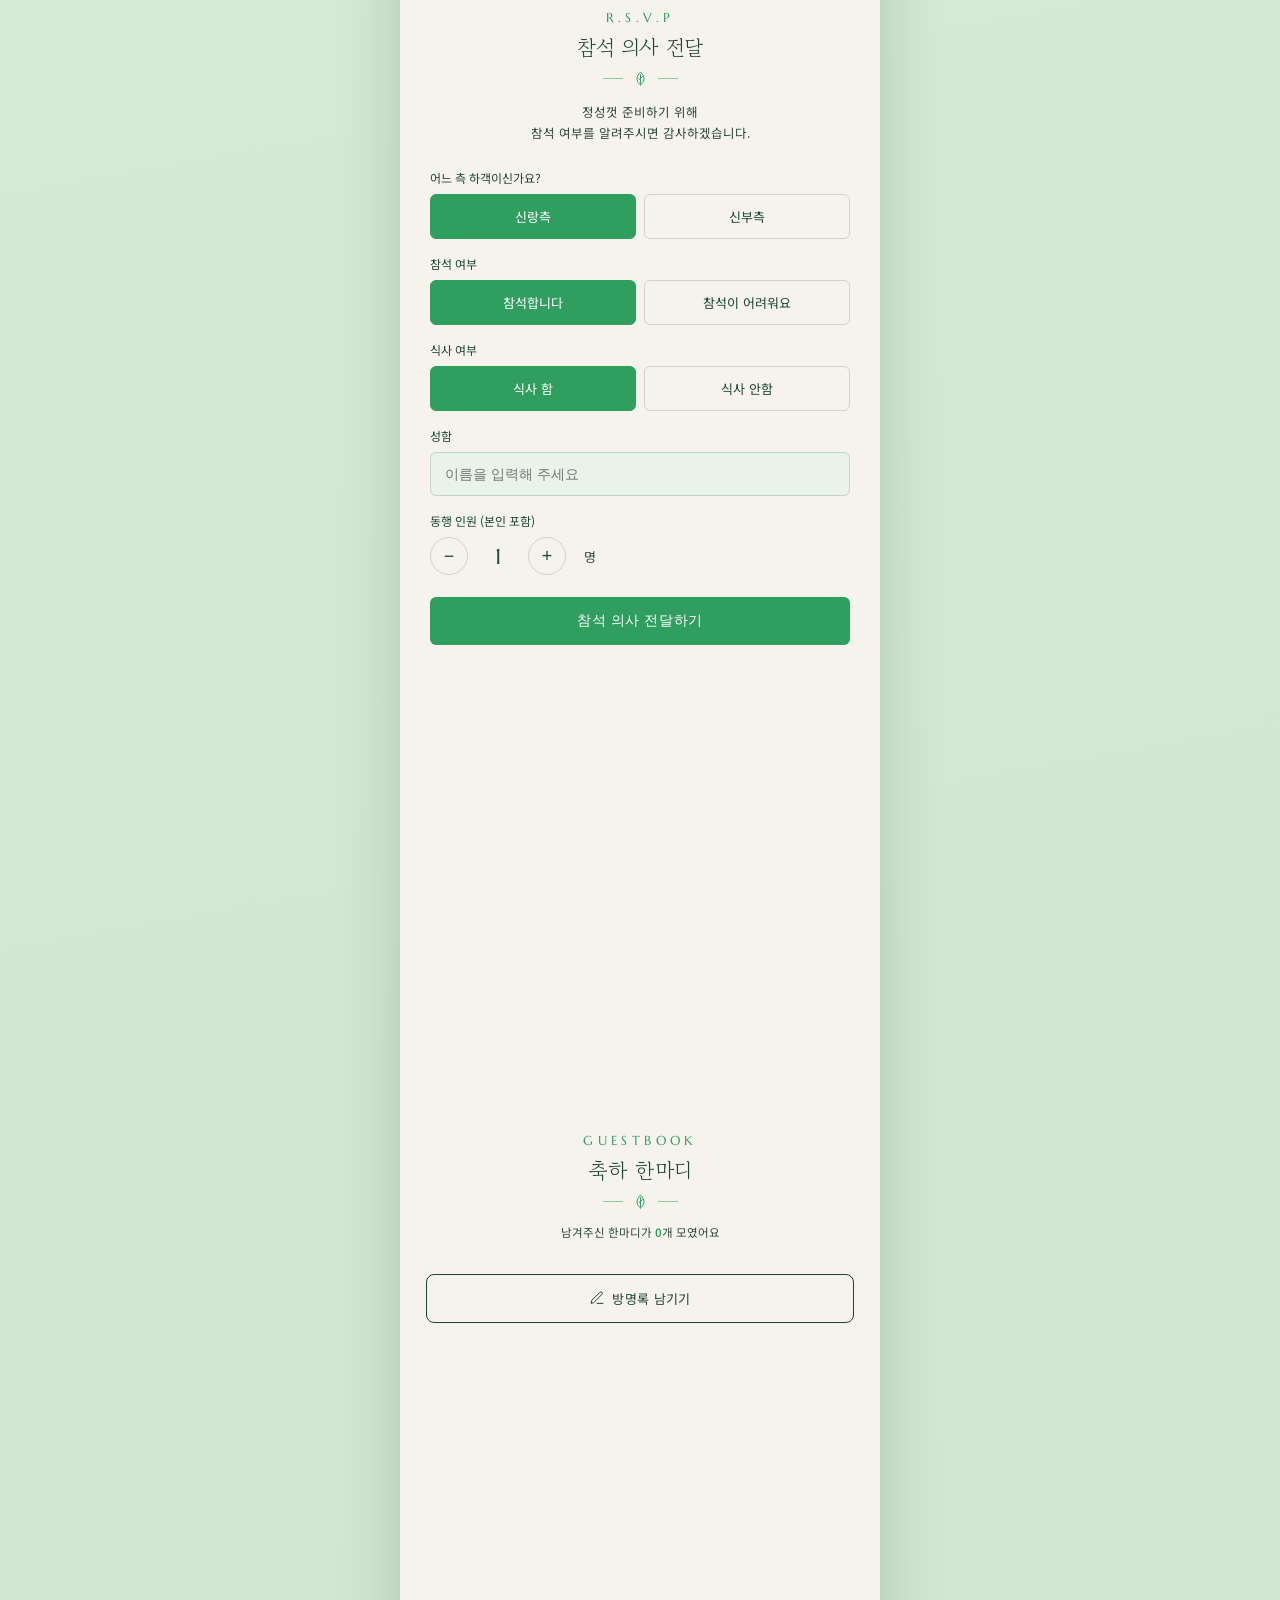
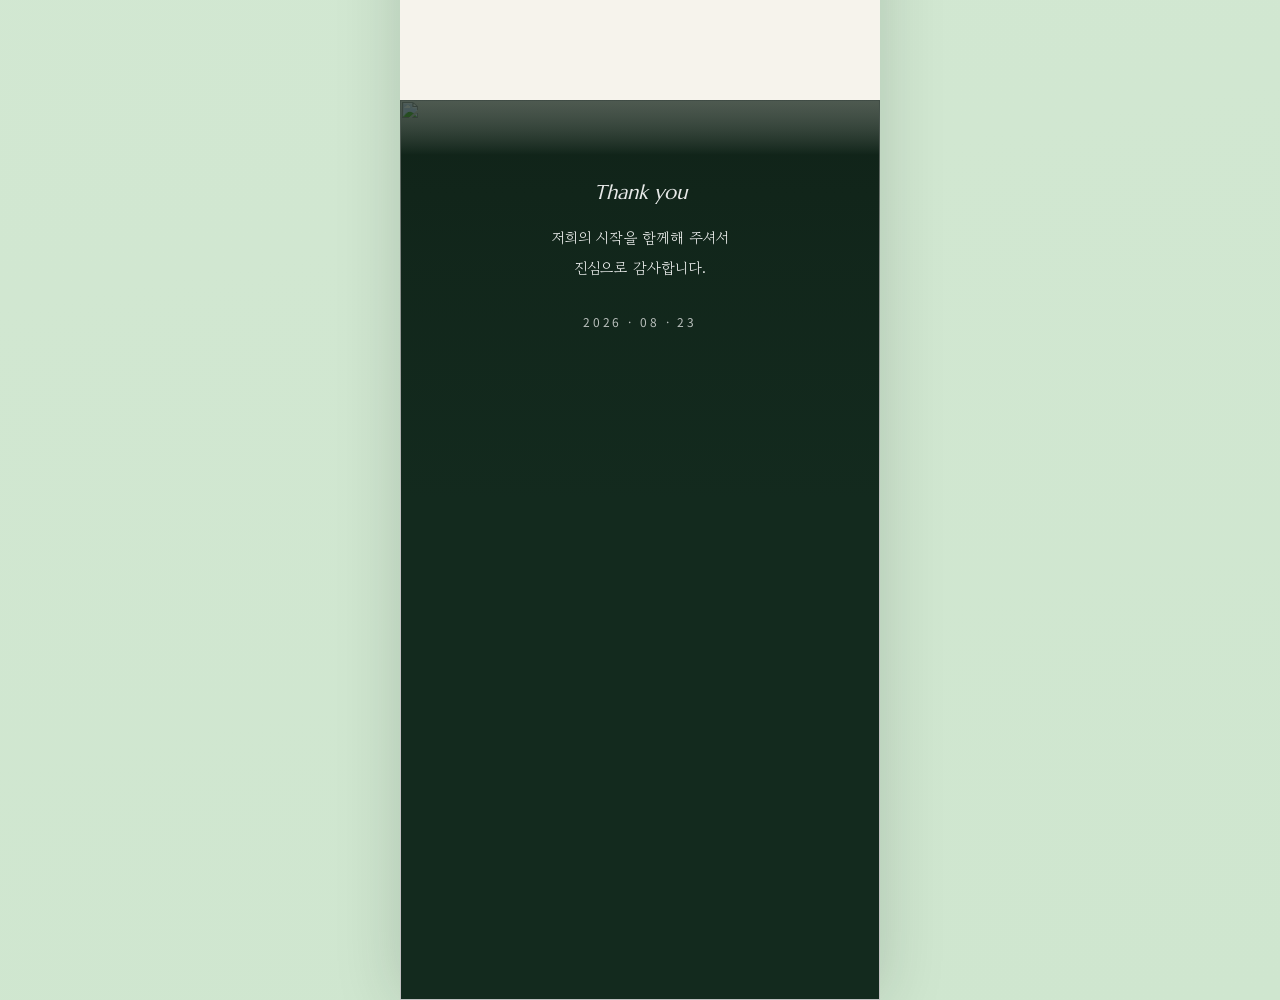
==== commit b66d86ef: "오시는 길: 티맵 길찾기를 예식장 실제 링크로 연결 티맵 버튼 → 티웨딩 천안점(https://tmap.life/f3cf1e83)  Co-Authored-By: Claude Opu" ====
--- a/index.html
+++ b/index.html
@@ -18,9 +18,7 @@
   body { margin: 0; }
   ::-webkit-scrollbar { width: 0; height: 0; }
   /* 문서(html) 자체가 스크롤 컨테이너 → 모바일 브라우저 주소창이 스크롤 시 자동으로 접힘.
-     네이티브 CSS 스크롤 스냅(iOS 사파리 포함). */
-  html { scroll-snap-type: y proximity; }
-  #invscroll > section { scroll-snap-align: start; }
+     스냅은 방향 기반(JS)으로 처리 — 아래로 넘기면 다음, 위로 넘기면 이전. 되돌림 없음. */
   [hidden] { display: none !important; }
   /* 데스크톱: 우상단 음악 버튼을 480px 프레임 안쪽에 정렬 */
   @media (min-width: 481px) { #musicBtn { right: calc(50% - 227px) !important; } }
@@ -99,7 +97,7 @@
             <span style="color:var(--c-accent,#7a9277); font-size:13px;">김승수 · 변수아</span>의 <strong style="font-weight:500;">딸</strong> 효은
           </div>
           <div style="display:flex; gap:10px; margin-top:10px;">
-            <a href="tel:01075284143" style="display:flex; align-items:center; gap:6px; padding:9px 16px; border:1px solid var(--c-line,rgba(54,68,61,.16)); border-radius:999px; font-size:12px; color:var(--c-deep,#36443d); text-decoration:none;"><svg width="13" height="13" viewBox="0 0 24 24" fill="none" stroke="currentColor" stroke-width="1.6" stroke-linecap="round" stroke-linejoin="round" style="flex-shrink:0;"><path d="M6.5 3.5h3l1.3 4-2 1.4a11 11 0 0 0 4.8 4.8l1.4-2 4 1.3v3a1.6 1.6 0 0 1-1.7 1.6A15.4 15.4 0 0 1 5 5.2 1.6 1.6 0 0 1 6.5 3.5Z"></path></svg>신랑측에 연락</a>
+            <a href="tel:01075284000" style="display:flex; align-items:center; gap:6px; padding:9px 16px; border:1px solid var(--c-line,rgba(54,68,61,.16)); border-radius:999px; font-size:12px; color:var(--c-deep,#36443d); text-decoration:none;"><svg width="13" height="13" viewBox="0 0 24 24" fill="none" stroke="currentColor" stroke-width="1.6" stroke-linecap="round" stroke-linejoin="round" style="flex-shrink:0;"><path d="M6.5 3.5h3l1.3 4-2 1.4a11 11 0 0 0 4.8 4.8l1.4-2 4 1.3v3a1.6 1.6 0 0 1-1.7 1.6A15.4 15.4 0 0 1 5 5.2 1.6 1.6 0 0 1 6.5 3.5Z"></path></svg>신랑측에 연락</a>
             <a href="tel:01075287504" style="display:flex; align-items:center; gap:6px; padding:9px 16px; border:1px solid var(--c-line,rgba(54,68,61,.16)); border-radius:999px; font-size:12px; color:var(--c-deep,#36443d); text-decoration:none;"><svg width="13" height="13" viewBox="0 0 24 24" fill="none" stroke="currentColor" stroke-width="1.6" stroke-linecap="round" stroke-linejoin="round" style="flex-shrink:0;"><path d="M6.5 3.5h3l1.3 4-2 1.4a11 11 0 0 0 4.8 4.8l1.4-2 4 1.3v3a1.6 1.6 0 0 1-1.7 1.6A15.4 15.4 0 0 1 5 5.2 1.6 1.6 0 0 1 6.5 3.5Z"></path></svg>신부측에 연락</a>
           </div>
         </div>
@@ -193,7 +191,7 @@
         <div data-reveal style="display:grid; grid-template-columns:repeat(3,1fr); gap:8px; margin-bottom:24px;">
           <a href="https://naver.me/5WUywOkk" target="_blank" rel="noopener" style="text-align:center; padding:11px 0; border:1px solid var(--c-line,rgba(54,68,61,.16)); border-radius:6px; font-size:12px; color:var(--c-deep,#36443d); text-decoration:none;">네이버지도</a>
           <a href="https://map.kakao.com" target="_blank" rel="noopener" style="text-align:center; padding:11px 0; border:1px solid var(--c-line,rgba(54,68,61,.16)); border-radius:6px; font-size:12px; color:var(--c-deep,#36443d); text-decoration:none;">카카오맵</a>
-          <a href="https://www.tmap.co.kr" target="_blank" rel="noopener" style="text-align:center; padding:11px 0; border:1px solid var(--c-line,rgba(54,68,61,.16)); border-radius:6px; font-size:12px; color:var(--c-deep,#36443d); text-decoration:none;">티맵</a>
+          <a href="https://tmap.life/f3cf1e83" target="_blank" rel="noopener" style="text-align:center; padding:11px 0; border:1px solid var(--c-line,rgba(54,68,61,.16)); border-radius:6px; font-size:12px; color:var(--c-deep,#36443d); text-decoration:none;">티맵</a>
         </div>
         <div data-reveal style="display:flex; flex-direction:column; gap:14px;">
           <div style="display:flex; gap:12px;"><span style="flex-shrink:0; line-height:1; color:var(--c-deep,#36443d);"><svg width="19" height="19" viewBox="0 0 24 24" fill="none" stroke="currentColor" stroke-width="1.5" stroke-linecap="round" stroke-linejoin="round"><path d="M5 11V6.5A2.5 2.5 0 0 1 7.5 4h9A2.5 2.5 0 0 1 19 6.5V16H5z"></path><path d="M5 12h14"></path><path d="M8 19v1.5M16 19v1.5"></path><path d="M8 16h.01M16 16h.01"></path></svg></span><div><div style="font-size:13px; color:var(--c-deep,#36443d); font-weight:500; margin-bottom:7px;">셔틀버스 탑승 정보 (20~30분 간격)</div><div style="font-size:12px; line-height:1.6; color:var(--c-ink,#4a554d);"><b>천안 터미널</b> : 신세계백화점 옆 올리브영 앞 탑승<br>"올리브영 천안타운" 검색 (스타벅스, 애슐리 사이 위치)</div><div style="font-size:12px; line-height:1.6; color:var(--c-ink,#4a554d); margin-top:5px;"><b>천안역</b> : 동부광장 건너편 GS25편의점 앞 탑승<br>"GS25 천안역점"으로 검색</div></div></div>
